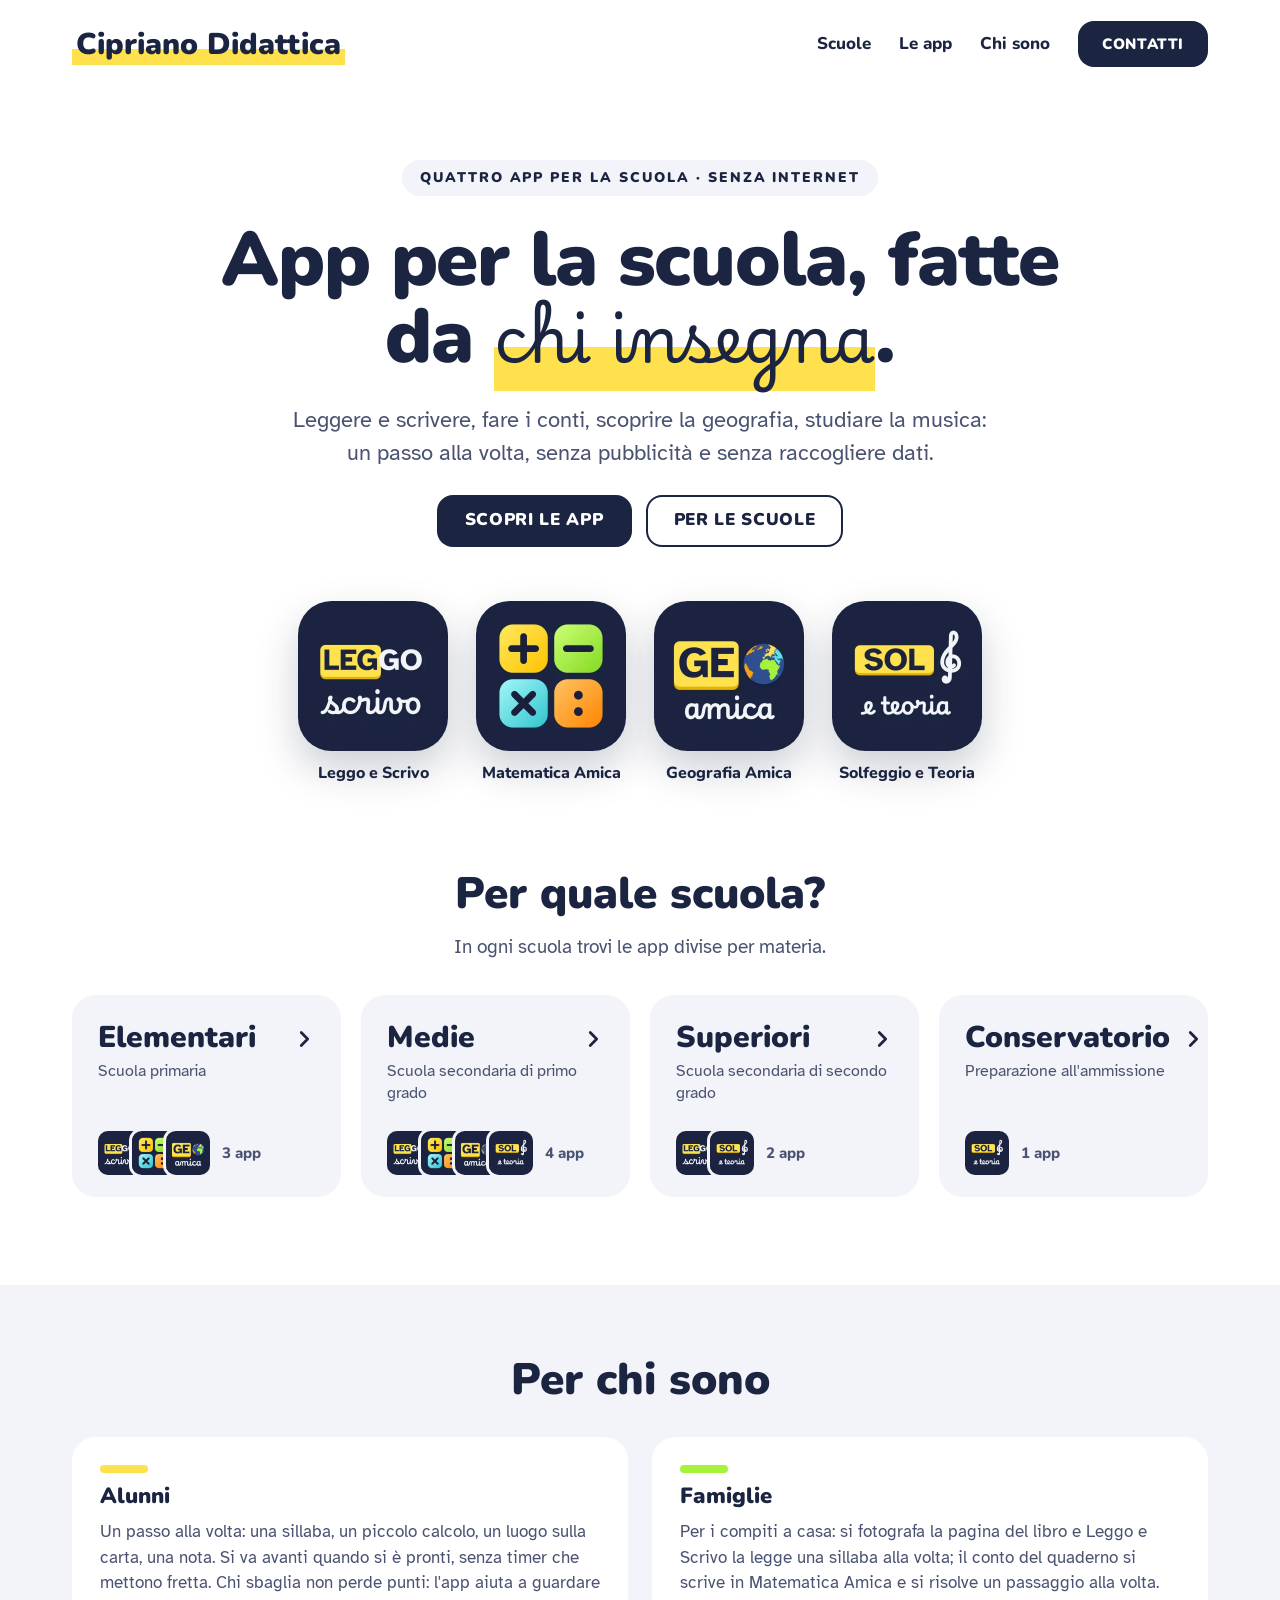
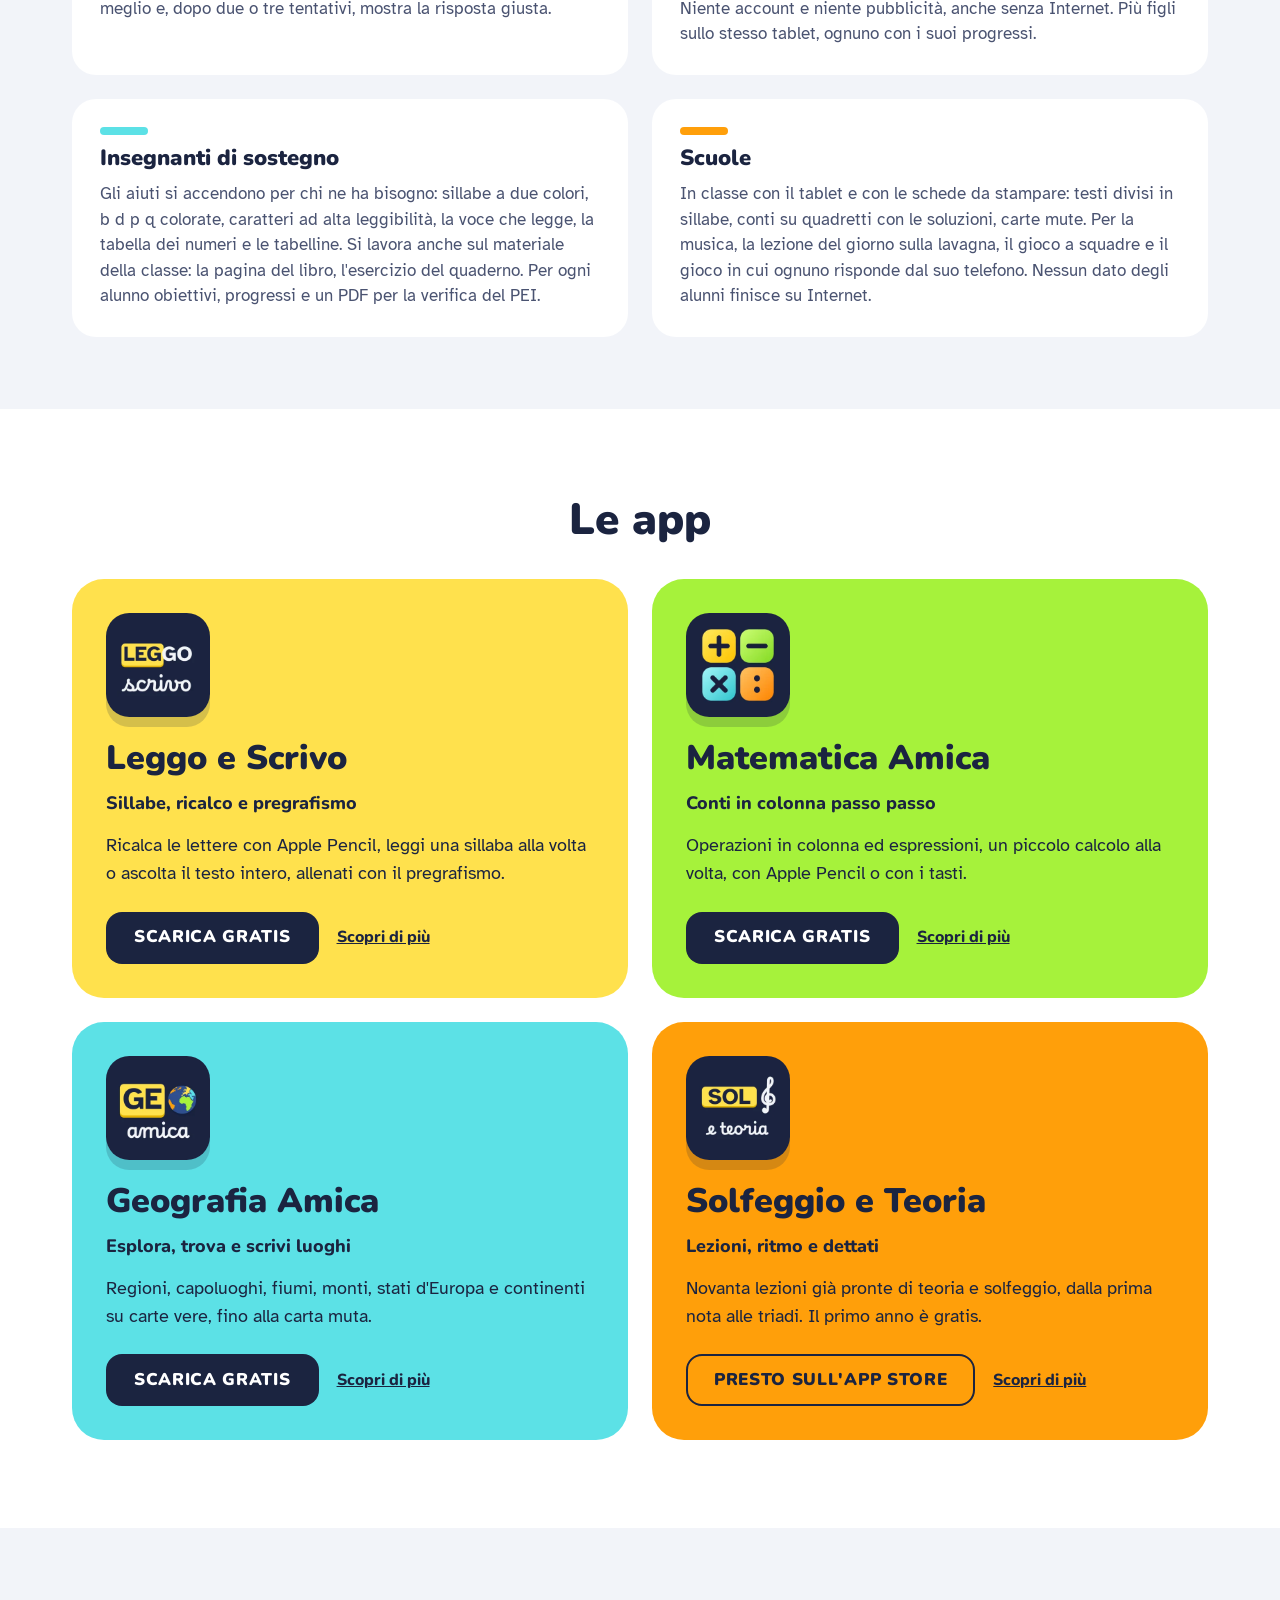
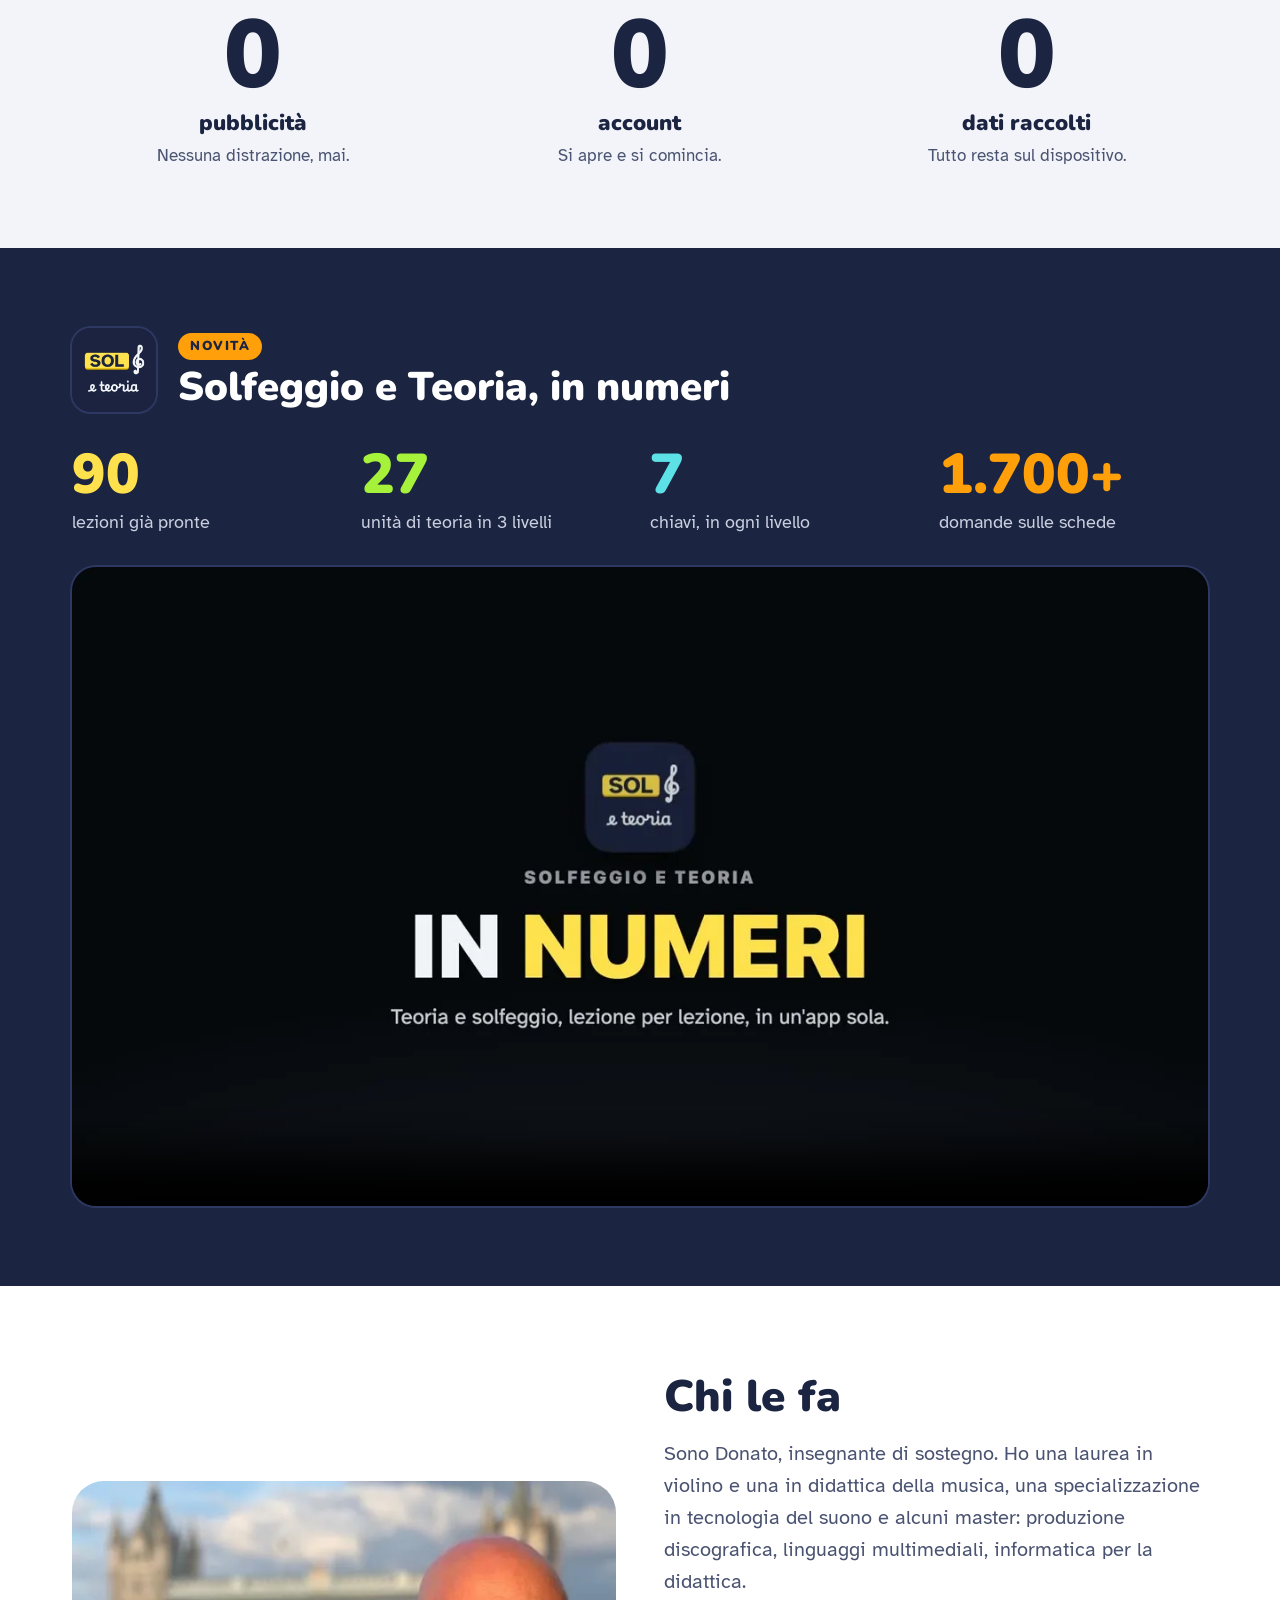
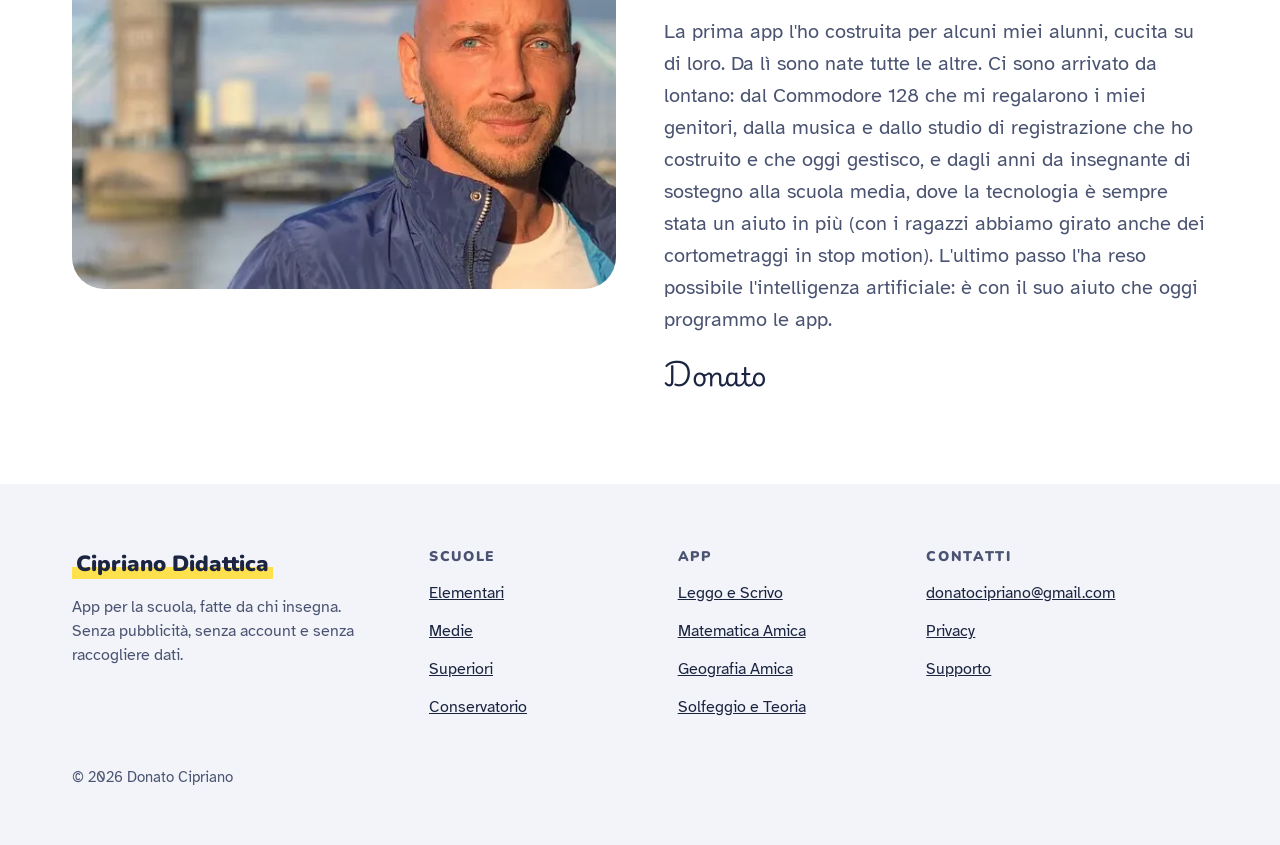
==== index.html @ fc242ab9 "Le app per scuola e per materia: una pagina per ogni scuola e per ogni app - Pagina principale: la s" ====
<!doctype html>
<!-- Copyright © 2026 Donato Cipriano. Tutti i diritti riservati. -->
<!-- I pezzi tra i segni "inizio:" e "fine:" li scrive strumenti/costruisci.mjs: si cambiano lì, poi si rifà il sito -->
<html lang="it">
<head>
<meta charset="utf-8">
<meta name="viewport" content="width=device-width, initial-scale=1">
<title>Cipriano Didattica · App per la scuola, fatte da chi insegna</title>
<meta name="description" content="Leggo e Scrivo, Matematica Amica, Geografia Amica e Solfeggio e Teoria: app per la scuola primaria, le medie, le superiori e il conservatorio, fatte da un insegnante. Senza pubblicità, senza account e senza raccogliere dati.">
<meta name="author" content="Donato Cipriano">
<meta name="theme-color" content="#FFFFFF">
<link rel="canonical" href="https://doncip82.github.io/app/">
<link rel="icon" href="immagini/favicon.svg" type="image/svg+xml">
<link rel="icon" href="immagini/favicon-32.png" sizes="32x32" type="image/png">
<link rel="apple-touch-icon" href="immagini/apple-touch-icon.png">
<!-- Condivisione sui social. Con il dominio, cambiare og:url, og:image e canonical -->
<meta property="og:type" content="website">
<meta property="og:site_name" content="Cipriano Didattica">
<meta property="og:url" content="https://doncip82.github.io/app/">
<meta property="og:locale" content="it_IT">
<meta property="og:title" content="App per la scuola, fatte da chi insegna">
<meta property="og:description" content="Leggere e scrivere, fare i conti, scoprire la geografia, studiare la musica: un passo alla volta, senza pubblicità e senza raccogliere dati.">
<meta property="og:image" content="https://doncip82.github.io/app/immagini/condivisione.png">
<meta property="og:image:width" content="1200">
<meta property="og:image:height" content="630">
<meta property="og:image:alt" content="App per la scuola, fatte da chi insegna: le icone di Leggo e Scrivo, Matematica Amica, Geografia Amica e Solfeggio e Teoria.">
<meta name="twitter:card" content="summary_large_image">
<link rel="preload" href="font/nunito-latin-900-normal.woff2" as="font" type="font/woff2" crossorigin>
<link rel="preload" href="font/atkinson-hyperlegible-latin-400-normal.woff2" as="font" type="font/woff2" crossorigin>
<link rel="stylesheet" href="style.css">
<!-- inizio:dati -->
<script type="application/ld+json">{"@context":"https://schema.org","@graph":[{"@type":"WebSite","@id":"https://doncip82.github.io/app/#sito","name":"Cipriano Didattica","url":"https://doncip82.github.io/app/","inLanguage":"it","description":"App per la scuola, fatte da chi insegna: senza pubblicità, senza account e senza raccogliere dati.","publisher":{"@id":"https://doncip82.github.io/app/#donato"}},{"@type":"Person","@id":"https://doncip82.github.io/app/#donato","name":"Donato Cipriano","jobTitle":"Insegnante di sostegno","url":"https://doncip82.github.io/app/#io"},{"@type":"ItemList","name":"Le app","itemListElement":[{"@type":"ListItem","position":1,"url":"https://doncip82.github.io/app/leggo-e-scrivo/","name":"Leggo e Scrivo"},{"@type":"ListItem","position":2,"url":"https://doncip82.github.io/app/matematica-amica/","name":"Matematica Amica"},{"@type":"ListItem","position":3,"url":"https://doncip82.github.io/app/geografia-amica/","name":"Geografia Amica"},{"@type":"ListItem","position":4,"url":"https://doncip82.github.io/app/solfeggio-e-teoria/","name":"Solfeggio e Teoria"}]}]}</script>
<!-- fine:dati -->
</head>
<body>
<a class="salta" href="#contenuto">Salta al contenuto</a>

<!-- 1. Testata -->
<!-- inizio:testata -->
<header class="testata">
  <div class="wrap testata-riga">
    <a class="marchio" href="./"><span>Cipriano Didattica</span></a>
    <nav class="menu" aria-label="Menu principale">
      <a class="menu-voce" href="#scuole">Scuole</a>
      <a class="menu-voce" href="#app">Le app</a>
      <a class="menu-voce" href="#io">Chi sono</a>
      <a class="btn btn-pieno" href="#contatti">CONTATTI</a>
    </nav>
  </div>
</header>
<!-- fine:testata -->

<main id="contenuto">

  <!-- 2. Apertura -->
  <section class="apertura">
    <div class="wrap">
      <p class="etichetta">QUATTRO APP PER LA SCUOLA · SENZA INTERNET</p>
      <h1>App per la scuola, fatte <span class="unito">da <em class="corsivo">chi insegna</em>.</span></h1>
      <p class="sottotitolo">Leggere e scrivere, fare i conti, scoprire la geografia, studiare la musica: un passo alla volta, senza pubblicità e senza raccogliere dati.</p>
      <div class="pulsanti">
        <a class="btn btn-pieno" href="#app">SCOPRI LE APP</a>
        <a class="btn btn-bordo" href="#contatti">PER LE SCUOLE</a>
      </div>
      <ul class="icone-grandi">
        <li><img src="immagini/app/leggo-e-scrivo-300.webp" srcset="immagini/app/leggo-e-scrivo-300.webp 300w, immagini/app/leggo-e-scrivo-450.webp 450w" sizes="(max-width: 640px) 120px, 150px" width="150" height="150" alt="" fetchpriority="high"> Leggo e Scrivo</li>
        <li><img src="immagini/app/matematica-amica-300.webp" srcset="immagini/app/matematica-amica-300.webp 300w, immagini/app/matematica-amica-450.webp 450w" sizes="(max-width: 640px) 120px, 150px" width="150" height="150" alt="" fetchpriority="high"> Matematica Amica</li>
        <li><img src="immagini/app/geografia-amica-300.webp" srcset="immagini/app/geografia-amica-300.webp 300w, immagini/app/geografia-amica-450.webp 450w" sizes="(max-width: 640px) 120px, 150px" width="150" height="150" alt="" fetchpriority="high"> Geografia Amica</li>
        <li><img src="immagini/app/solfeggio-e-teoria-300.webp" srcset="immagini/app/solfeggio-e-teoria-300.webp 300w, immagini/app/solfeggio-e-teoria-450.webp 450w" sizes="(max-width: 640px) 120px, 150px" width="150" height="150" alt="" fetchpriority="high"> Solfeggio e Teoria</li>
      </ul>
    </div>
  </section>

  <!-- 3. Le scuole: una pagina per scuola, con le app divise per materia -->
  <section id="scuole" class="scuole" aria-labelledby="titolo-scuole">
    <div class="wrap">
      <h2 id="titolo-scuole" class="titolo-sezione">Per quale scuola?</h2>
      <p class="sottotitolo-sezione">In ogni scuola trovi le app divise per materia.</p>
      <!-- inizio:porte -->
      <ul class="porte">
        <li>
          <a class="porta" href="elementari/">
            <span class="porta-nome">Elementari<svg class="freccia" aria-hidden="true" focusable="false" width="22" height="22" viewBox="0 0 24 24" fill="none" stroke="currentColor" stroke-width="3" stroke-linecap="round" stroke-linejoin="round"><path d="M9 5l7 7-7 7"/></svg></span>
            <span class="porta-ufficiale">Scuola primaria</span>
            <span class="porta-icone"><img src="immagini/app/leggo-e-scrivo-300.webp" srcset="immagini/app/leggo-e-scrivo-300.webp 300w, immagini/app/leggo-e-scrivo-450.webp 450w, immagini/app/leggo-e-scrivo-600.webp 600w" sizes="44px" width="44" height="44" alt="" decoding="async"><img src="immagini/app/matematica-amica-300.webp" srcset="immagini/app/matematica-amica-300.webp 300w, immagini/app/matematica-amica-450.webp 450w, immagini/app/matematica-amica-600.webp 600w" sizes="44px" width="44" height="44" alt="" decoding="async"><img src="immagini/app/geografia-amica-300.webp" srcset="immagini/app/geografia-amica-300.webp 300w, immagini/app/geografia-amica-450.webp 450w, immagini/app/geografia-amica-600.webp 600w" sizes="44px" width="44" height="44" alt="" decoding="async"><span class="porta-conta">3 app<span class="solo-lettori">: Leggo e Scrivo, Matematica Amica, Geografia Amica</span></span></span>
          </a>
        </li>
        <li>
          <a class="porta" href="medie/">
            <span class="porta-nome">Medie<svg class="freccia" aria-hidden="true" focusable="false" width="22" height="22" viewBox="0 0 24 24" fill="none" stroke="currentColor" stroke-width="3" stroke-linecap="round" stroke-linejoin="round"><path d="M9 5l7 7-7 7"/></svg></span>
            <span class="porta-ufficiale">Scuola secondaria di primo grado</span>
            <span class="porta-icone"><img src="immagini/app/leggo-e-scrivo-300.webp" srcset="immagini/app/leggo-e-scrivo-300.webp 300w, immagini/app/leggo-e-scrivo-450.webp 450w, immagini/app/leggo-e-scrivo-600.webp 600w" sizes="44px" width="44" height="44" alt="" decoding="async"><img src="immagini/app/matematica-amica-300.webp" srcset="immagini/app/matematica-amica-300.webp 300w, immagini/app/matematica-amica-450.webp 450w, immagini/app/matematica-amica-600.webp 600w" sizes="44px" width="44" height="44" alt="" decoding="async"><img src="immagini/app/geografia-amica-300.webp" srcset="immagini/app/geografia-amica-300.webp 300w, immagini/app/geografia-amica-450.webp 450w, immagini/app/geografia-amica-600.webp 600w" sizes="44px" width="44" height="44" alt="" decoding="async"><img src="immagini/app/solfeggio-e-teoria-300.webp" srcset="immagini/app/solfeggio-e-teoria-300.webp 300w, immagini/app/solfeggio-e-teoria-450.webp 450w, immagini/app/solfeggio-e-teoria-600.webp 600w" sizes="44px" width="44" height="44" alt="" decoding="async"><span class="porta-conta">4 app<span class="solo-lettori">: Leggo e Scrivo, Matematica Amica, Geografia Amica, Solfeggio e Teoria</span></span></span>
          </a>
        </li>
        <li>
          <a class="porta" href="superiori/">
            <span class="porta-nome">Superiori<svg class="freccia" aria-hidden="true" focusable="false" width="22" height="22" viewBox="0 0 24 24" fill="none" stroke="currentColor" stroke-width="3" stroke-linecap="round" stroke-linejoin="round"><path d="M9 5l7 7-7 7"/></svg></span>
            <span class="porta-ufficiale">Scuola secondaria di secondo grado</span>
            <span class="porta-icone"><img src="immagini/app/leggo-e-scrivo-300.webp" srcset="immagini/app/leggo-e-scrivo-300.webp 300w, immagini/app/leggo-e-scrivo-450.webp 450w, immagini/app/leggo-e-scrivo-600.webp 600w" sizes="44px" width="44" height="44" alt="" decoding="async"><img src="immagini/app/solfeggio-e-teoria-300.webp" srcset="immagini/app/solfeggio-e-teoria-300.webp 300w, immagini/app/solfeggio-e-teoria-450.webp 450w, immagini/app/solfeggio-e-teoria-600.webp 600w" sizes="44px" width="44" height="44" alt="" decoding="async"><span class="porta-conta">2 app<span class="solo-lettori">: Leggo e Scrivo, Solfeggio e Teoria</span></span></span>
          </a>
        </li>
        <li>
          <a class="porta" href="conservatorio/">
            <span class="porta-nome">Conservatorio<svg class="freccia" aria-hidden="true" focusable="false" width="22" height="22" viewBox="0 0 24 24" fill="none" stroke="currentColor" stroke-width="3" stroke-linecap="round" stroke-linejoin="round"><path d="M9 5l7 7-7 7"/></svg></span>
            <span class="porta-ufficiale">Preparazione all'ammissione</span>
            <span class="porta-icone"><img src="immagini/app/solfeggio-e-teoria-300.webp" srcset="immagini/app/solfeggio-e-teoria-300.webp 300w, immagini/app/solfeggio-e-teoria-450.webp 450w, immagini/app/solfeggio-e-teoria-600.webp 600w" sizes="44px" width="44" height="44" alt="" decoding="async"><span class="porta-conta">1 app<span class="solo-lettori">: Solfeggio e Teoria</span></span></span>
          </a>
        </li>
      </ul>
      <!-- fine:porte -->
    </div>
  </section>

  <!-- 4. Per chi sono -->
  <section id="chi" class="per-chi">
    <div class="wrap">
      <h2 class="titolo-sezione">Per chi sono</h2>
      <ul class="griglia-4">
        <li class="riquadro">
          <span class="barretta sfondo-giallo"></span>
          <h3>Alunni</h3>
          <p>Un passo alla volta: una sillaba, un piccolo calcolo, un luogo sulla carta, una nota. Si va avanti quando si è pronti, senza timer che mettono fretta. Chi sbaglia non perde punti: l'app aiuta a guardare meglio e, dopo due o tre tentativi, mostra la risposta giusta.</p>
        </li>
        <li class="riquadro">
          <span class="barretta sfondo-verde"></span>
          <h3>Famiglie</h3>
          <p>Per i compiti a casa: si fotografa la pagina del libro e Leggo e Scrivo la legge una sillaba alla volta; il conto del quaderno si scrive in Matematica Amica e si risolve un passaggio alla volta. Niente account e niente pubblicità, anche senza Internet. Più figli sullo stesso tablet, ognuno con i suoi progressi.</p>
        </li>
        <li class="riquadro">
          <span class="barretta sfondo-azzurro"></span>
          <h3>Insegnanti di sostegno</h3>
          <p>Gli aiuti si accendono per chi ne ha bisogno: sillabe a due colori, <span class="unito">b d p q</span> colorate, caratteri ad alta leggibilità, la voce che legge, la tabella dei numeri e le tabelline. Si lavora anche sul materiale della classe: la pagina del libro, l'esercizio del quaderno. Per ogni alunno obiettivi, progressi e un PDF per la verifica del PEI.</p>
        </li>
        <li class="riquadro">
          <span class="barretta sfondo-arancione"></span>
          <h3>Scuole</h3>
          <p>In classe con il tablet e con le schede da stampare: testi divisi in sillabe, conti su quadretti con le soluzioni, carte mute. Per la musica, la lezione del giorno sulla lavagna, il gioco a squadre e il gioco in cui ognuno risponde dal suo telefono. Nessun dato degli alunni finisce su Internet.</p>
        </li>
      </ul>
    </div>
  </section>

  <!-- 5. Le app -->
  <section id="app" class="app">
    <div class="wrap">
      <h2 class="titolo-sezione">Le app</h2>
      <div class="griglia-2">
        <!-- inizio:schede -->
        <article class="scheda sfondo-giallo">
          <img src="immagini/app/leggo-e-scrivo-300.webp" srcset="immagini/app/leggo-e-scrivo-300.webp 300w, immagini/app/leggo-e-scrivo-450.webp 450w, immagini/app/leggo-e-scrivo-600.webp 600w" sizes="104px" width="104" height="104" alt="" decoding="async">
          <h3><a href="leggo-e-scrivo/">Leggo e Scrivo</a></h3>
          <p class="sottotitolo-store">Sillabe, ricalco e pregrafismo</p>
          <p class="frase">Ricalca le lettere con Apple Pencil, leggi una sillaba alla volta o ascolta il testo intero, allenati con il pregrafismo.</p>
          <div class="azioni">
            <a class="btn btn-pieno" href="https://apps.apple.com/it/app/leggo-e-scrivo/id6816164780">SCARICA GRATIS<span class="solo-lettori"> Leggo e Scrivo dall'App Store</span></a>
            <a class="scopri" href="leggo-e-scrivo/">Scopri di più<span class="solo-lettori"> su Leggo e Scrivo</span></a>
          </div>
        </article>
        <article class="scheda sfondo-verde">
          <img src="immagini/app/matematica-amica-300.webp" srcset="immagini/app/matematica-amica-300.webp 300w, immagini/app/matematica-amica-450.webp 450w, immagini/app/matematica-amica-600.webp 600w" sizes="104px" width="104" height="104" alt="" decoding="async">
          <h3><a href="matematica-amica/">Matematica Amica</a></h3>
          <p class="sottotitolo-store">Conti in colonna passo passo</p>
          <p class="frase">Operazioni in colonna ed espressioni, un piccolo calcolo alla volta, con Apple Pencil o con i tasti.</p>
          <div class="azioni">
            <a class="btn btn-pieno" href="https://apps.apple.com/it/app/matematica-amica/id6817377890">SCARICA GRATIS<span class="solo-lettori"> Matematica Amica dall'App Store</span></a>
            <a class="scopri" href="matematica-amica/">Scopri di più<span class="solo-lettori"> su Matematica Amica</span></a>
          </div>
        </article>
        <article class="scheda sfondo-azzurro">
          <img src="immagini/app/geografia-amica-300.webp" srcset="immagini/app/geografia-amica-300.webp 300w, immagini/app/geografia-amica-450.webp 450w, immagini/app/geografia-amica-600.webp 600w" sizes="104px" width="104" height="104" alt="" decoding="async">
          <h3><a href="geografia-amica/">Geografia Amica</a></h3>
          <p class="sottotitolo-store">Esplora, trova e scrivi luoghi</p>
          <p class="frase">Regioni, capoluoghi, fiumi, monti, stati d'Europa e continenti su carte vere, fino alla carta muta.</p>
          <div class="azioni">
            <a class="btn btn-pieno" href="https://apps.apple.com/it/app/geografia-amica/id6820412508">SCARICA GRATIS<span class="solo-lettori"> Geografia Amica dall'App Store</span></a>
            <a class="scopri" href="geografia-amica/">Scopri di più<span class="solo-lettori"> su Geografia Amica</span></a>
          </div>
        </article>
        <article class="scheda sfondo-arancione">
          <img src="immagini/app/solfeggio-e-teoria-300.webp" srcset="immagini/app/solfeggio-e-teoria-300.webp 300w, immagini/app/solfeggio-e-teoria-450.webp 450w, immagini/app/solfeggio-e-teoria-600.webp 600w" sizes="104px" width="104" height="104" alt="" decoding="async">
          <h3><a href="solfeggio-e-teoria/">Solfeggio e Teoria</a></h3>
          <p class="sottotitolo-store">Lezioni, ritmo e dettati</p>
          <p class="frase">Novanta lezioni già pronte di teoria e solfeggio, dalla prima nota alle triadi. Il primo anno è gratis.</p>
          <div class="azioni">
            <span class="btn btn-presto">PRESTO SULL'APP STORE</span>
            <a class="scopri" href="solfeggio-e-teoria/">Scopri di più<span class="solo-lettori"> su Solfeggio e Teoria</span></a>
          </div>
        </article>
        <!-- fine:schede -->
      </div>
    </div>
  </section>

  <!-- 6. Le promesse -->
  <section class="promesse" aria-labelledby="titolo-promesse">
    <div class="wrap">
      <h2 id="titolo-promesse" class="solo-lettori">Le promesse</h2>
      <ul class="griglia-3">
        <li class="promessa"><span class="zero">0</span> <strong>pubblicità</strong> <span>Nessuna distrazione, mai.</span></li>
        <li class="promessa"><span class="zero">0</span> <strong>account</strong> <span>Si apre e si comincia.</span></li>
        <li class="promessa"><span class="zero">0</span> <strong>dati raccolti</strong> <span>Tutto resta sul dispositivo.</span></li>
      </ul>
    </div>
  </section>

  <!-- 7. Novità -->
  <section class="novita" aria-labelledby="titolo-novita">
    <div class="wrap">
      <div class="novita-testa">
        <img src="immagini/app/solfeggio-e-teoria-300.webp" width="84" height="84" alt="" loading="lazy" decoding="async">
        <div>
          <span class="bollino">NOVITÀ</span>
          <h2 id="titolo-novita">Solfeggio e Teoria, in numeri</h2>
        </div>
      </div>
      <ul class="numeri griglia-4">
        <li><span class="numero numero-giallo">90</span> lezioni già pronte</li>
        <li><span class="numero numero-verde">27</span> unità di teoria in 3 livelli</li>
        <li><span class="numero numero-azzurro">7</span> chiavi, in ogni livello</li>
        <li><span class="numero numero-arancione">1.700+</span> domande sulle schede</li>
      </ul>
      <!-- Due video: orizzontale sugli schermi larghi, verticale sul telefono. preload="none": non si scaricano finché non si toccano -->
      <div class="video-numeri">
        <video class="video-orizzontale" controls preload="none" playsinline poster="immagini/video/in-numeri-orizzontale.webp" width="1920" height="1080" aria-label="Video: Solfeggio e Teoria in numeri, 44 secondi, con musica e senza voce">
          <source src="video/solfeggio-e-teoria-in-numeri-orizzontale.mp4" type="video/mp4">
          <a href="video/solfeggio-e-teoria-in-numeri-orizzontale.mp4">Guarda il video</a>
        </video>
        <video class="video-verticale" controls preload="none" playsinline poster="immagini/video/in-numeri-verticale.webp" width="1080" height="1920" aria-label="Video: Solfeggio e Teoria in numeri, 44 secondi, con musica e senza voce">
          <source src="video/solfeggio-e-teoria-in-numeri-verticale.mp4" type="video/mp4">
          <a href="video/solfeggio-e-teoria-in-numeri-verticale.mp4">Guarda il video</a>
        </video>
      </div>
    </div>
  </section>

  <!-- 8. Chi le fa -->
  <section id="io" class="chi-sono">
    <div class="wrap griglia-2">
      <img class="foto" src="immagini/donato-1200.webp" srcset="immagini/donato-600.webp 600w, immagini/donato-1200.webp 1200w" sizes="(max-width: 640px) 100vw, 576px" width="1200" height="900" loading="lazy" decoding="async" alt="Donato sul Tamigi, con il Tower Bridge di Londra alle spalle">
      <div class="chi-sono-testo">
        <h2>Chi le fa</h2>
        <p>Sono Donato, insegnante di sostegno. Ho una laurea in violino e una in didattica della musica, una specializzazione in tecnologia del suono e alcuni master: produzione discografica, linguaggi multimediali, informatica per la didattica.</p>
        <p>La prima app l'ho costruita per alcuni miei alunni, cucita su di loro. Da lì sono nate tutte le altre. Ci sono arrivato da lontano: dal Commodore 128 che mi regalarono i miei genitori, dalla musica e dallo studio di registrazione che ho costruito e che oggi gestisco, e dagli anni da insegnante di sostegno alla scuola media, dove la tecnologia è sempre stata un aiuto in più (con i ragazzi abbiamo girato anche dei cortometraggi in stop motion). L'ultimo passo l'ha reso possibile l'intelligenza artificiale: è con il suo aiuto che oggi programmo le&nbsp;app.</p>
        <p class="firma">Donato</p>
      </div>
    </div>
  </section>

</main>

<!-- 9. Piede -->
<!-- inizio:piede -->
<footer id="contatti" class="piede">
  <div class="wrap">
    <div class="piede-griglia">
      <div class="piede-marchio">
        <a class="marchio" href="./"><span>Cipriano Didattica</span></a>
        <p>App per la scuola, fatte da chi insegna. Senza pubblicità, senza account e senza raccogliere dati.</p>
      </div>
      <nav aria-labelledby="piede-scuole">
        <h2 id="piede-scuole">Scuole</h2>
        <ul>
          <li><a href="elementari/">Elementari</a></li>
          <li><a href="medie/">Medie</a></li>
          <li><a href="superiori/">Superiori</a></li>
          <li><a href="conservatorio/">Conservatorio</a></li>
        </ul>
      </nav>
      <nav aria-labelledby="piede-app">
        <h2 id="piede-app">App</h2>
        <ul>
          <li><a href="leggo-e-scrivo/">Leggo e Scrivo</a></li>
          <li><a href="matematica-amica/">Matematica Amica</a></li>
          <li><a href="geografia-amica/">Geografia Amica</a></li>
          <li><a href="solfeggio-e-teoria/">Solfeggio e Teoria</a></li>
        </ul>
      </nav>
      <div>
        <h2>Contatti</h2>
        <ul>
          <li><a href="mailto:donatocipriano@gmail.com">donatocipriano@gmail.com</a></li>
          <li><a href="privacy.html">Privacy</a></li>
          <li><a href="privacy.html#supporto">Supporto</a></li>
        </ul>
      </div>
    </div>
    <small>© 2026 Donato Cipriano</small>
  </div>
</footer>
<!-- fine:piede -->
</body>
</html>
---- style.css ----
/* Copyright © 2026 Donato Cipriano. Tutti i diritti riservati. */
/* Modello B "Aula luminosa", tema chiaro. Nessuna risorsa esterna: i caratteri sono in font/, con le licenze OFL. */

@font-face { font-family: "Nunito"; src: url("font/nunito-latin-800-normal.woff2") format("woff2"); font-weight: 800; font-style: normal; font-display: swap; }
@font-face { font-family: "Nunito"; src: url("font/nunito-latin-900-normal.woff2") format("woff2"); font-weight: 900; font-style: normal; font-display: swap; }
@font-face { font-family: "Atkinson Hyperlegible"; src: url("font/atkinson-hyperlegible-latin-400-normal.woff2") format("woff2"); font-weight: 400; font-style: normal; font-display: swap; }
@font-face { font-family: "Atkinson Hyperlegible"; src: url("font/atkinson-hyperlegible-latin-700-normal.woff2") format("woff2"); font-weight: 700; font-style: normal; font-display: swap; }
@font-face { font-family: "Playwrite IT Trad"; src: url("font/playwrite-it-trad-latin-400-normal.woff2") format("woff2"); font-weight: 400; font-style: normal; font-display: swap; }

:root {
  --ink: #1B2440; --ink-hover: #3A4675; --muted: #4A5371;
  --bianco: #FFFFFF; --fascia: #F2F4F9; --fascia-scura: #E6EAF3; --notte: #1B2440; --notte-muted: #C9CFDF; --notte-bordo: #2E3963;
  --giallo: #FFE14D; --verde: #A6F23B; --azzurro: #5CE1E6; --arancione: #FF9F0A;
  --titoli: "Nunito", system-ui, sans-serif;
  --testo: "Atkinson Hyperlegible", system-ui, sans-serif;
  --corsivo: "Playwrite IT Trad", cursive;
  color-scheme: light;
}

*, *::before, *::after { box-sizing: border-box; }
html { -webkit-text-size-adjust: 100%; }
@media (prefers-reduced-motion: no-preference) { html { scroll-behavior: smooth; } }
body { margin: 0; background: var(--bianco); color: var(--ink); font: 400 18px/1.5 var(--testo); }
img { display: block; max-width: 100%; height: auto; }
a { color: var(--ink); }
a:hover { color: var(--ink-hover); }
:focus-visible { outline: 3px solid var(--ink); outline-offset: 3px; border-radius: 6px; }
h1, h2, h3 { margin: 0; font-family: var(--titoli); font-weight: 900; }
p, ul { margin: 0; }

.solo-lettori {
  position: absolute; width: 1px; height: 1px; padding: 0; margin: -1px;
  overflow: hidden; clip: rect(0 0 0 0); white-space: nowrap; border: 0;
}
.salta {
  position: absolute; left: 16px; top: -100px; z-index: 10; padding: 12px 18px; border-radius: 16px;
  background: var(--ink); color: var(--bianco); font: 900 16px/1.2 var(--titoli); text-decoration: none;
}
.salta:focus { top: 16px; color: var(--bianco); }

.wrap { width: 100%; max-width: 1200px; margin: 0 auto; padding: 0 32px; }
.titolo-sezione { font-size: 44px; line-height: 1.05; text-align: center; }

/* Pulsanti: il bordo c'è sempre (trasparente sui pieni), così si vede anche con i colori forzati del sistema */
.btn {
  display: inline-flex; align-items: center; justify-content: center; gap: 10px;
  min-height: 52px; padding: 12px 26px; border: 2px solid transparent; border-radius: 16px;
  font: 900 17px/1.2 var(--titoli); letter-spacing: .04em; text-align: center; text-decoration: none;
}
.btn-pieno { background: var(--ink); color: var(--bianco); }
.btn-pieno:hover { background: var(--notte-bordo); color: var(--bianco); }
.btn-bordo { background: var(--bianco); color: var(--ink); border-color: var(--ink); }
.btn-bordo:hover { background: var(--fascia); color: var(--ink); }

/* Marchio con la sottolineatura gialla: sullo span, così sul telefono, su due righe, è sotto tutte e due */
.marchio { color: var(--ink); text-decoration: none; font-family: var(--titoli); font-weight: 900; }
.marchio:hover { color: var(--ink); }
.marchio span {
  padding: 0 4px; background: linear-gradient(transparent 60%, var(--giallo) 60%);
  -webkit-box-decoration-break: clone; box-decoration-break: clone;
}

/* 1. Testata */
.testata-riga { display: flex; align-items: center; justify-content: space-between; gap: 24px; min-height: 88px; }
.testata .marchio { font-size: 30px; }
.menu { display: flex; align-items: center; gap: 28px; font: 800 17px/1.2 var(--titoli); }
.menu-voce { padding: 8px 0; text-decoration: none; }
.menu-voce:hover { text-decoration: underline; text-decoration-thickness: 2px; text-underline-offset: 5px; }
.menu .btn { min-height: 46px; padding: 8px 22px; font-size: 15px; }

/* 2. Apertura */
.apertura { padding: 72px 0 64px; text-align: center; }
.apertura .wrap { display: flex; flex-direction: column; align-items: center; gap: 26px; }
.etichetta {
  padding: 8px 18px; border-radius: 999px; background: var(--fascia);
  font: 900 14px/1.4 var(--titoli); letter-spacing: .14em;
}
.apertura h1 { max-width: 980px; font-size: 76px; line-height: 1.02; letter-spacing: -.015em; }
.corsivo {
  font-family: var(--corsivo); font-weight: 400; font-style: normal; font-size: .84em; letter-spacing: 0;
  background: linear-gradient(transparent 62%, var(--giallo) 62%);
  -webkit-box-decoration-break: clone; box-decoration-break: clone;
}
.unito { white-space: nowrap; }
.sottotitolo { max-width: 700px; font-size: 22px; line-height: 1.5; color: var(--muted); }
.pulsanti { display: flex; flex-wrap: wrap; justify-content: center; gap: 14px; }
.icone-grandi {
  display: flex; flex-wrap: wrap; justify-content: center; gap: 28px; margin-top: 28px; padding: 0; list-style: none;
}
.icone-grandi li { display: flex; flex-direction: column; align-items: center; gap: 12px; font: 800 16px/1.25 var(--titoli); }
.icone-grandi img { width: 150px; height: 150px; border-radius: 22.4%; box-shadow: 0 18px 40px rgba(27, 36, 64, .22); }

/* 3. Per chi sono */
.per-chi { padding: 72px 0; background: var(--fascia); }
.per-chi .wrap { display: flex; flex-direction: column; gap: 34px; }
.griglia-4 { display: grid; grid-template-columns: repeat(4, minmax(0, 1fr)); gap: 20px; padding: 0; list-style: none; }
/* Testi lunghi: due riquadri per riga, perché in quattro colonne le righe sarebbero troppo strette */
.per-chi .griglia-4 { grid-template-columns: repeat(2, minmax(0, 1fr)); gap: 24px; }
.riquadro { display: flex; flex-direction: column; gap: 10px; padding: 28px; border-radius: 24px; background: var(--bianco); }
.barretta { width: 48px; height: 8px; border-radius: 4px; }
.riquadro h3 { font-size: 22px; line-height: 1.2; }
.riquadro p { font-size: 17px; line-height: 1.5; color: var(--muted); }

/* 4. Le app */
.app { padding: 88px 0; }
.app .wrap { display: flex; flex-direction: column; gap: 36px; }
.griglia-2 { display: grid; grid-template-columns: repeat(auto-fit, minmax(min(100%, 500px), 1fr)); gap: 24px; }
.scheda { display: flex; flex-direction: column; gap: 16px; padding: 34px; border-radius: 32px; }
.scheda img { width: 104px; height: 104px; border-radius: 22.4%; box-shadow: 0 10px 0 rgba(27, 36, 64, .18); }
.scheda h3 { margin-top: 8px; font-size: 34px; line-height: 1.05; }
.scheda .sottotitolo-store { font: 800 18px/1.3 var(--titoli); }
.scheda .frase { font-size: 18px; line-height: 1.55; }
.azioni { display: flex; flex-wrap: wrap; align-items: center; gap: 18px; }
.scheda .azioni { margin-top: auto; padding-top: 8px; }
.scopri { padding: 8px 0; font: 800 16px/1.2 var(--titoli); }
.scopri:hover { color: var(--ink); text-decoration-thickness: 2px; }
.btn-presto { background: transparent; border-color: var(--ink); color: var(--ink); cursor: default; }
.scheda h3 a { color: inherit; text-decoration: none; }
.scheda h3 a:hover { color: inherit; text-decoration: underline; text-decoration-thickness: 3px; text-underline-offset: 5px; }
.sfondo-giallo { background: var(--giallo); }
.sfondo-verde { background: var(--verde); }
.sfondo-azzurro { background: var(--azzurro); }
.sfondo-arancione { background: var(--arancione); }

/* 5. Le promesse */
.promesse { padding: 80px 0; background: var(--fascia); }
.griglia-3 { display: grid; grid-template-columns: repeat(auto-fit, minmax(min(100%, 220px), 1fr)); gap: 24px; padding: 0; list-style: none; text-align: center; }
.promessa { display: flex; flex-direction: column; align-items: center; gap: 6px; }
.promessa .zero { font: 900 96px/1 var(--titoli); }
.promessa strong { font: 900 22px/1.2 var(--titoli); }
.promessa span:last-child { font-size: 17px; color: var(--muted); }

/* 6. Novità */
.novita { padding: 80px 0; background: var(--notte); color: var(--bianco); }
.novita .wrap { display: flex; flex-direction: column; gap: 32px; }
.novita-testa { display: flex; flex-wrap: wrap; align-items: center; gap: 22px; }
.novita-testa img { width: 84px; height: 84px; border-radius: 22.4%; box-shadow: 0 0 0 2px var(--notte-bordo); }
.novita-testa div { display: flex; flex-direction: column; align-items: flex-start; gap: 6px; }
.bollino {
  padding: 5px 12px; border-radius: 999px; background: var(--arancione); color: var(--ink);
  font: 900 13px/1.3 var(--titoli); letter-spacing: .12em;
}
.novita h2 { font-size: 40px; line-height: 1.05; }
.numeri li { display: flex; flex-direction: column; gap: 4px; font-size: 18px; line-height: 1.4; color: var(--notte-muted); }
.numeri .numero { font: 900 56px/1.1 var(--titoli); }
.video-numeri video { display: block; width: 100%; height: auto; border-radius: 24px; background: var(--notte); box-shadow: 0 0 0 2px var(--notte-bordo); }
.video-orizzontale { aspect-ratio: 16 / 9; }
.video-numeri .video-verticale { display: none; aspect-ratio: 9 / 16; }
.numero-giallo { color: var(--giallo); }
.numero-verde { color: var(--verde); }
.numero-azzurro { color: var(--azzurro); }
.numero-arancione { color: var(--arancione); }

/* 7. Chi le fa */
.chi-sono { padding: 88px 0; }
.chi-sono .wrap { grid-template-columns: repeat(auto-fit, minmax(min(100%, 320px), 1fr)); align-items: center; gap: 48px; }
.foto { display: block; width: 100%; height: auto; aspect-ratio: 4 / 3; object-fit: cover; border-radius: 32px; background: var(--fascia); }
.chi-sono-testo { display: flex; flex-direction: column; gap: 18px; }
.chi-sono-testo h2 { font-size: 44px; line-height: 1.05; }
.chi-sono-testo p { font-size: 20px; line-height: 1.6; color: var(--muted); }
.chi-sono-testo .firma { font: 400 26px/1.6 var(--corsivo); color: var(--ink); }

/* 8. Piede */
.piede { padding: 64px 0 56px; background: var(--fascia); }
.piede .wrap { display: flex; flex-direction: column; gap: 40px; }
.piede-griglia { display: grid; grid-template-columns: minmax(0, 1.5fr) repeat(2, minmax(0, 1fr)) minmax(0, 1.3fr); gap: 32px; }
.piede-marchio { display: flex; flex-direction: column; align-items: flex-start; gap: 14px; }
.piede-marchio p { max-width: 300px; font-size: 16px; line-height: 1.5; color: var(--muted); }
.piede .marchio { font-size: 22px; }
.piede h2 { margin-bottom: 8px; font-size: 14px; line-height: 1.3; letter-spacing: .12em; text-transform: uppercase; color: var(--muted); }
.piede ul { padding: 0; list-style: none; font-size: 16px; }
.piede li a { display: inline-block; padding: 7px 0; overflow-wrap: anywhere; }
.piede small { font-size: 15px; color: var(--muted); }

/* Sezioni delle pagine nuove */
.sezione { padding: 80px 0; }
.sezione > .wrap { display: flex; flex-direction: column; gap: 34px; }
.sottotitolo-sezione { margin-top: -18px; text-align: center; font-size: 19px; line-height: 1.5; color: var(--muted); }
.freccia { flex: none; }

/* Le scuole: una porta per scuola */
.scuole { padding: 24px 0 88px; }
.scuole .wrap { display: flex; flex-direction: column; gap: 34px; }
.porte { display: grid; grid-template-columns: repeat(auto-fit, minmax(min(100%, 240px), 1fr)); gap: 20px; padding: 0; list-style: none; }
.porta, .luogo, .app-piccola { height: 100%; border-radius: 24px; background: var(--fascia); color: var(--ink); text-decoration: none; }
.porta:hover, .luogo:hover, .app-piccola:hover { background: var(--fascia-scura); color: var(--ink); }
.porta { display: flex; flex-direction: column; gap: 4px; padding: 26px 26px 22px; }
.porta-nome, .luogo-nome { display: flex; align-items: center; justify-content: space-between; gap: 12px; font: 900 30px/1.15 var(--titoli); }
.porta-ufficiale, .luogo-ufficiale { font-size: 16px; line-height: 1.4; color: var(--muted); }
/* Le icone si sovrappongono un poco, come una pila: così anche quattro stanno su una riga */
.porta-icone { display: flex; align-items: center; margin-top: auto; padding-top: 22px; }
.porta-icone img { width: 44px; height: 44px; border-radius: 22.4%; box-shadow: 0 0 0 3px var(--fascia); }
.porta-icone img + img { margin-left: -10px; }
.porta:hover .porta-icone img { box-shadow: 0 0 0 3px var(--fascia-scura); }
.porta-conta { margin-left: 12px; font: 800 15px/1.2 var(--titoli); color: var(--muted); }
@media (prefers-reduced-motion: no-preference) {
  .porta, .luogo, .app-piccola { transition: transform .15s ease, background-color .15s ease; }
  .porta:hover, .luogo:hover, .app-piccola:hover { transform: translateY(-3px); }
}

/* Il percorso in cima alle pagine (Cipriano Didattica › Scuole › Medie) */
.percorso ol { display: flex; flex-wrap: wrap; align-items: center; gap: 0 10px; margin: 0; padding: 4px 0 0; list-style: none; font: 800 15px/1.3 var(--titoli); color: var(--muted); }
.percorso li { display: flex; align-items: center; gap: 10px; }
.percorso li + li::before { content: "›"; content: "›" / ""; font-size: 20px; }
.percorso a { display: inline-block; padding: 10px 0; color: var(--muted); }
.percorso a:hover { color: var(--ink); }
.percorso [aria-current] { color: var(--ink); }

/* Pagina di una scuola */
.testa-pagina { padding: 32px 0 72px; }
.testa-pagina .wrap { display: grid; grid-template-columns: minmax(0, 1fr) auto; align-items: center; gap: 56px; }
.testa-testo { display: flex; flex-direction: column; align-items: flex-start; gap: 20px; }
.testa-pagina h1 { font-size: 64px; line-height: 1.02; letter-spacing: -.015em; }
.intro { max-width: 680px; font-size: 21px; line-height: 1.55; color: var(--muted); }
.materie-link { display: flex; flex-wrap: wrap; gap: 10px; padding: 0; list-style: none; }
.materie-link a { display: inline-flex; align-items: center; min-height: 46px; padding: 0 20px; border: 2px solid var(--ink); border-radius: 999px; font: 800 16px/1.2 var(--titoli); text-decoration: none; }
.materie-link a:hover { background: var(--fascia); color: var(--ink); }
.mosaico { display: grid; grid-template-columns: repeat(2, 120px); gap: 22px; padding-right: 8px; }
.mosaico img { width: 120px; height: 120px; border-radius: 22.4%; box-shadow: 0 14px 32px rgba(27, 36, 64, .2); }
.mosaico img:nth-child(odd) { transform: rotate(-4deg); }
.mosaico img:nth-child(even) { transform: rotate(4deg) translateY(18px); }
.mosaico-1 { grid-template-columns: 160px; }
.mosaico-1 img { width: 160px; height: 160px; transform: rotate(-4deg); }
.mosaico-3 img:nth-child(3) { grid-column: 1 / -1; justify-self: center; }
.materie { padding: 0 0 88px; }
.materie .wrap { display: grid; grid-template-columns: repeat(auto-fit, minmax(min(100%, 480px), 1fr)); gap: 48px 24px; }
.materia { display: flex; flex-direction: column; gap: 16px; scroll-margin-top: 24px; }
.materia > h2 { font-size: 32px; line-height: 1.1; }
.materia .scheda { flex: 1 1 auto; }
.materia .frase { max-width: 760px; }
/* Quando una materia avrà più app, prende tutta la riga */
.materia:has(.scheda + .scheda) { grid-column: 1 / -1; }
.scheda-testa { display: flex; align-items: center; gap: 18px; }
.scheda .scheda-testa img { width: 88px; height: 88px; flex: none; }
.scheda-testa h3 { margin-top: 0; font-size: 30px; }
.scheda-testa .sottotitolo-store { margin-top: 4px; }
.approfondimento { padding-top: 0; }
.spunte { display: grid; grid-template-columns: repeat(auto-fit, minmax(min(100%, 440px), 1fr)); gap: 16px 24px; padding: 0; list-style: none; }
.spunte li { position: relative; padding: 20px 24px 20px 66px; border-radius: 20px; background: var(--fascia); font-size: 18px; line-height: 1.5; }
.spunte li::before {
  content: ""; position: absolute; left: 24px; top: 22px; width: 26px; height: 26px; border-radius: 50%;
  background: var(--ink) url("data:image/svg+xml,%3Csvg xmlns='http://www.w3.org/2000/svg' viewBox='0 0 24 24' fill='none' stroke='%23fff' stroke-width='3.5' stroke-linecap='round' stroke-linejoin='round'%3E%3Cpath d='M5 12.5l4.5 4.5L19 7.5'/%3E%3C/svg%3E") center / 16px no-repeat;
}
.altre-scuole { padding-top: 0; }

/* Pagina di un'app */
.eroe { padding: 16px 0 24px; }
.eroe-scheda { display: grid; grid-template-columns: minmax(0, 1fr) auto; align-items: center; gap: 56px; padding: 56px; border-radius: 32px; }
.eroe-testo { display: flex; flex-direction: column; align-items: flex-start; gap: 16px; }
.eroe h1 { font-size: 64px; line-height: 1.02; letter-spacing: -.015em; }
.eroe .sottotitolo-store { font: 800 22px/1.3 var(--titoli); }
.eroe-frase { max-width: 660px; font-size: 20px; line-height: 1.6; }
.eroe .azioni { padding-top: 8px; }
.eroe-icona { width: 240px; height: 240px; border-radius: 22.4%; box-shadow: 0 16px 0 rgba(27, 36, 64, .18); }
.domande { display: grid; grid-template-columns: repeat(2, minmax(0, 1fr)); gap: 20px; }
.domanda { display: flex; flex-direction: column; gap: 8px; padding: 26px 28px; border-radius: 24px; background: var(--fascia); }
.domanda h3 { font-size: 22px; line-height: 1.2; }
.domanda p { font-size: 18px; line-height: 1.55; color: var(--muted); }
.in-breve, .dove { padding-bottom: 0; }
.luoghi { display: grid; grid-template-columns: repeat(auto-fit, minmax(min(100%, 300px), 1fr)); gap: 20px; padding: 0; list-style: none; }
.luogo { display: flex; flex-direction: column; gap: 4px; padding: 24px 26px 26px; }
.luogo-frase { margin-top: 10px; font-size: 17px; line-height: 1.5; }
.nota-dove { text-align: center; font-size: 18px; color: var(--muted); }
.funzioni { margin-top: 80px; background: var(--fascia); }
.griglia-funzioni { display: grid; grid-template-columns: repeat(3, minmax(0, 1fr)); gap: 24px; }
.riquadro ul { display: grid; gap: 8px; padding-left: 20px; font-size: 17px; line-height: 1.5; color: var(--muted); }
.app-piccole { display: grid; grid-template-columns: repeat(auto-fit, minmax(min(100%, 300px), 1fr)); gap: 20px; padding: 0; list-style: none; }
.app-piccola { display: flex; align-items: center; gap: 16px; padding: 18px 20px; }
.app-piccola img { width: 64px; height: 64px; flex: none; border-radius: 22.4%; }
.app-piccola strong { display: block; font: 900 21px/1.15 var(--titoli); }
.app-piccola strong + span { display: block; margin-top: 2px; font: 800 15px/1.3 var(--titoli); color: var(--muted); }

/* Pagina di testo (privacy) */
.pagina { padding: 40px 0 80px; }
.pagina .wrap { max-width: 800px; }
.pagina .torna { display: inline-block; padding: 8px 0; font: 800 16px/1.2 var(--titoli); }
.pagina h1 { margin: 20px 0 8px; font-size: 48px; line-height: 1.05; }
.pagina .data { margin-bottom: 28px; font-size: 16px; color: var(--muted); }
.pagina h2 { margin: 40px 0 12px; font-size: 28px; line-height: 1.15; }
.pagina p, .pagina li { font-size: 18px; line-height: 1.6; }
.pagina p + p { margin-top: 14px; }
.pagina ul { padding-left: 24px; }
.pagina li + li { margin-top: 6px; }
.pagina .in-breve { padding: 18px 22px; border-radius: 16px; background: var(--fascia); border-left: 8px solid var(--giallo); }
.elenco-app { padding: 0 !important; list-style: none; display: grid; gap: 12px; }
.elenco-app li { display: flex; flex-wrap: wrap; align-items: center; gap: 8px 20px; margin: 0 !important; padding: 14px 18px; border-radius: 16px; background: var(--fascia); }
.elenco-app img { width: 48px; height: 48px; border-radius: 22.4%; }
.elenco-app strong { flex: 1 1 180px; font: 900 19px/1.2 var(--titoli); }
.elenco-app a { padding: 6px 0; font: 800 16px/1.2 var(--titoli); }

/* Tablet */
@media (max-width: 999px) {
  .griglia-4 { grid-template-columns: repeat(2, minmax(0, 1fr)); }
  .piede-griglia { grid-template-columns: repeat(2, minmax(0, 1fr)); }
  .griglia-funzioni { grid-template-columns: repeat(2, minmax(0, 1fr)); }
  .testa-pagina h1, .eroe h1 { font-size: 52px; }
  .eroe-scheda { gap: 36px; padding: 44px; }
  .eroe-icona { width: 180px; height: 180px; }
  .mosaico { grid-template-columns: repeat(2, 96px); gap: 18px; }
  .mosaico img { width: 96px; height: 96px; }
  .mosaico-1 { grid-template-columns: 128px; }
  .mosaico-1 img { width: 128px; height: 128px; }
}

/* Telefono */
@media (max-width: 640px) {
  .wrap { padding: 0 16px; }
  .menu-voce { display: none; }
  .testata-riga { min-height: 76px; }
  .testata .marchio { font-size: 26px; line-height: 1.2; }
  .apertura { padding: 40px 0 56px; }
  .apertura .wrap { gap: 22px; }
  .etichetta { padding: 8px 14px; border-radius: 16px; font-size: 12px; letter-spacing: .1em; }
  .apertura h1 { font-size: 46px; }
  .sottotitolo { font-size: 19px; }
  .icone-grandi { display: grid; grid-template-columns: repeat(2, minmax(0, 1fr)); gap: 24px 16px; margin-top: 12px; }
  .icone-grandi img { width: 120px; height: 120px; }
  .titolo-sezione, .chi-sono-testo h2 { font-size: 36px; }
  .per-chi, .promesse, .novita { padding: 56px 0; }
  .app, .chi-sono { padding: 64px 0; }
  .griglia-4, .per-chi .griglia-4 { grid-template-columns: minmax(0, 1fr); gap: 16px; }
  .riquadro { padding: 24px; }
  .scheda { padding: 26px 22px; border-radius: 28px; }
  .scheda h3 { font-size: 30px; }
  .promessa .zero { font-size: 80px; }
  .novita h2 { font-size: 32px; }
  .numeri.griglia-4 { grid-template-columns: repeat(2, minmax(0, 1fr)); gap: 24px 14px; }
  .numeri li { font-size: 17px; }
  .numeri .numero { font-size: 40px; }
  .video-numeri .video-orizzontale { display: none; }
  .video-numeri .video-verticale { display: block; }
  .chi-sono .wrap { gap: 32px; }
  .chi-sono-testo p { font-size: 19px; }
  .pagina h1 { font-size: 38px; }
  .pagina h2 { font-size: 24px; }
  .sezione { padding: 56px 0; }
  .sezione > .wrap, .scuole .wrap { gap: 26px; }
  .sottotitolo-sezione { margin-top: -12px; font-size: 17px; }
  .scuole { padding: 8px 0 64px; }
  .porta { padding: 22px 22px 20px; }
  .porta-nome, .luogo-nome { font-size: 26px; }
  .piede { padding: 48px 0 44px; }
  .piede .wrap { gap: 32px; }
  .piede-griglia { gap: 28px 20px; }
  .piede-marchio, .piede-griglia > div:last-child { grid-column: 1 / -1; }
  .testa-pagina { padding: 16px 0 48px; }
  .testa-pagina .wrap { grid-template-columns: minmax(0, 1fr); gap: 24px; }
  .testa-pagina h1, .eroe h1 { font-size: 40px; line-height: 1.05; }
  .testa-testo { gap: 16px; }
  .intro { font-size: 18px; }
  .mosaico, .mosaico-1 { display: flex; flex-wrap: wrap; gap: 12px; order: -1; padding: 0; }
  .mosaico img, .mosaico-1 img { width: 64px; height: 64px; transform: none; box-shadow: 0 8px 20px rgba(27, 36, 64, .18); }
  .mosaico img:nth-child(even) { transform: none; }
  .materie { padding-bottom: 56px; }
  .materie .wrap { gap: 36px; }
  .materia > h2 { font-size: 28px; }
  .scheda-testa { gap: 14px; }
  .scheda .scheda-testa img { width: 64px; height: 64px; }
  .scheda-testa h3 { font-size: 24px; }
  .scheda-testa .sottotitolo-store { font-size: 15px; }
  .spunte li { padding: 18px 18px 18px 58px; font-size: 17px; }
  .spunte li::before { left: 18px; top: 20px; }
  .eroe { padding: 8px 0 8px; }
  .eroe-scheda { grid-template-columns: minmax(0, 1fr); gap: 18px; padding: 26px 22px; border-radius: 28px; }
  .eroe-icona { order: -1; width: 96px; height: 96px; box-shadow: 0 10px 0 rgba(27, 36, 64, .18); }
  .eroe .sottotitolo-store { font-size: 18px; }
  .eroe-frase { font-size: 17px; line-height: 1.55; }
  .domande, .griglia-funzioni { grid-template-columns: minmax(0, 1fr); gap: 16px; }
  .domanda { padding: 22px 22px; }
  .domanda h3 { font-size: 20px; }
  .domanda p { font-size: 17px; }
  .funzioni { margin-top: 56px; }
  .luogo { padding: 22px 22px; }
}
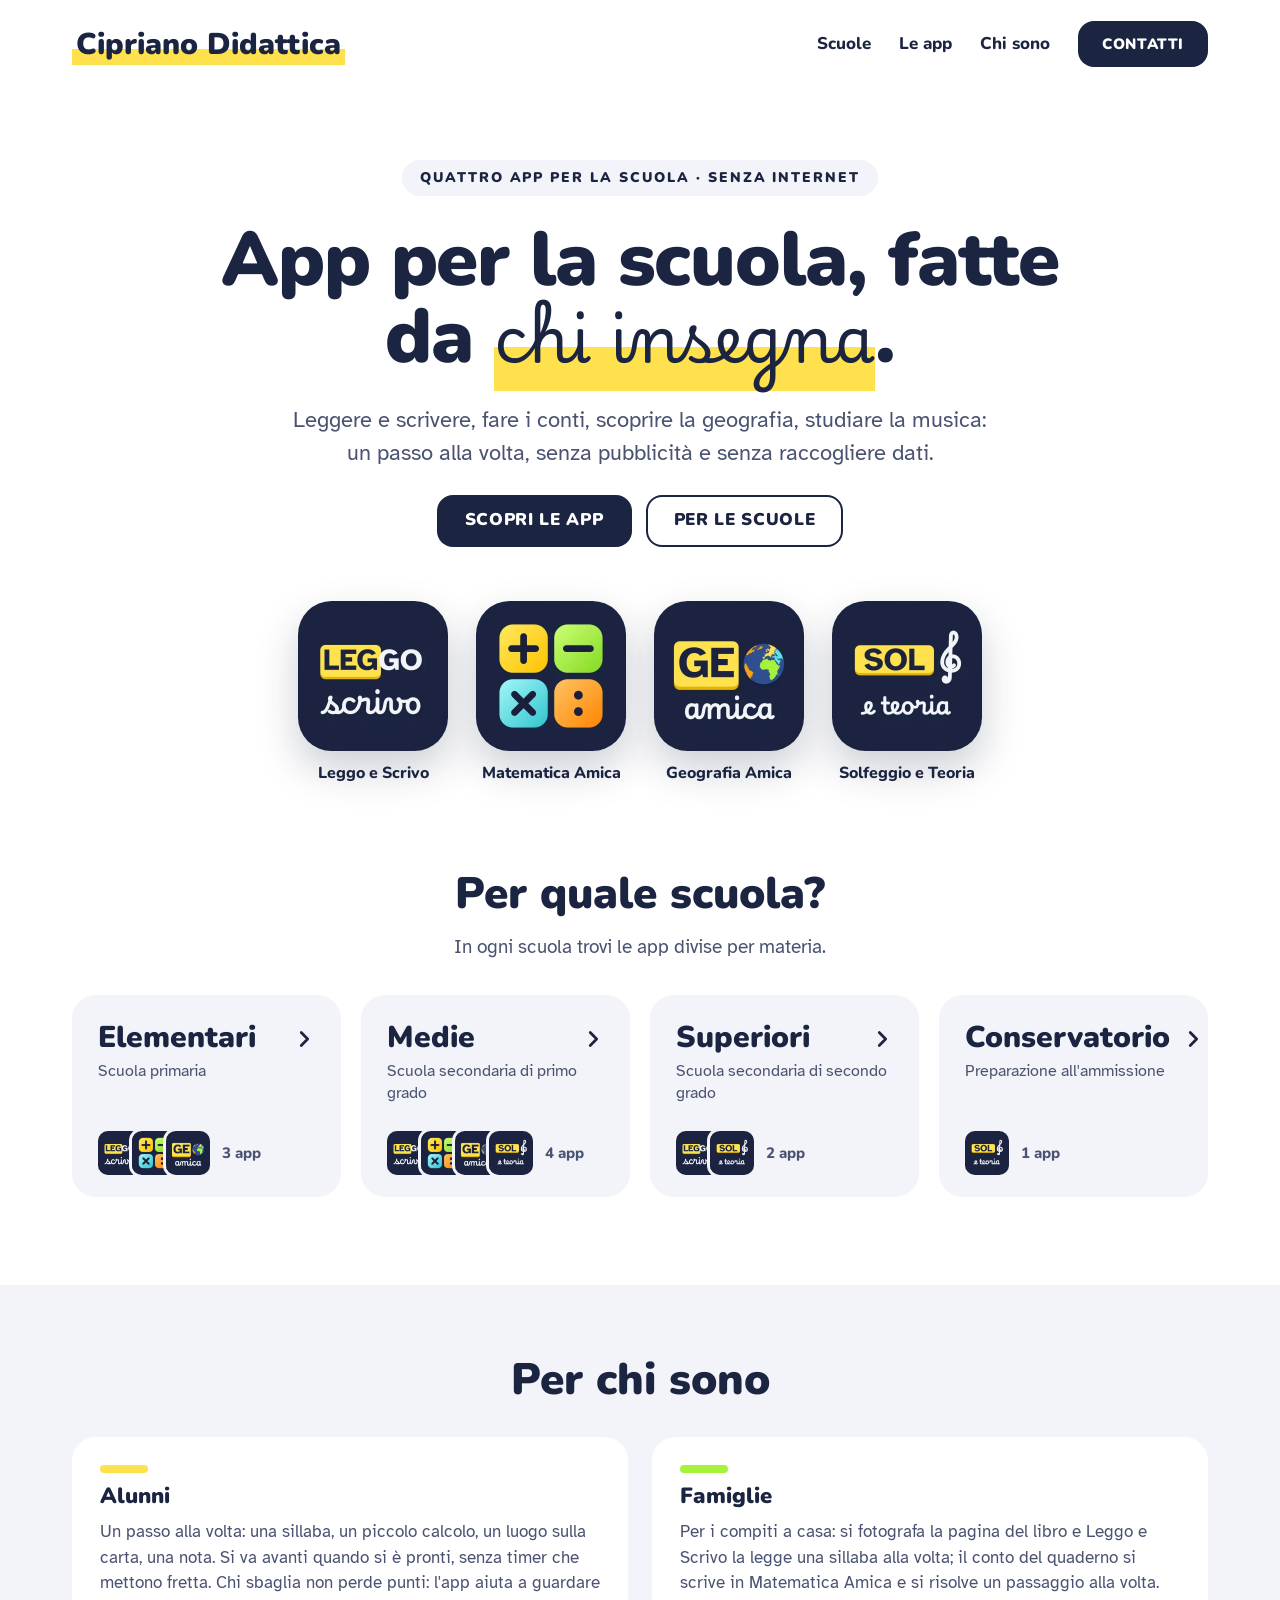
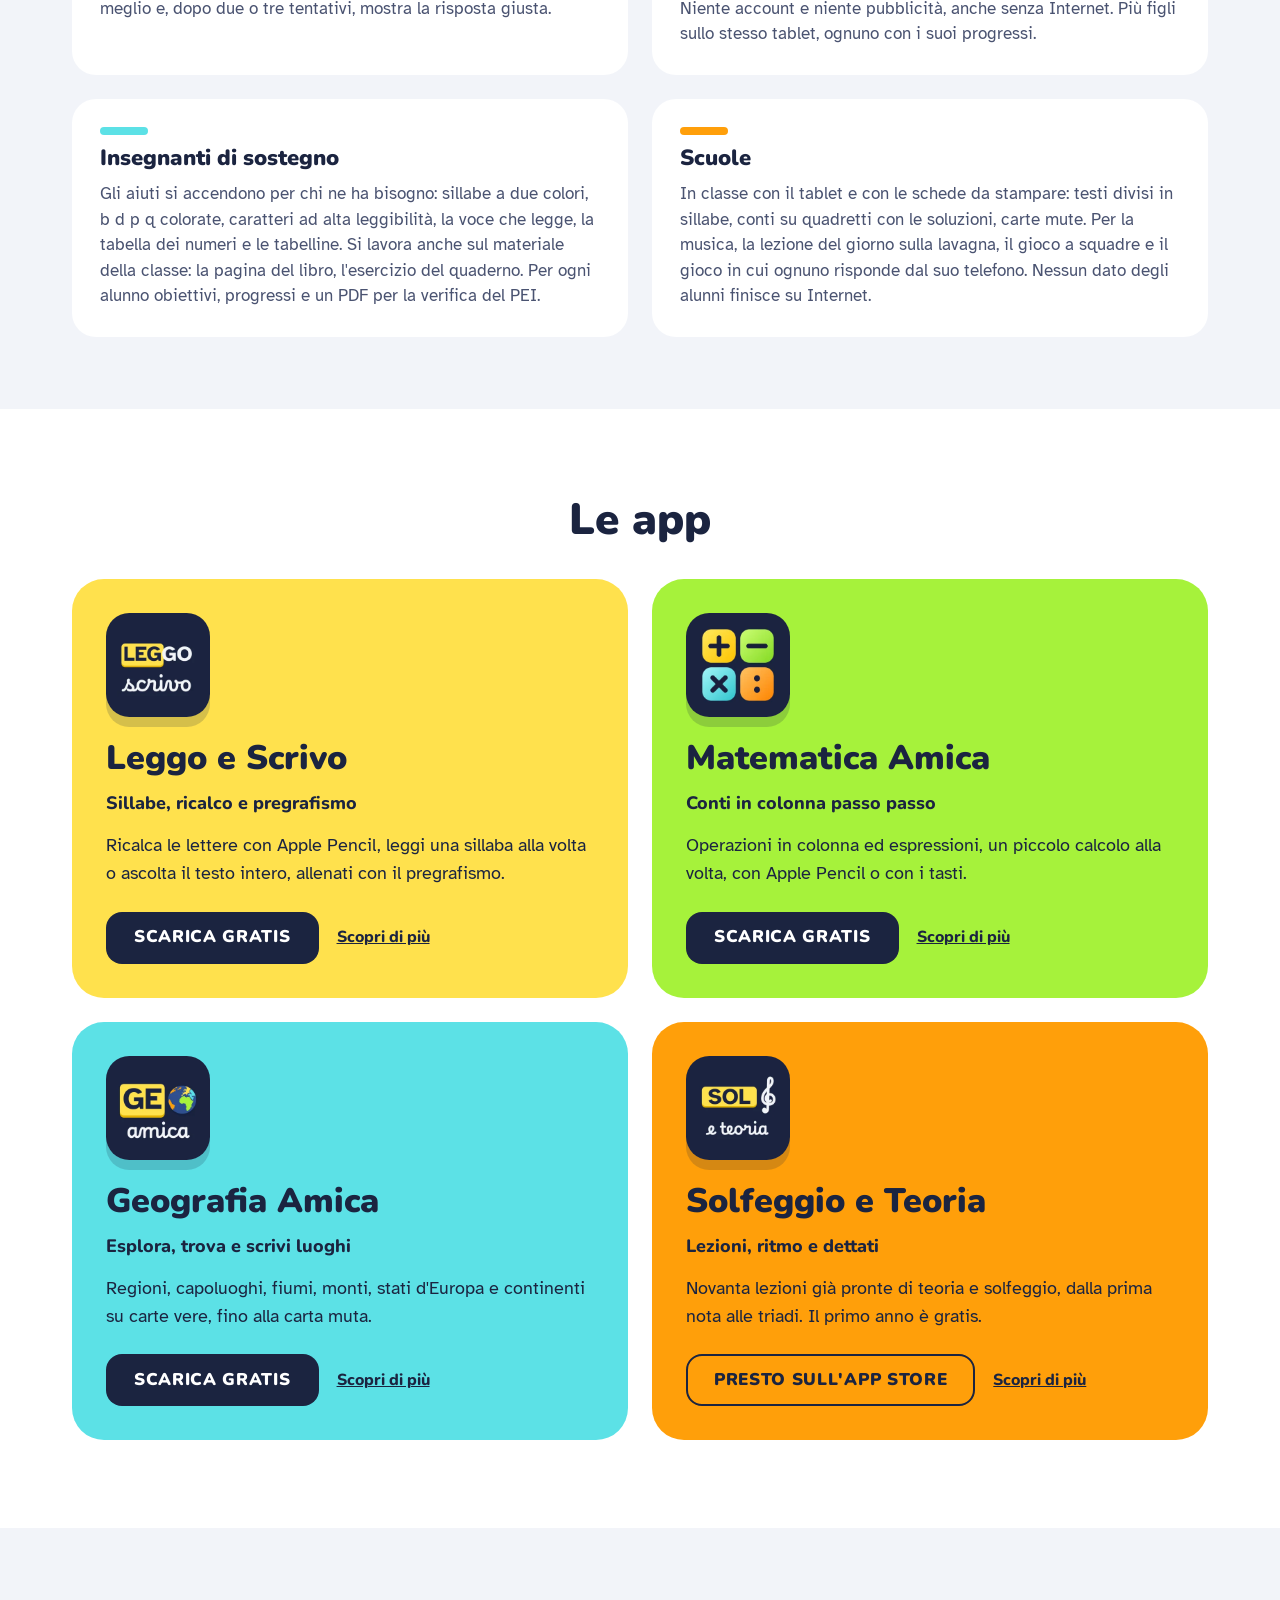
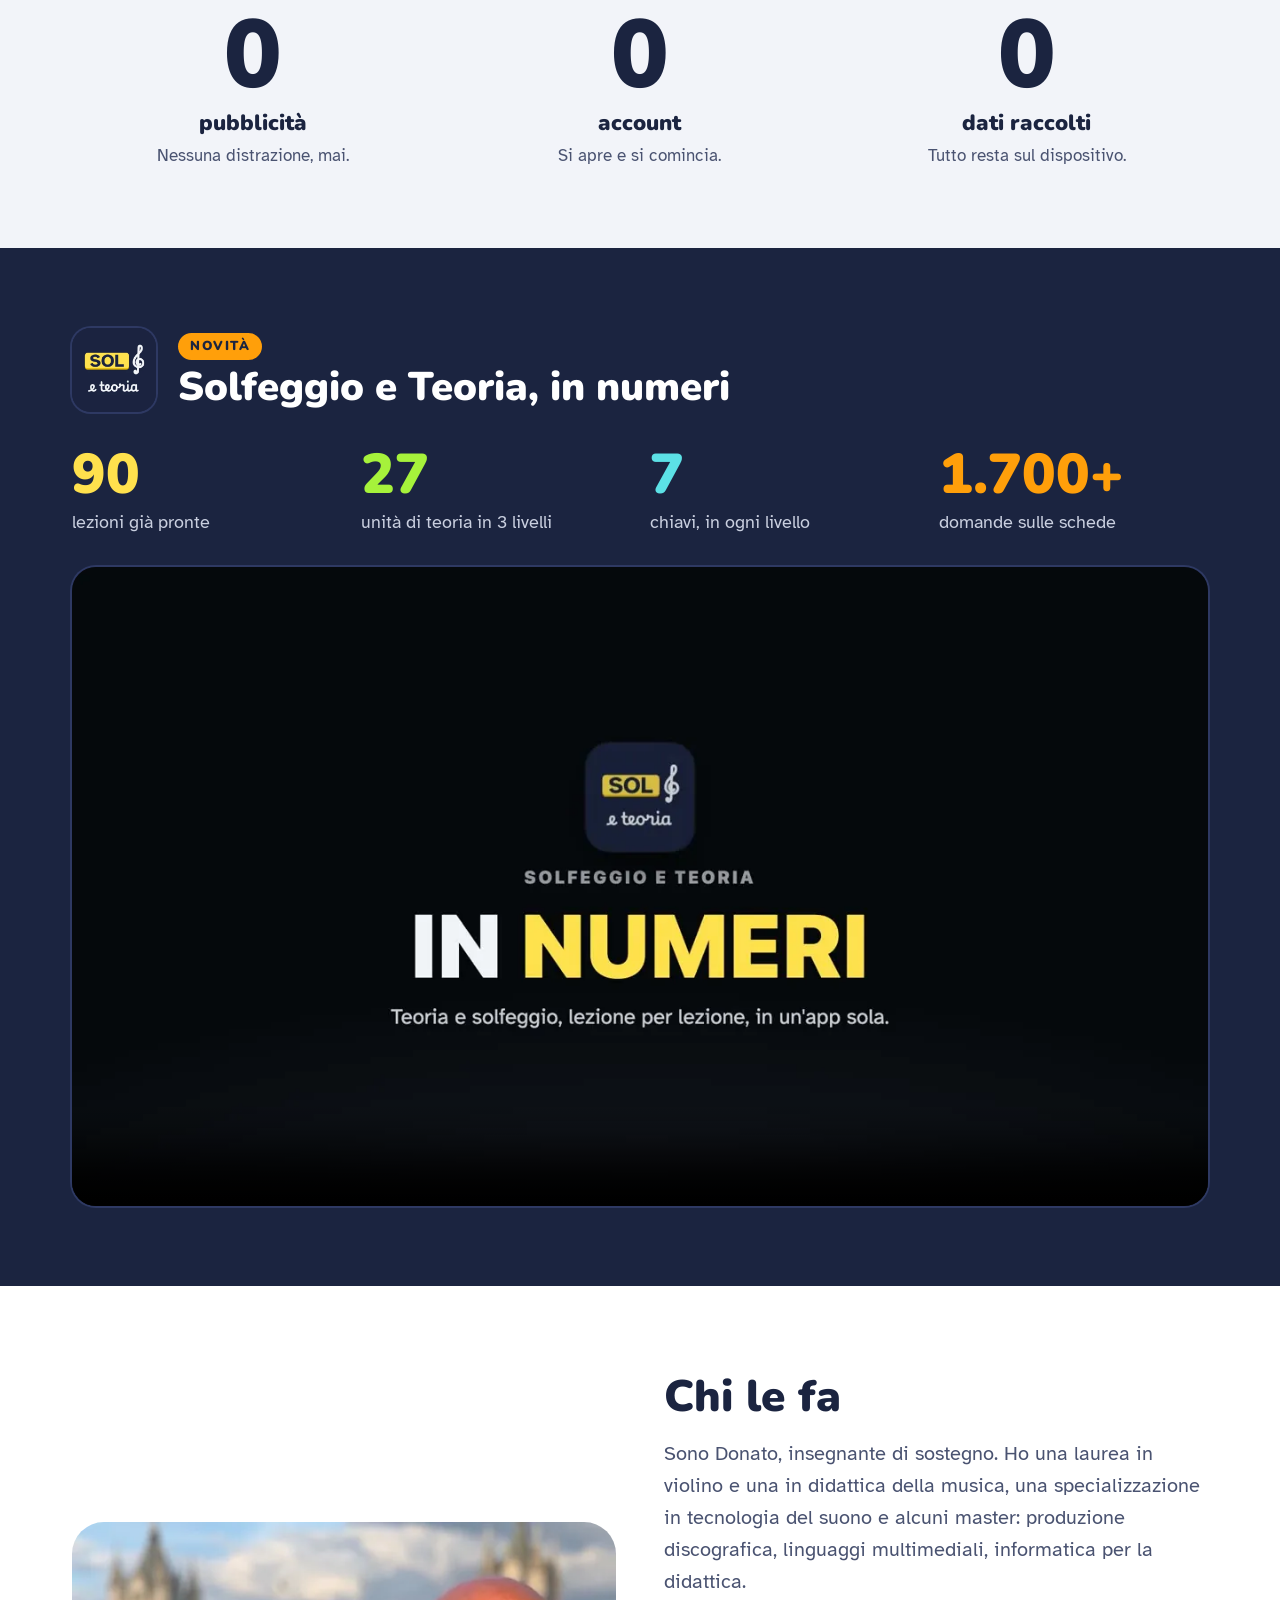
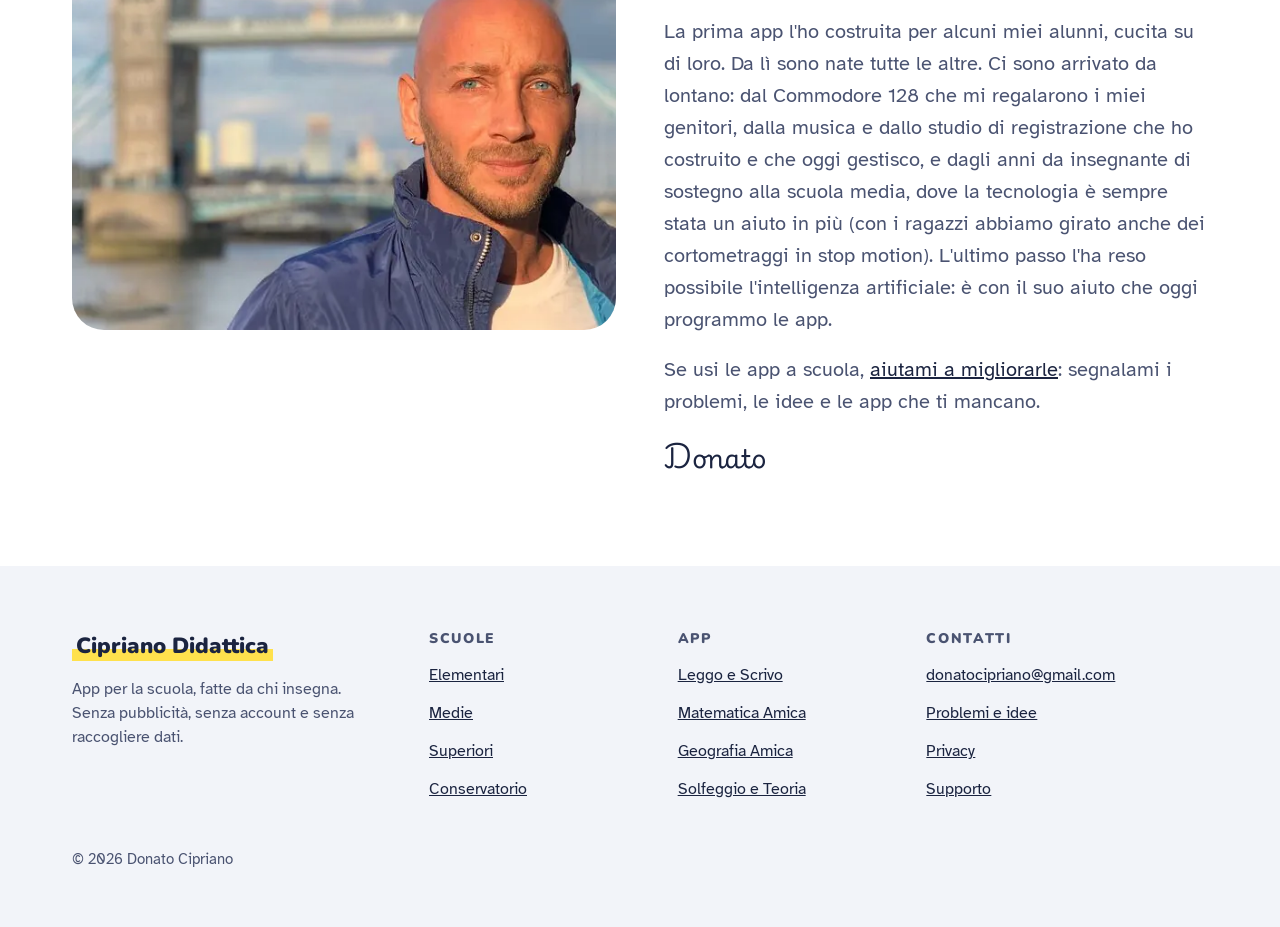
==== commit 08ca6349: "Problemi e idee: la pagina per le segnalazioni degli insegnanti Tre riquadri (un problema, un'idea, " ====
--- a/index.html
+++ b/index.html
@@ -241,6 +241,7 @@
         <h2>Chi le fa</h2>
         <p>Sono Donato, insegnante di sostegno. Ho una laurea in violino e una in didattica della musica, una specializzazione in tecnologia del suono e alcuni master: produzione discografica, linguaggi multimediali, informatica per la didattica.</p>
         <p>La prima app l'ho costruita per alcuni miei alunni, cucita su di loro. Da lì sono nate tutte le altre. Ci sono arrivato da lontano: dal Commodore 128 che mi regalarono i miei genitori, dalla musica e dallo studio di registrazione che ho costruito e che oggi gestisco, e dagli anni da insegnante di sostegno alla scuola media, dove la tecnologia è sempre stata un aiuto in più (con i ragazzi abbiamo girato anche dei cortometraggi in stop motion). L'ultimo passo l'ha reso possibile l'intelligenza artificiale: è con il suo aiuto che oggi programmo le&nbsp;app.</p>
+        <p>Se usi le app a scuola, <a href="scrivimi/">aiutami a migliorarle</a>: segnalami i problemi, le idee e le app che ti mancano.</p>
         <p class="firma">Donato</p>
       </div>
     </div>
@@ -279,6 +280,7 @@
         <h2>Contatti</h2>
         <ul>
           <li><a href="mailto:donatocipriano@gmail.com">donatocipriano@gmail.com</a></li>
+          <li><a href="scrivimi/">Problemi e idee</a></li>
           <li><a href="privacy.html">Privacy</a></li>
           <li><a href="privacy.html#supporto">Supporto</a></li>
         </ul>
--- a/style.css
+++ b/style.css
@@ -182,8 +182,8 @@
 .scuole { padding: 24px 0 88px; }
 .scuole .wrap { display: flex; flex-direction: column; gap: 34px; }
 .porte { display: grid; grid-template-columns: repeat(auto-fit, minmax(min(100%, 240px), 1fr)); gap: 20px; padding: 0; list-style: none; }
-.porta, .luogo, .app-piccola { height: 100%; border-radius: 24px; background: var(--fascia); color: var(--ink); text-decoration: none; }
-.porta:hover, .luogo:hover, .app-piccola:hover { background: var(--fascia-scura); color: var(--ink); }
+.porta, .luogo, .app-piccola, .lavoro { height: 100%; border-radius: 24px; background: var(--fascia); color: var(--ink); text-decoration: none; }
+.porta:hover, .luogo:hover, .app-piccola:hover, .lavoro:hover { background: var(--fascia-scura); color: var(--ink); }
 .porta { display: flex; flex-direction: column; gap: 4px; padding: 26px 26px 22px; }
 .porta-nome, .luogo-nome { display: flex; align-items: center; justify-content: space-between; gap: 12px; font: 900 30px/1.15 var(--titoli); }
 .porta-ufficiale, .luogo-ufficiale { font-size: 16px; line-height: 1.4; color: var(--muted); }
@@ -194,8 +194,8 @@
 .porta:hover .porta-icone img { box-shadow: 0 0 0 3px var(--fascia-scura); }
 .porta-conta { margin-left: 12px; font: 800 15px/1.2 var(--titoli); color: var(--muted); }
 @media (prefers-reduced-motion: no-preference) {
-  .porta, .luogo, .app-piccola { transition: transform .15s ease, background-color .15s ease; }
-  .porta:hover, .luogo:hover, .app-piccola:hover { transform: translateY(-3px); }
+  .porta, .luogo, .app-piccola, .lavoro { transition: transform .15s ease, background-color .15s ease; }
+  .porta:hover, .luogo:hover, .app-piccola:hover, .lavoro:hover { transform: translateY(-3px); }
 }
 
 /* Il percorso in cima alle pagine (Cipriano Didattica › Scuole › Medie) */
@@ -242,6 +242,7 @@
   background: var(--ink) url("data:image/svg+xml,%3Csvg xmlns='http://www.w3.org/2000/svg' viewBox='0 0 24 24' fill='none' stroke='%23fff' stroke-width='3.5' stroke-linecap='round' stroke-linejoin='round'%3E%3Cpath d='M5 12.5l4.5 4.5L19 7.5'/%3E%3C/svg%3E") center / 16px no-repeat;
 }
 .altre-scuole { padding-top: 0; }
+.novita + .altre-scuole { padding-top: 80px; }
 
 /* Pagina di un'app */
 .eroe { padding: 16px 0 24px; }
@@ -264,11 +265,40 @@
 .funzioni { margin-top: 80px; background: var(--fascia); }
 .griglia-funzioni { display: grid; grid-template-columns: repeat(3, minmax(0, 1fr)); gap: 24px; }
 .riquadro ul { display: grid; gap: 8px; padding-left: 20px; font-size: 17px; line-height: 1.5; color: var(--muted); }
+.arrivo-frase { max-width: 760px; font-size: 20px; line-height: 1.55; color: var(--notte-muted); }
+.arrivo-voci { display: grid; grid-template-columns: repeat(3, minmax(0, 1fr)); gap: 28px 32px; padding: 0; list-style: none; }
+.arrivo-voci li { display: flex; flex-direction: column; gap: 8px; padding-top: 18px; border-top: 2px solid var(--notte-bordo); }
+.arrivo-voci h3 { font-size: 20px; line-height: 1.2; }
+.arrivo-voci p { font-size: 17px; line-height: 1.55; color: var(--notte-muted); }
 .app-piccole { display: grid; grid-template-columns: repeat(auto-fit, minmax(min(100%, 300px), 1fr)); gap: 20px; padding: 0; list-style: none; }
 .app-piccola { display: flex; align-items: center; gap: 16px; padding: 18px 20px; }
 .app-piccola img { width: 64px; height: 64px; flex: none; border-radius: 22.4%; }
 .app-piccola strong { display: block; font: 900 21px/1.15 var(--titoli); }
 .app-piccola strong + span { display: block; margin-top: 2px; font: 800 15px/1.3 var(--titoli); color: var(--muted); }
+.invito { text-align: center; font-size: 18px; color: var(--muted); }
+.invito a { font-weight: 700; color: var(--ink); }
+
+/* Pagina "Aiutami a migliorare le app" (scrivimi/) */
+.avviso { max-width: 680px; padding: 16px 20px; border-left: 8px solid var(--giallo); border-radius: 16px; background: var(--fascia); font-size: 17px; line-height: 1.5; }
+.sezione.scrivi { padding-top: 0; }
+.modi { display: grid; grid-template-columns: repeat(3, minmax(0, 1fr)); gap: 24px; padding: 0; list-style: none; }
+.modo { display: flex; flex-direction: column; align-items: flex-start; gap: 14px; padding: 32px; border-radius: 32px; }
+.modo h2 { font-size: 28px; line-height: 1.1; }
+.modo .frase { font-size: 18px; line-height: 1.55; }
+.modo-chiede { margin-top: 4px; font: 800 17px/1.3 var(--titoli); }
+.modo ul { display: grid; gap: 4px; padding-left: 22px; list-style: disc; font-size: 17px; line-height: 1.45; }
+.modo p:not([class]) { font-size: 17px; line-height: 1.45; }
+/* Il pulsante in fondo al riquadro, alla stessa altezza in tutti e tre */
+.modo .btn { margin-top: auto; }
+.nota-email { text-align: center; text-wrap: balance; font-size: 18px; line-height: 1.5; color: var(--muted); }
+.nota-email a { overflow-wrap: anywhere; color: var(--ink); }
+.sezione.preparo { padding-top: 0; }
+.lavori { display: grid; grid-template-columns: repeat(auto-fit, minmax(min(100%, 320px), 1fr)); gap: 20px; padding: 0; list-style: none; }
+.lavoro { display: flex; align-items: flex-start; gap: 16px; padding: 22px; }
+.lavoro img { width: 64px; height: 64px; flex: none; border-radius: 22.4%; }
+.lavoro > span { display: flex; flex-direction: column; align-items: flex-start; gap: 6px; }
+.lavoro strong { font: 900 21px/1.15 var(--titoli); }
+.lavoro-testo { font-size: 17px; line-height: 1.5; color: var(--muted); }
 
 /* Pagina di testo (privacy) */
 .pagina { padding: 40px 0 80px; }
@@ -292,7 +322,8 @@
 @media (max-width: 999px) {
   .griglia-4 { grid-template-columns: repeat(2, minmax(0, 1fr)); }
   .piede-griglia { grid-template-columns: repeat(2, minmax(0, 1fr)); }
-  .griglia-funzioni { grid-template-columns: repeat(2, minmax(0, 1fr)); }
+  .griglia-funzioni, .arrivo-voci { grid-template-columns: repeat(2, minmax(0, 1fr)); }
+  .modi { grid-template-columns: minmax(0, 1fr); }
   .testa-pagina h1, .eroe h1 { font-size: 52px; }
   .eroe-scheda { gap: 36px; padding: 44px; }
   .eroe-icona { width: 180px; height: 180px; }
@@ -334,6 +365,7 @@
   .pagina h1 { font-size: 38px; }
   .pagina h2 { font-size: 24px; }
   .sezione { padding: 56px 0; }
+  .novita + .altre-scuole { padding-top: 56px; }
   .sezione > .wrap, .scuole .wrap { gap: 26px; }
   .sottotitolo-sezione { margin-top: -12px; font-size: 17px; }
   .scuole { padding: 8px 0 64px; }
@@ -348,7 +380,8 @@
   .testa-pagina h1, .eroe h1 { font-size: 40px; line-height: 1.05; }
   .testa-testo { gap: 16px; }
   .intro { font-size: 18px; }
-  .mosaico, .mosaico-1 { display: flex; flex-wrap: wrap; gap: 12px; order: -1; padding: 0; }
+  /* gap 10: quattro icone da 64 stanno in una riga anche a 320 punti */
+  .mosaico, .mosaico-1 { display: flex; flex-wrap: wrap; gap: 10px; order: -1; padding: 0; }
   .mosaico img, .mosaico-1 img { width: 64px; height: 64px; transform: none; box-shadow: 0 8px 20px rgba(27, 36, 64, .18); }
   .mosaico img:nth-child(even) { transform: none; }
   .materie { padding-bottom: 56px; }
@@ -366,9 +399,18 @@
   .eroe .sottotitolo-store { font-size: 18px; }
   .eroe-frase { font-size: 17px; line-height: 1.55; }
   .domande, .griglia-funzioni { grid-template-columns: minmax(0, 1fr); gap: 16px; }
+  .arrivo-voci { grid-template-columns: minmax(0, 1fr); gap: 20px; }
+  .arrivo-frase { font-size: 18px; }
   .domanda { padding: 22px 22px; }
   .domanda h3 { font-size: 20px; }
   .domanda p { font-size: 17px; }
   .funzioni { margin-top: 56px; }
   .luogo { padding: 22px 22px; }
-}
+  .modi { gap: 16px; }
+  .modo { padding: 26px 22px; border-radius: 28px; }
+  .modo h2 { font-size: 24px; }
+  .modo .btn { align-self: stretch; }
+  .avviso, .nota-email, .invito { font-size: 17px; }
+  .lavoro { padding: 20px 18px; }
+  .lavoro img { width: 52px; height: 52px; }
+}
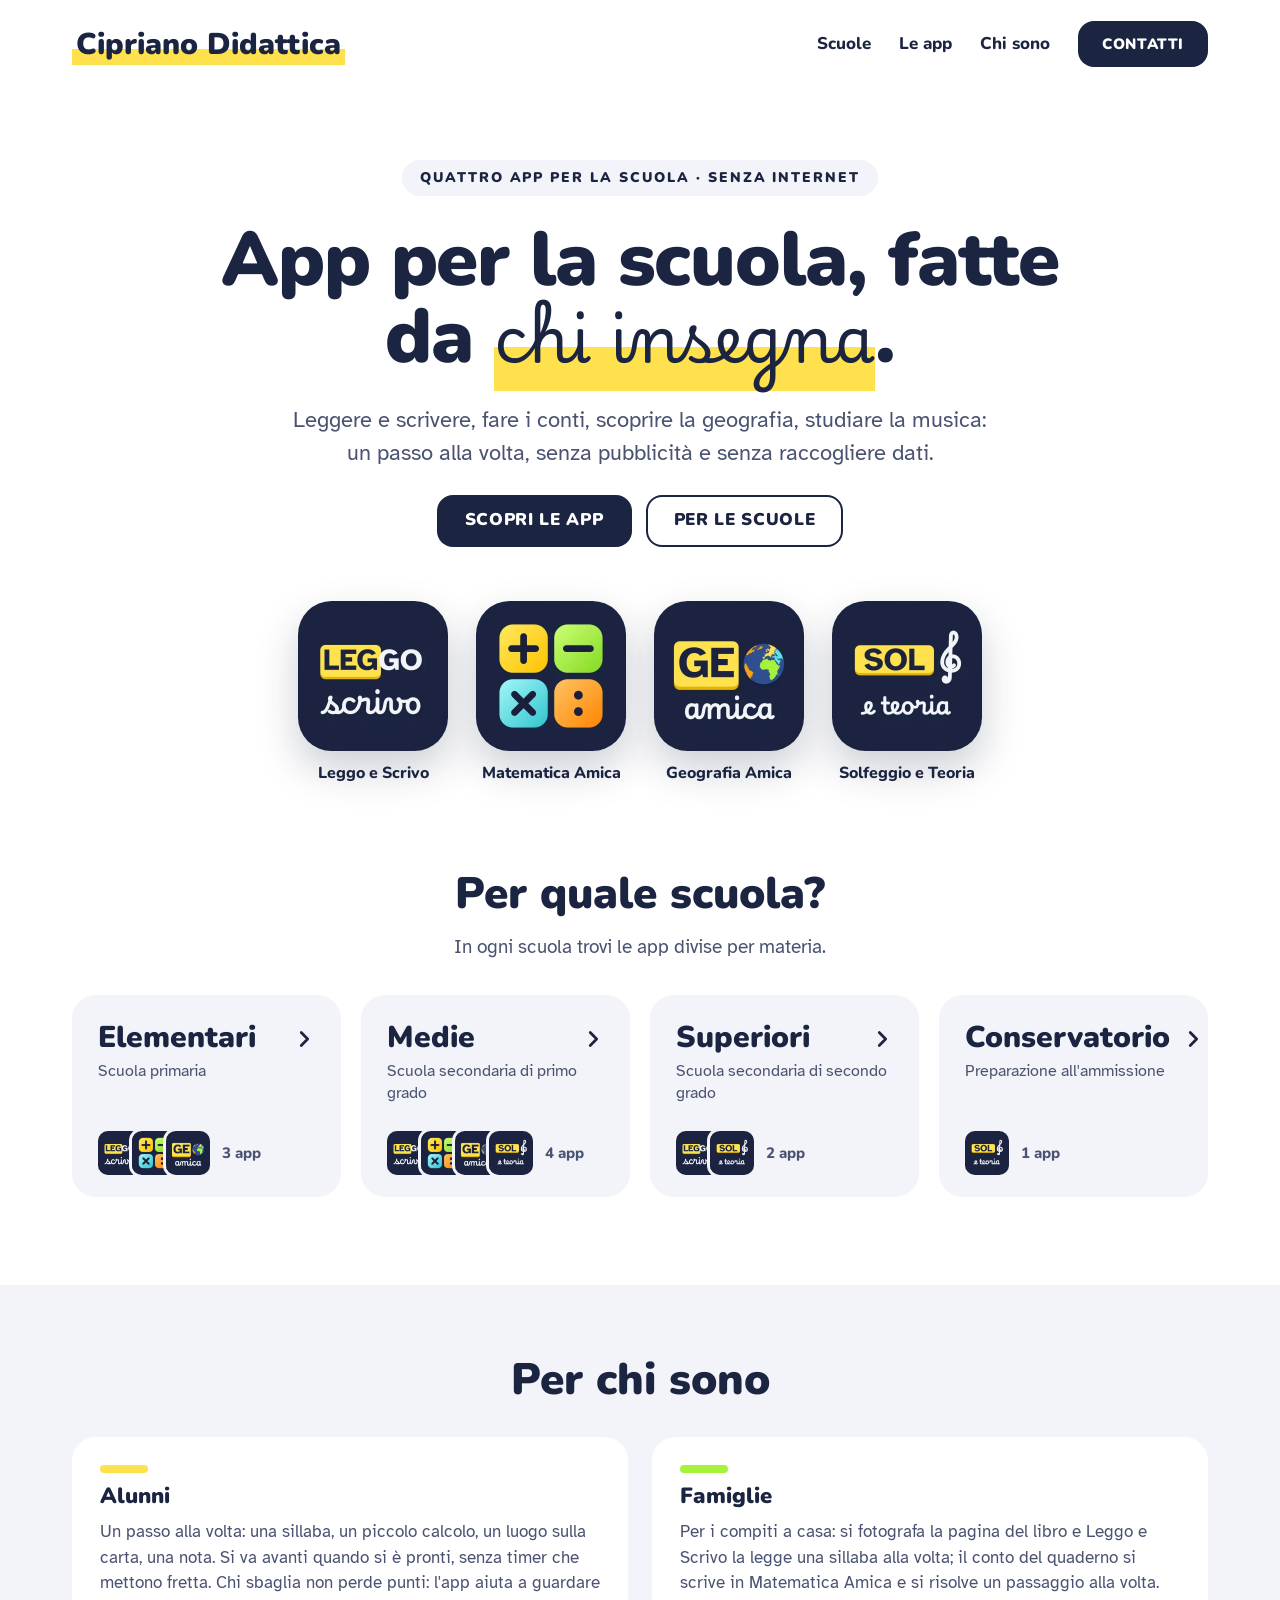
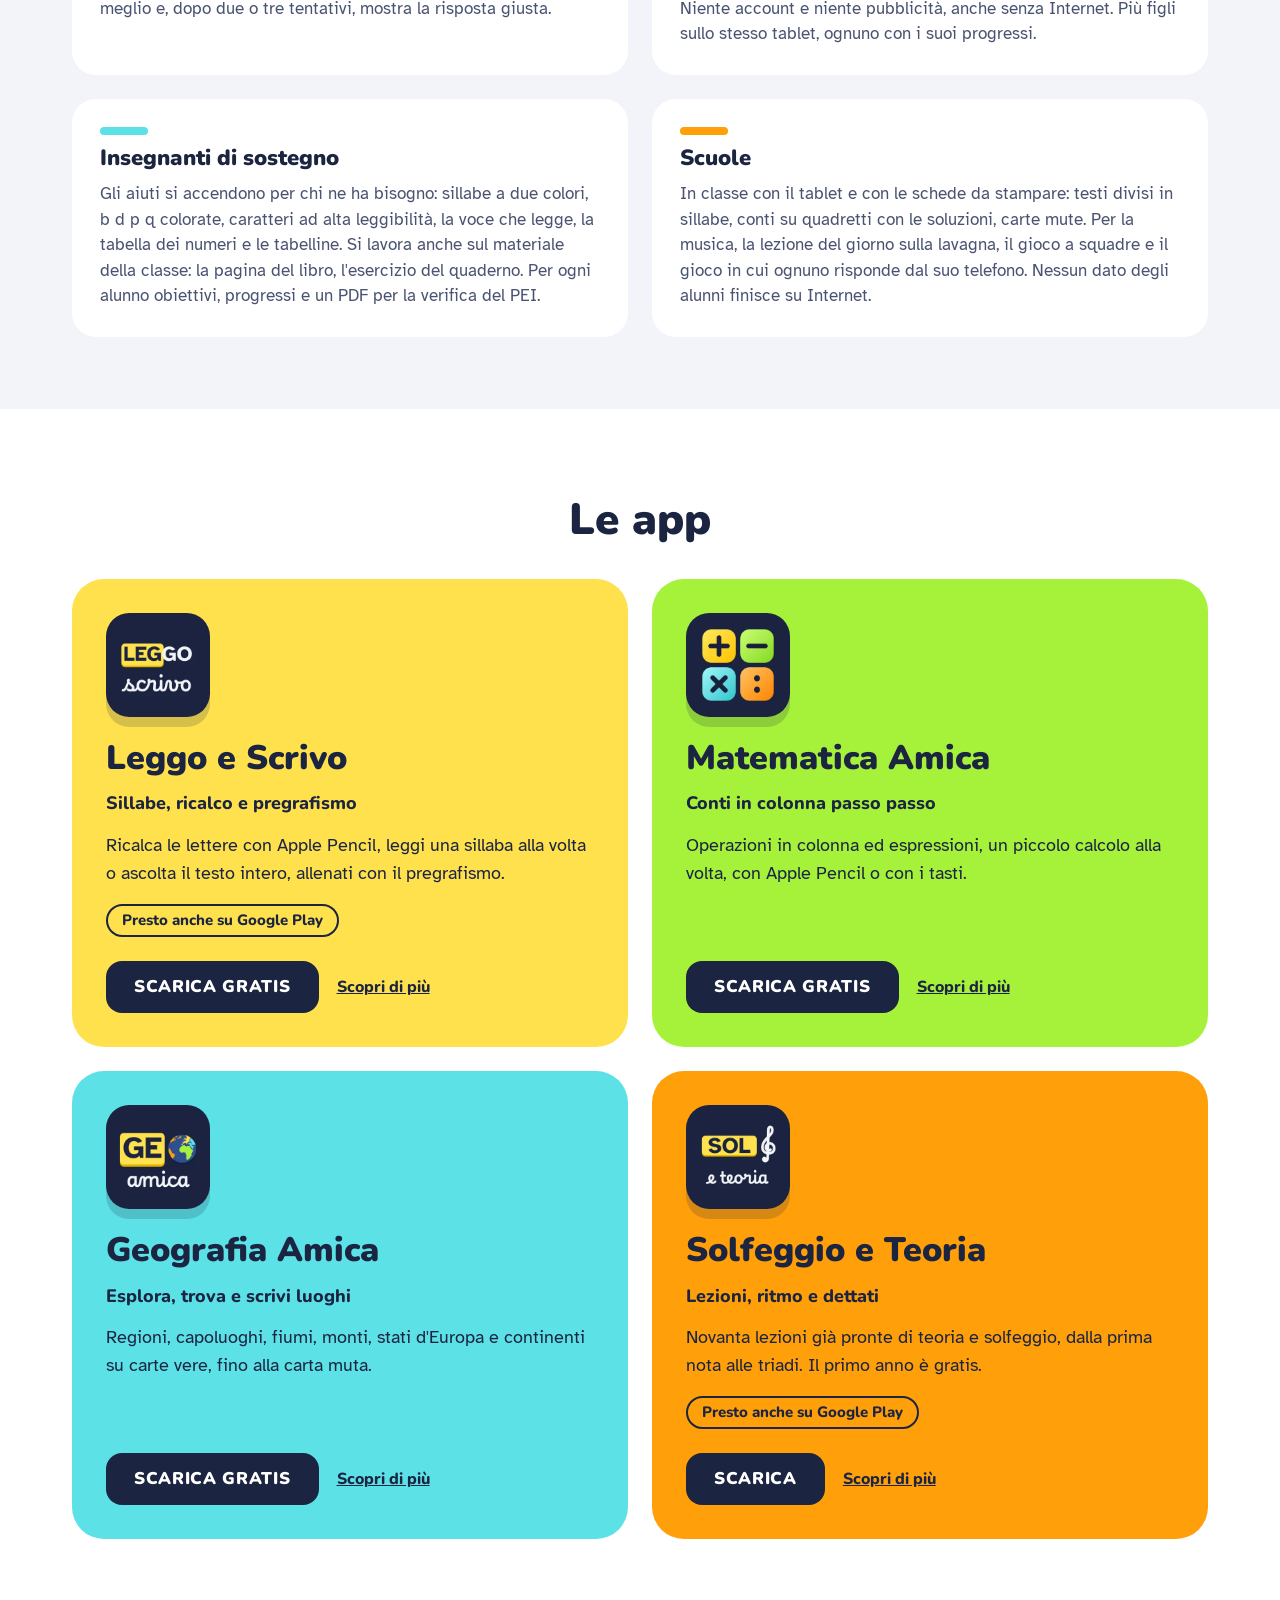
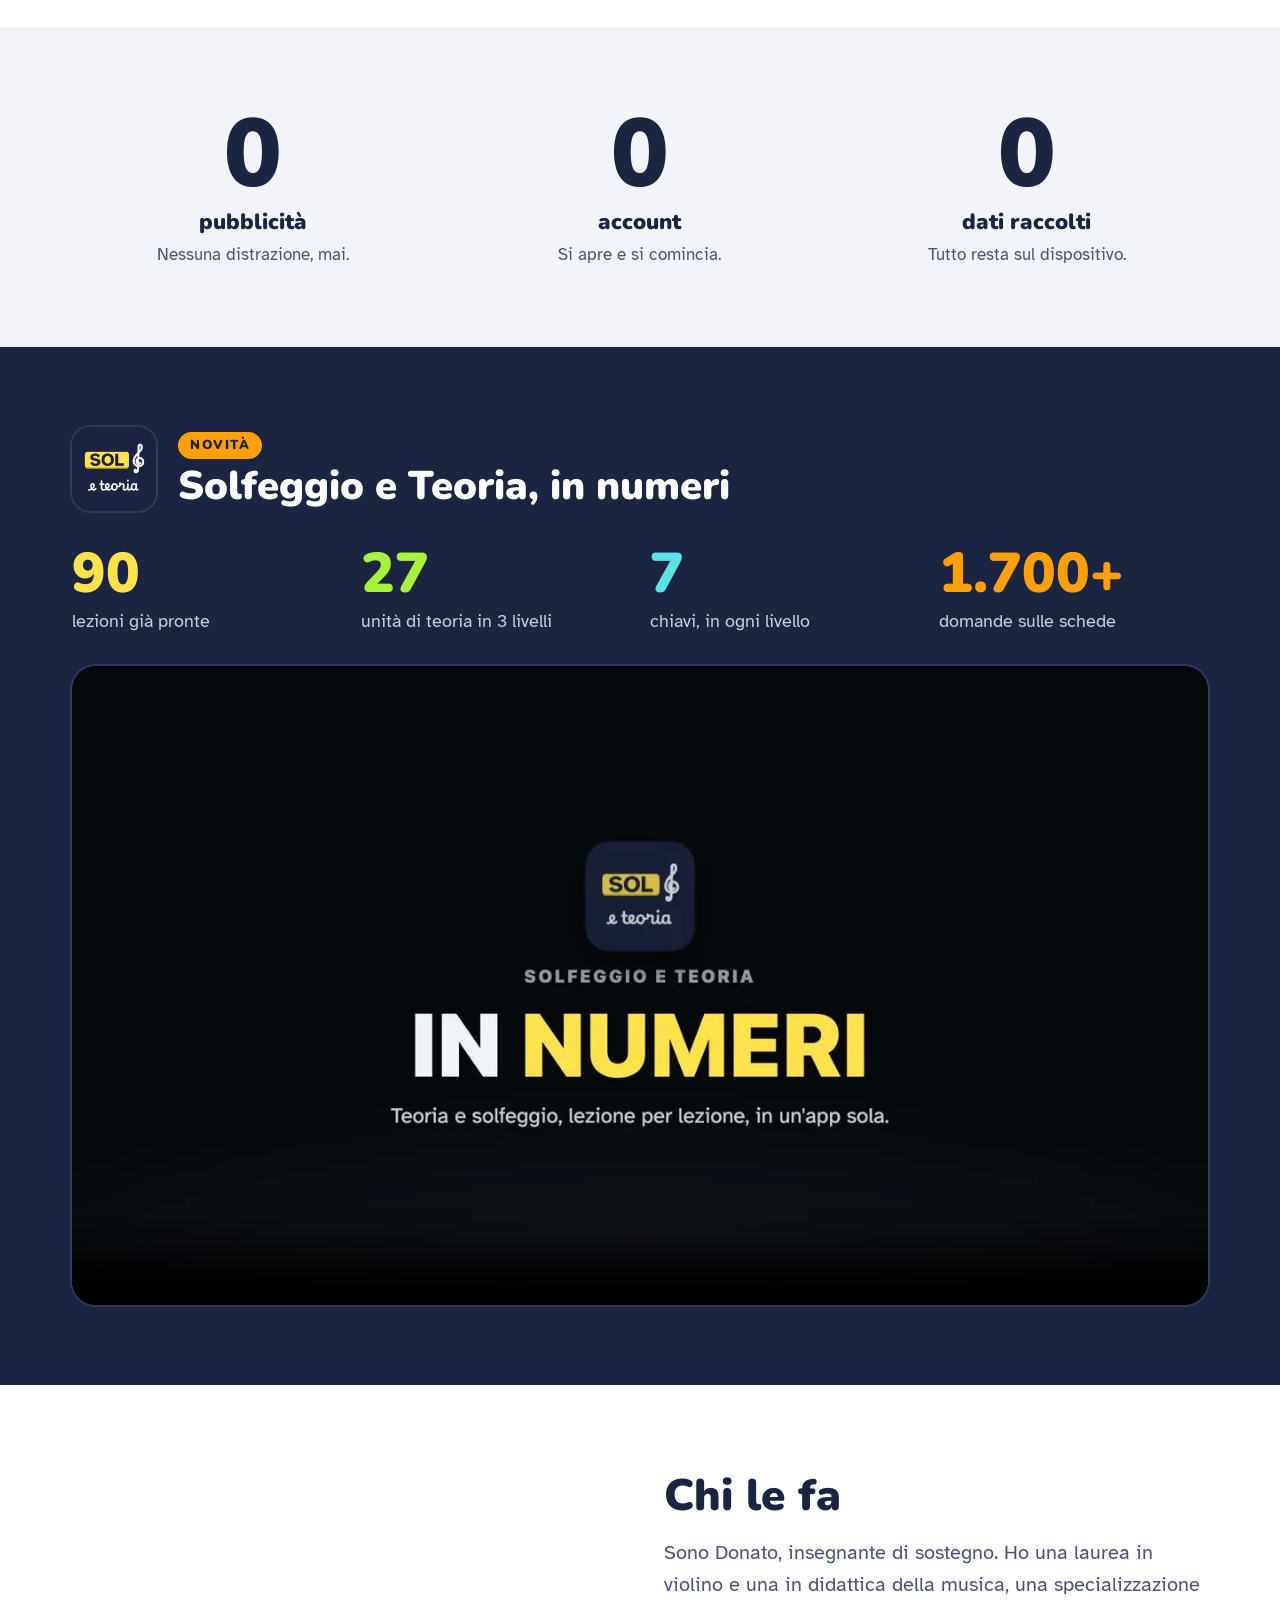
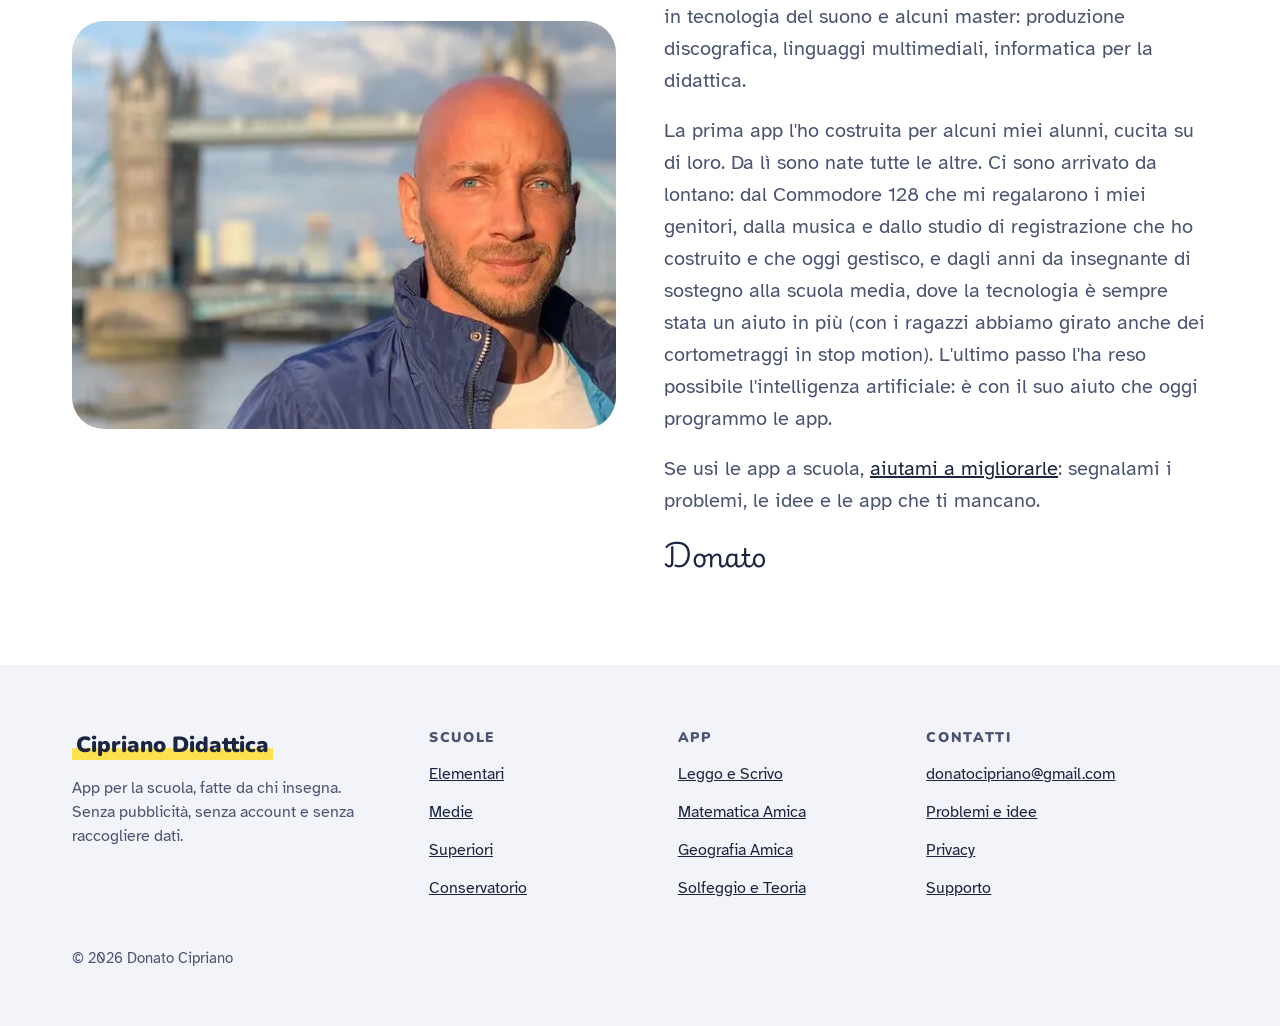
==== commit 3f4df574: "Solfeggio e Teoria è sull'App Store: SCARICA con il link; presto anche su Google Play Il pulsante po" ====
--- a/index.html
+++ b/index.html
@@ -151,6 +151,7 @@
           <h3><a href="leggo-e-scrivo/">Leggo e Scrivo</a></h3>
           <p class="sottotitolo-store">Sillabe, ricalco e pregrafismo</p>
           <p class="frase">Ricalca le lettere con Apple Pencil, leggi una sillaba alla volta o ascolta il testo intero, allenati con il pregrafismo.</p>
+          <p class="presto-android">Presto anche su Google Play</p>
           <div class="azioni">
             <a class="btn btn-pieno" href="https://apps.apple.com/it/app/leggo-e-scrivo/id6816164780">SCARICA GRATIS<span class="solo-lettori"> Leggo e Scrivo dall'App Store</span></a>
             <a class="scopri" href="leggo-e-scrivo/">Scopri di più<span class="solo-lettori"> su Leggo e Scrivo</span></a>
@@ -181,8 +182,9 @@
           <h3><a href="solfeggio-e-teoria/">Solfeggio e Teoria</a></h3>
           <p class="sottotitolo-store">Lezioni, ritmo e dettati</p>
           <p class="frase">Novanta lezioni già pronte di teoria e solfeggio, dalla prima nota alle triadi. Il primo anno è gratis.</p>
-          <div class="azioni">
-            <span class="btn btn-presto">PRESTO SULL'APP STORE</span>
+          <p class="presto-android">Presto anche su Google Play</p>
+          <div class="azioni">
+            <a class="btn btn-pieno" href="https://apps.apple.com/it/app/solfeggio-e-teoria/id6824515375">SCARICA<span class="solo-lettori"> Solfeggio e Teoria dall'App Store</span></a>
             <a class="scopri" href="solfeggio-e-teoria/">Scopri di più<span class="solo-lettori"> su Solfeggio e Teoria</span></a>
           </div>
         </article>
--- a/style.css
+++ b/style.css
@@ -115,6 +115,11 @@
 .scopri { padding: 8px 0; font: 800 16px/1.2 var(--titoli); }
 .scopri:hover { color: var(--ink); text-decoration-thickness: 2px; }
 .btn-presto { background: transparent; border-color: var(--ink); color: var(--ink); cursor: default; }
+/* "Presto anche su Google Play": un'etichetta con il bordo, sotto la descrizione dell'app (i pulsanti restano allineati) */
+.presto-android {
+  align-self: flex-start; padding: 5px 14px; border: 2px solid var(--ink); border-radius: 999px;
+  font: 800 15px/1.3 var(--titoli);
+}
 .scheda h3 a { color: inherit; text-decoration: none; }
 .scheda h3 a:hover { color: inherit; text-decoration: underline; text-decoration-thickness: 3px; text-underline-offset: 5px; }
 .sfondo-giallo { background: var(--giallo); }
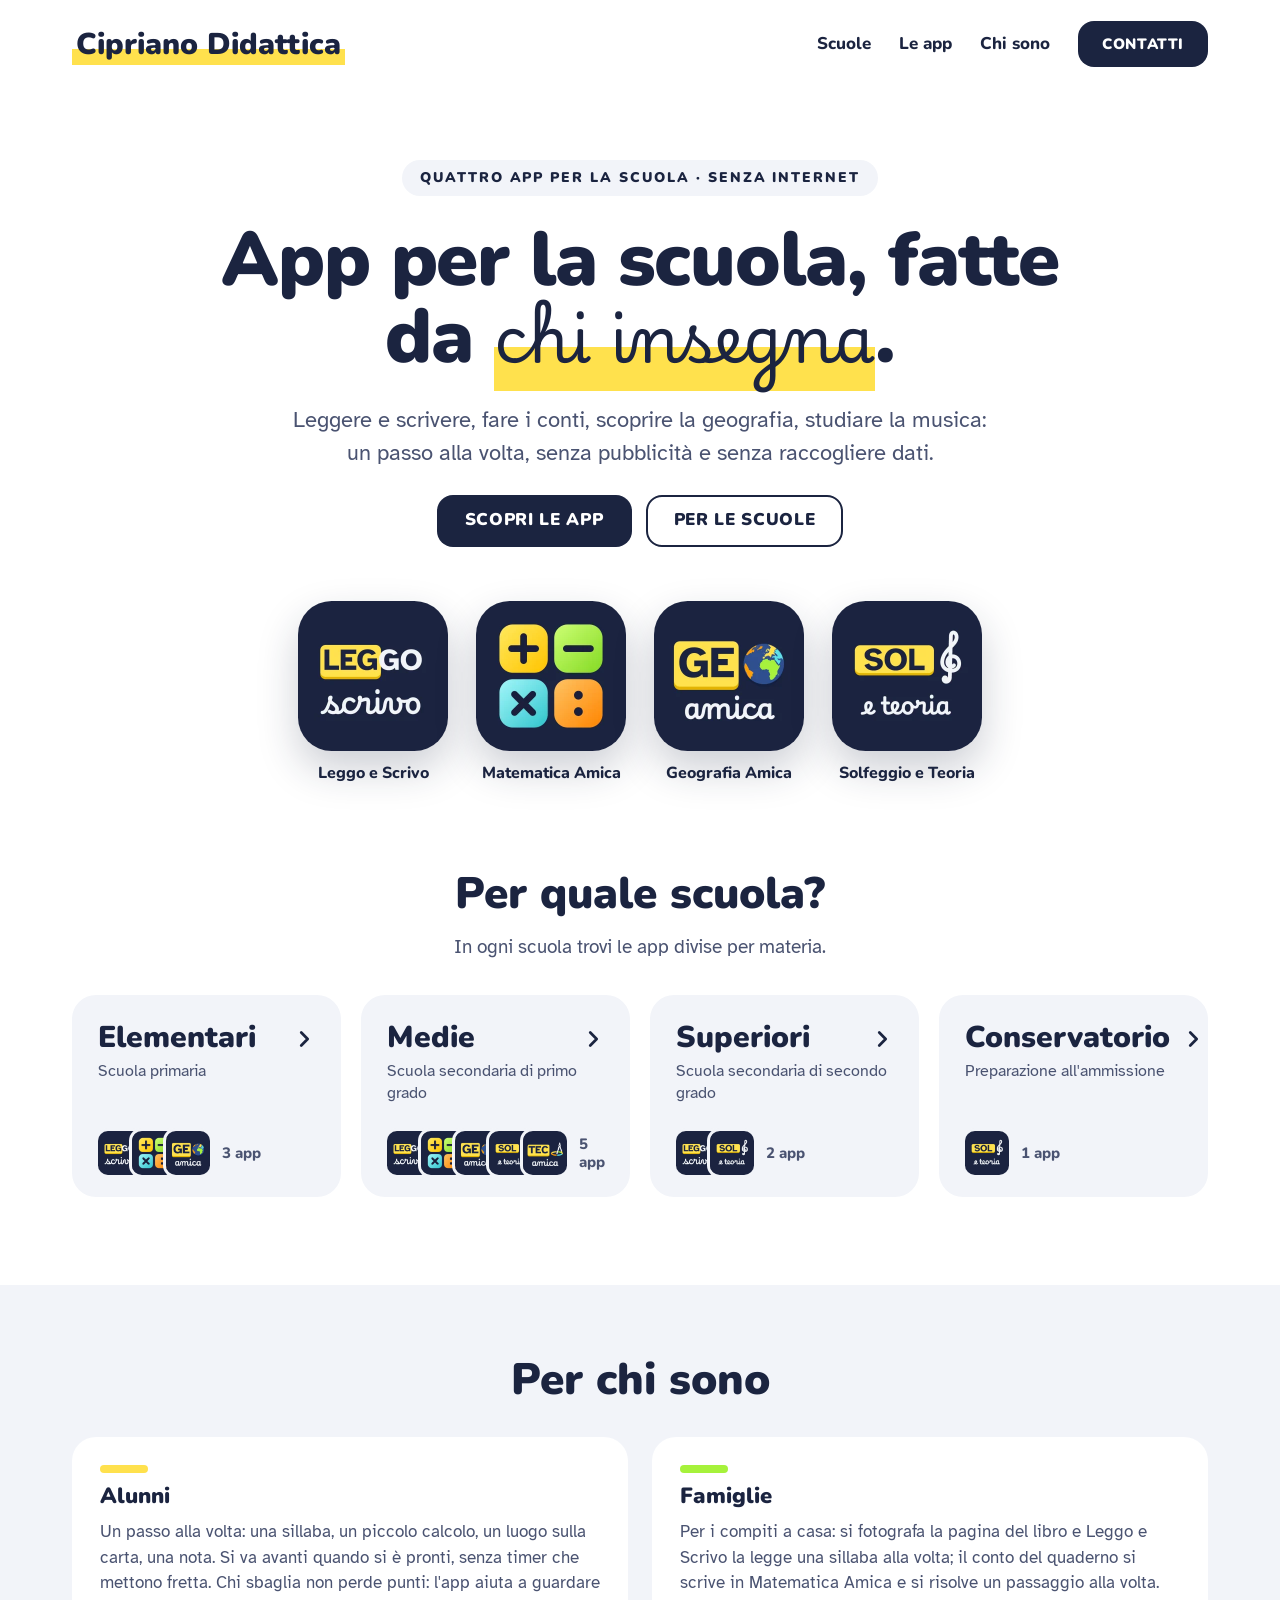
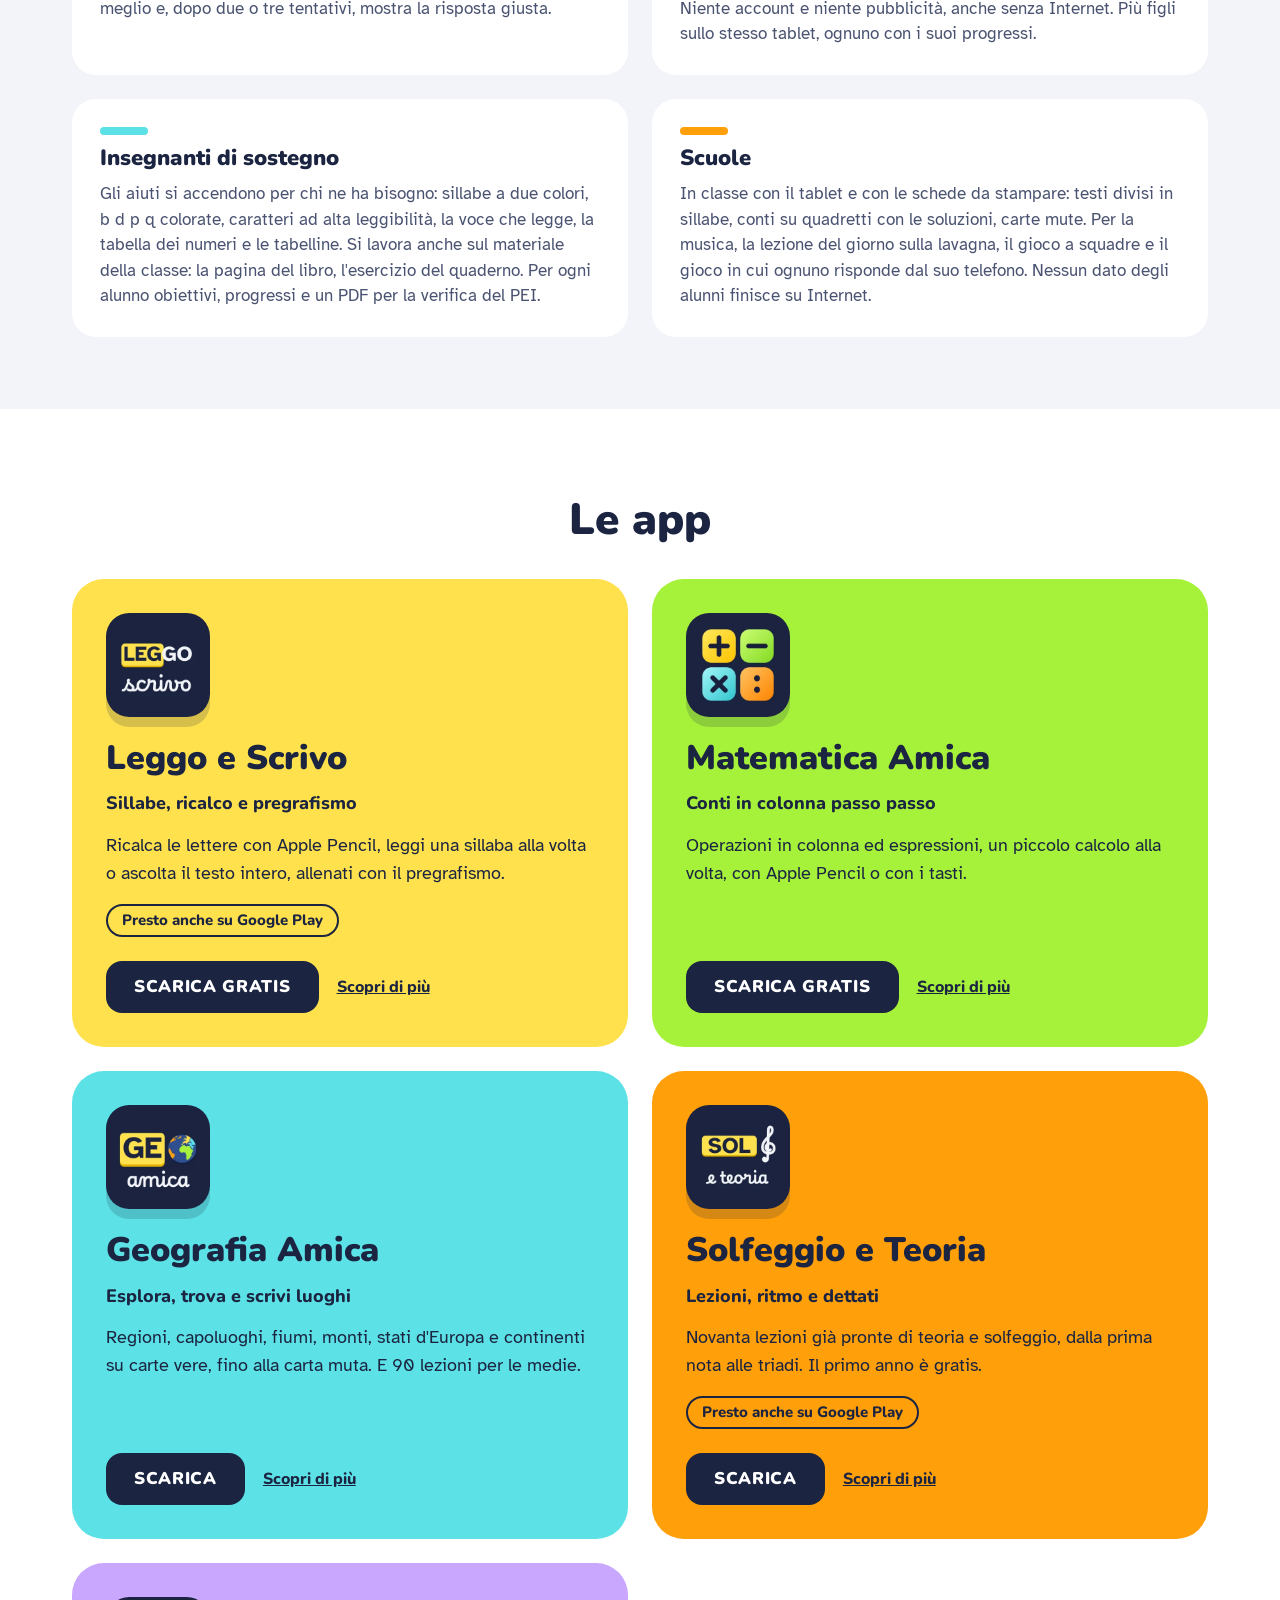
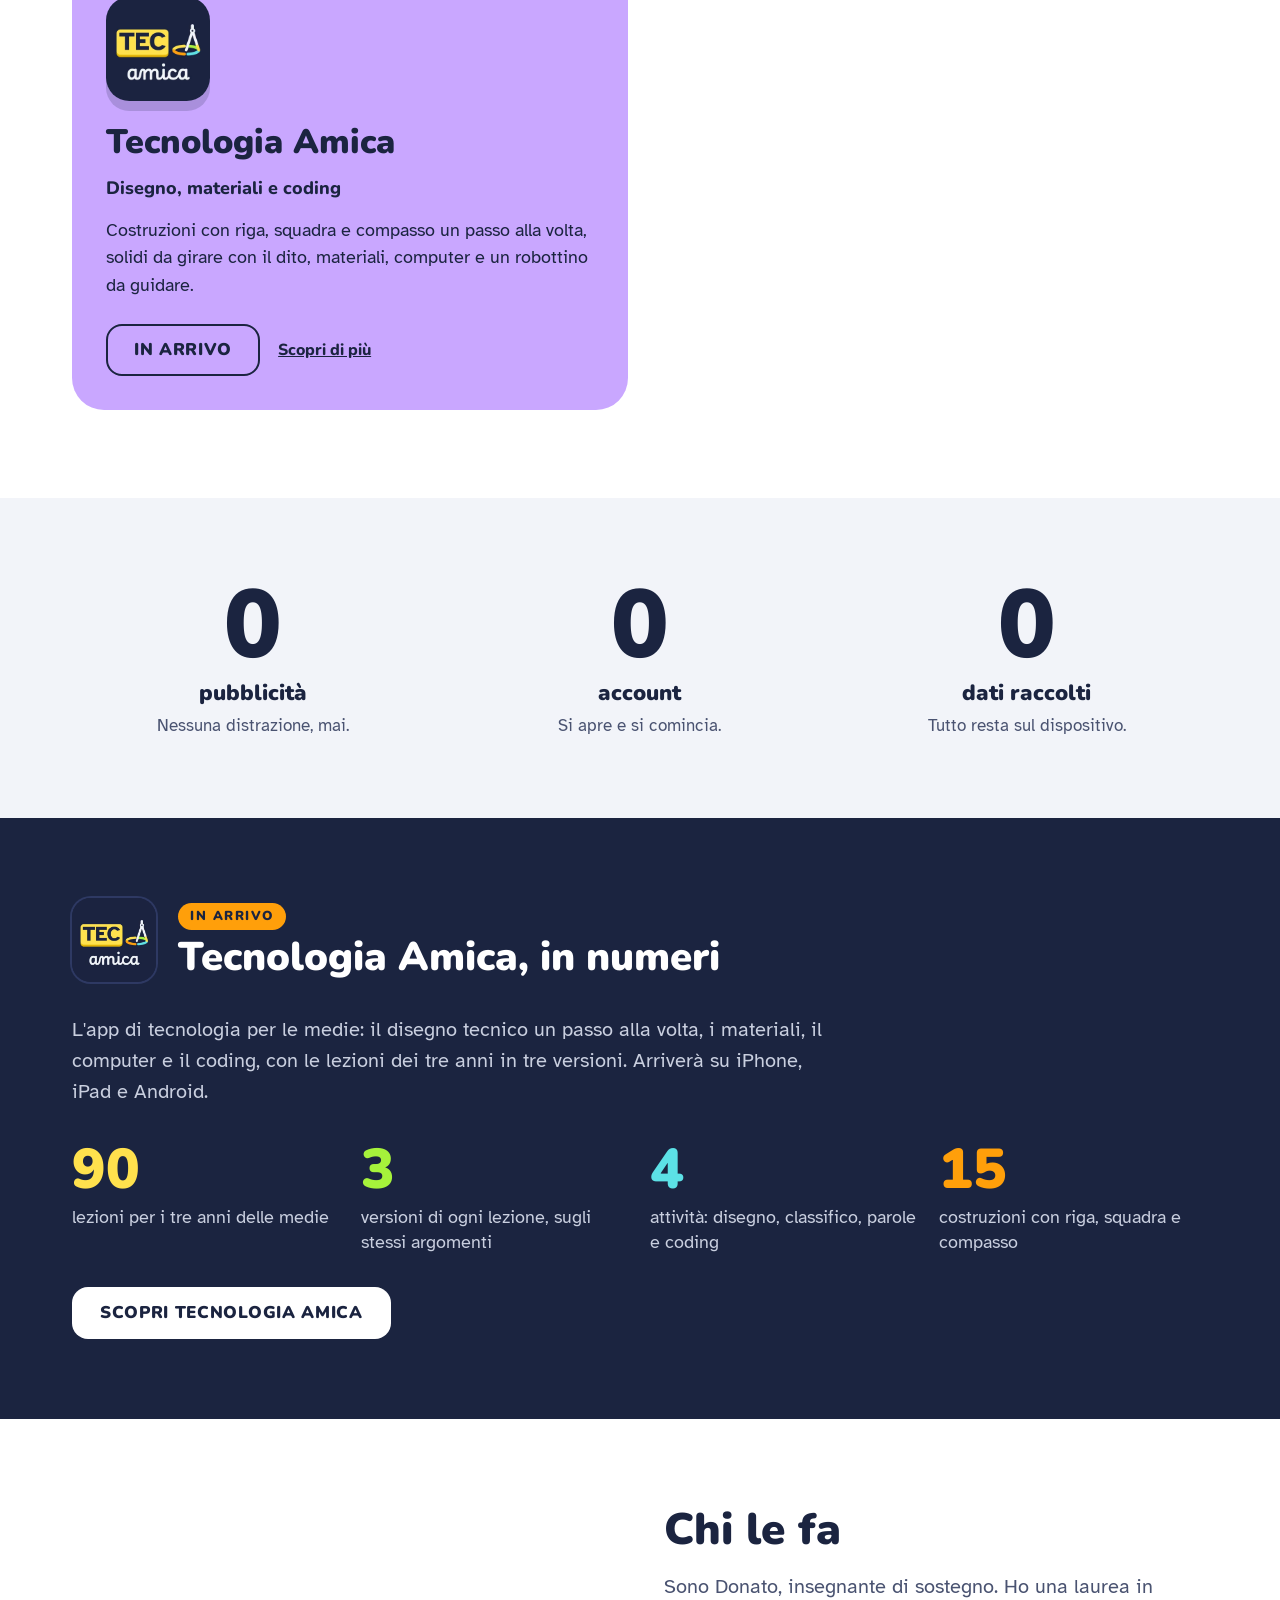
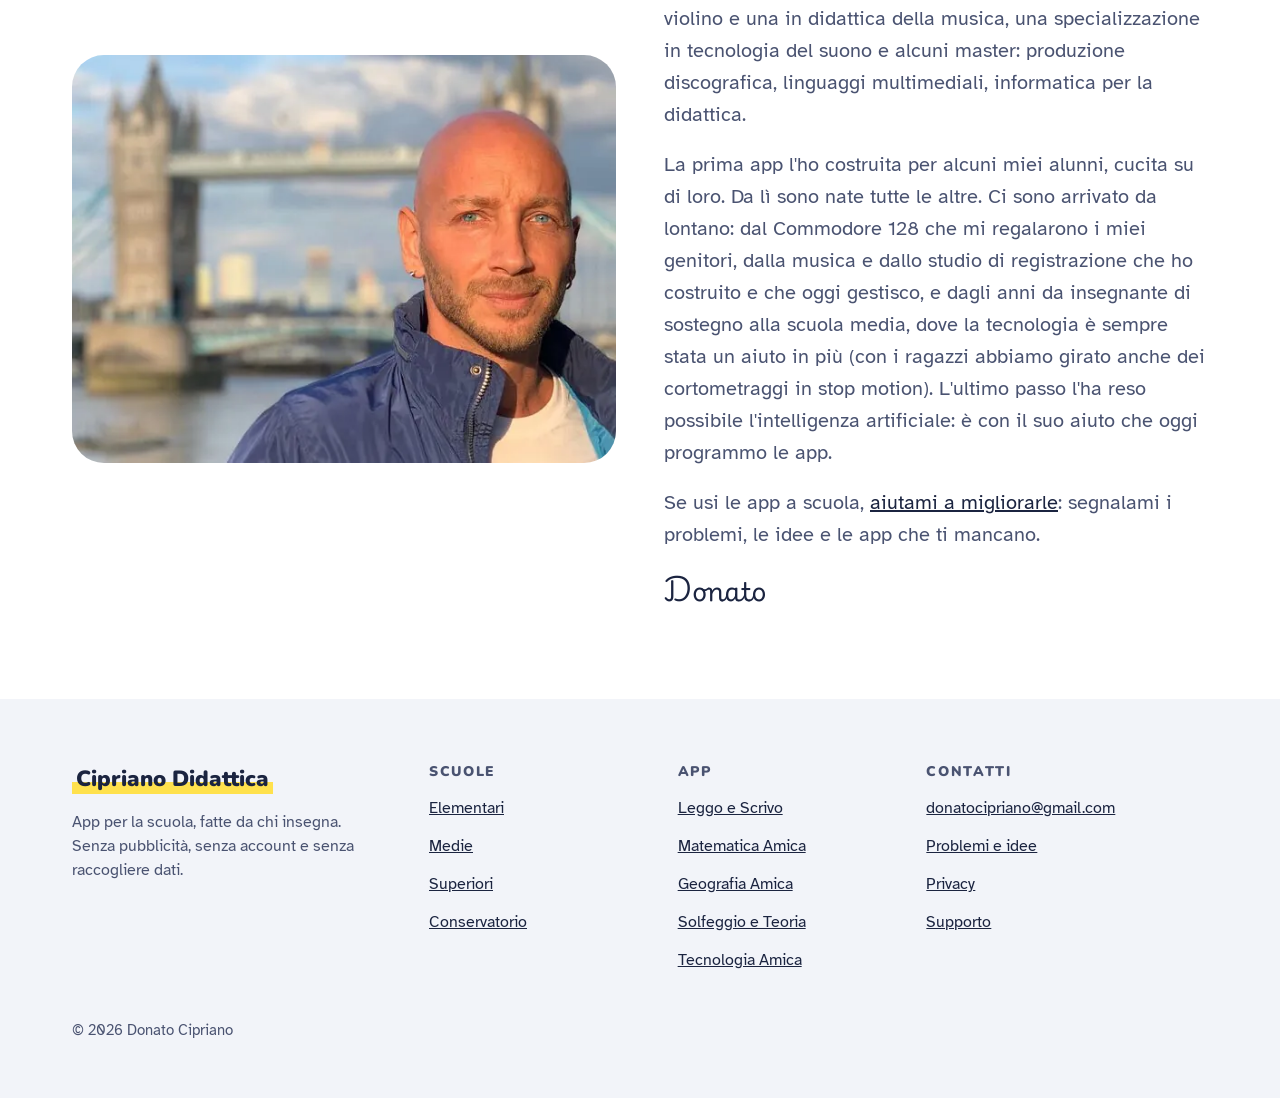
==== commit 0e225ae3: "Tecnologia Amica in arrivo: scheda lilla, pagina sua e fascia Novità; Geografia Amica con le lezioni" ====
--- a/index.html
+++ b/index.html
@@ -29,7 +29,7 @@
 <link rel="preload" href="font/atkinson-hyperlegible-latin-400-normal.woff2" as="font" type="font/woff2" crossorigin>
 <link rel="stylesheet" href="style.css">
 <!-- inizio:dati -->
-<script type="application/ld+json">{"@context":"https://schema.org","@graph":[{"@type":"WebSite","@id":"https://doncip82.github.io/app/#sito","name":"Cipriano Didattica","url":"https://doncip82.github.io/app/","inLanguage":"it","description":"App per la scuola, fatte da chi insegna: senza pubblicità, senza account e senza raccogliere dati.","publisher":{"@id":"https://doncip82.github.io/app/#donato"}},{"@type":"Person","@id":"https://doncip82.github.io/app/#donato","name":"Donato Cipriano","jobTitle":"Insegnante di sostegno","url":"https://doncip82.github.io/app/#io"},{"@type":"ItemList","name":"Le app","itemListElement":[{"@type":"ListItem","position":1,"url":"https://doncip82.github.io/app/leggo-e-scrivo/","name":"Leggo e Scrivo"},{"@type":"ListItem","position":2,"url":"https://doncip82.github.io/app/matematica-amica/","name":"Matematica Amica"},{"@type":"ListItem","position":3,"url":"https://doncip82.github.io/app/geografia-amica/","name":"Geografia Amica"},{"@type":"ListItem","position":4,"url":"https://doncip82.github.io/app/solfeggio-e-teoria/","name":"Solfeggio e Teoria"}]}]}</script>
+<script type="application/ld+json">{"@context":"https://schema.org","@graph":[{"@type":"WebSite","@id":"https://doncip82.github.io/app/#sito","name":"Cipriano Didattica","url":"https://doncip82.github.io/app/","inLanguage":"it","description":"App per la scuola, fatte da chi insegna: senza pubblicità, senza account e senza raccogliere dati.","publisher":{"@id":"https://doncip82.github.io/app/#donato"}},{"@type":"Person","@id":"https://doncip82.github.io/app/#donato","name":"Donato Cipriano","jobTitle":"Insegnante di sostegno","url":"https://doncip82.github.io/app/#io"},{"@type":"ItemList","name":"Le app","itemListElement":[{"@type":"ListItem","position":1,"url":"https://doncip82.github.io/app/leggo-e-scrivo/","name":"Leggo e Scrivo"},{"@type":"ListItem","position":2,"url":"https://doncip82.github.io/app/matematica-amica/","name":"Matematica Amica"},{"@type":"ListItem","position":3,"url":"https://doncip82.github.io/app/geografia-amica/","name":"Geografia Amica"},{"@type":"ListItem","position":4,"url":"https://doncip82.github.io/app/solfeggio-e-teoria/","name":"Solfeggio e Teoria"},{"@type":"ListItem","position":5,"url":"https://doncip82.github.io/app/tecnologia-amica/","name":"Tecnologia Amica"}]}]}</script>
 <!-- fine:dati -->
 </head>
 <body>
@@ -89,7 +89,7 @@
           <a class="porta" href="medie/">
             <span class="porta-nome">Medie<svg class="freccia" aria-hidden="true" focusable="false" width="22" height="22" viewBox="0 0 24 24" fill="none" stroke="currentColor" stroke-width="3" stroke-linecap="round" stroke-linejoin="round"><path d="M9 5l7 7-7 7"/></svg></span>
             <span class="porta-ufficiale">Scuola secondaria di primo grado</span>
-            <span class="porta-icone"><img src="immagini/app/leggo-e-scrivo-300.webp" srcset="immagini/app/leggo-e-scrivo-300.webp 300w, immagini/app/leggo-e-scrivo-450.webp 450w, immagini/app/leggo-e-scrivo-600.webp 600w" sizes="44px" width="44" height="44" alt="" decoding="async"><img src="immagini/app/matematica-amica-300.webp" srcset="immagini/app/matematica-amica-300.webp 300w, immagini/app/matematica-amica-450.webp 450w, immagini/app/matematica-amica-600.webp 600w" sizes="44px" width="44" height="44" alt="" decoding="async"><img src="immagini/app/geografia-amica-300.webp" srcset="immagini/app/geografia-amica-300.webp 300w, immagini/app/geografia-amica-450.webp 450w, immagini/app/geografia-amica-600.webp 600w" sizes="44px" width="44" height="44" alt="" decoding="async"><img src="immagini/app/solfeggio-e-teoria-300.webp" srcset="immagini/app/solfeggio-e-teoria-300.webp 300w, immagini/app/solfeggio-e-teoria-450.webp 450w, immagini/app/solfeggio-e-teoria-600.webp 600w" sizes="44px" width="44" height="44" alt="" decoding="async"><span class="porta-conta">4 app<span class="solo-lettori">: Leggo e Scrivo, Matematica Amica, Geografia Amica, Solfeggio e Teoria</span></span></span>
+            <span class="porta-icone"><img src="immagini/app/leggo-e-scrivo-300.webp" srcset="immagini/app/leggo-e-scrivo-300.webp 300w, immagini/app/leggo-e-scrivo-450.webp 450w, immagini/app/leggo-e-scrivo-600.webp 600w" sizes="44px" width="44" height="44" alt="" decoding="async"><img src="immagini/app/matematica-amica-300.webp" srcset="immagini/app/matematica-amica-300.webp 300w, immagini/app/matematica-amica-450.webp 450w, immagini/app/matematica-amica-600.webp 600w" sizes="44px" width="44" height="44" alt="" decoding="async"><img src="immagini/app/geografia-amica-300.webp" srcset="immagini/app/geografia-amica-300.webp 300w, immagini/app/geografia-amica-450.webp 450w, immagini/app/geografia-amica-600.webp 600w" sizes="44px" width="44" height="44" alt="" decoding="async"><img src="immagini/app/solfeggio-e-teoria-300.webp" srcset="immagini/app/solfeggio-e-teoria-300.webp 300w, immagini/app/solfeggio-e-teoria-450.webp 450w, immagini/app/solfeggio-e-teoria-600.webp 600w" sizes="44px" width="44" height="44" alt="" decoding="async"><img src="immagini/app/tecnologia-amica-300.webp" srcset="immagini/app/tecnologia-amica-300.webp 300w, immagini/app/tecnologia-amica-450.webp 450w, immagini/app/tecnologia-amica-600.webp 600w" sizes="44px" width="44" height="44" alt="" decoding="async"><span class="porta-conta">5 app<span class="solo-lettori">: Leggo e Scrivo, Matematica Amica, Geografia Amica, Solfeggio e Teoria, Tecnologia Amica</span></span></span>
           </a>
         </li>
         <li>
@@ -171,9 +171,9 @@
           <img src="immagini/app/geografia-amica-300.webp" srcset="immagini/app/geografia-amica-300.webp 300w, immagini/app/geografia-amica-450.webp 450w, immagini/app/geografia-amica-600.webp 600w" sizes="104px" width="104" height="104" alt="" decoding="async">
           <h3><a href="geografia-amica/">Geografia Amica</a></h3>
           <p class="sottotitolo-store">Esplora, trova e scrivi luoghi</p>
-          <p class="frase">Regioni, capoluoghi, fiumi, monti, stati d'Europa e continenti su carte vere, fino alla carta muta.</p>
-          <div class="azioni">
-            <a class="btn btn-pieno" href="https://apps.apple.com/it/app/geografia-amica/id6820412508">SCARICA GRATIS<span class="solo-lettori"> Geografia Amica dall'App Store</span></a>
+          <p class="frase">Regioni, capoluoghi, fiumi, monti, stati d'Europa e continenti su carte vere, fino alla carta muta. E 90 lezioni per le medie.</p>
+          <div class="azioni">
+            <a class="btn btn-pieno" href="https://apps.apple.com/it/app/geografia-amica/id6820412508">SCARICA<span class="solo-lettori"> Geografia Amica dall'App Store</span></a>
             <a class="scopri" href="geografia-amica/">Scopri di più<span class="solo-lettori"> su Geografia Amica</span></a>
           </div>
         </article>
@@ -188,6 +188,16 @@
             <a class="scopri" href="solfeggio-e-teoria/">Scopri di più<span class="solo-lettori"> su Solfeggio e Teoria</span></a>
           </div>
         </article>
+        <article class="scheda sfondo-lilla">
+          <img src="immagini/app/tecnologia-amica-300.webp" srcset="immagini/app/tecnologia-amica-300.webp 300w, immagini/app/tecnologia-amica-450.webp 450w, immagini/app/tecnologia-amica-600.webp 600w" sizes="104px" width="104" height="104" alt="" decoding="async">
+          <h3><a href="tecnologia-amica/">Tecnologia Amica</a></h3>
+          <p class="sottotitolo-store">Disegno, materiali e coding</p>
+          <p class="frase">Costruzioni con riga, squadra e compasso un passo alla volta, solidi da girare con il dito, materiali, computer e un robottino da guidare.</p>
+          <div class="azioni">
+            <span class="btn btn-presto">IN ARRIVO</span>
+            <a class="scopri" href="tecnologia-amica/">Scopri di più<span class="solo-lettori"> su Tecnologia Amica</span></a>
+          </div>
+        </article>
         <!-- fine:schede -->
       </div>
     </div>
@@ -206,34 +216,28 @@
   </section>
 
   <!-- 7. Novità -->
-  <section class="novita" aria-labelledby="titolo-novita">
+  <!-- inizio:novita -->
+  <!-- La fascia NOVITÀ: l'ultima app arrivata o in arrivo (campo novita in strumenti/costruisci.mjs) -->
+  <section class="novita" aria-labelledby="titolo-numeri">
     <div class="wrap">
       <div class="novita-testa">
-        <img src="immagini/app/solfeggio-e-teoria-300.webp" width="84" height="84" alt="" loading="lazy" decoding="async">
+        <img src="immagini/app/tecnologia-amica-300.webp" srcset="immagini/app/tecnologia-amica-300.webp 300w, immagini/app/tecnologia-amica-450.webp 450w, immagini/app/tecnologia-amica-600.webp 600w" sizes="84px" width="84" height="84" alt="" loading="lazy" decoding="async">
         <div>
-          <span class="bollino">NOVITÀ</span>
-          <h2 id="titolo-novita">Solfeggio e Teoria, in numeri</h2>
+          <span class="bollino">IN ARRIVO</span>
+          <h2 id="titolo-numeri">Tecnologia Amica, in numeri</h2>
         </div>
       </div>
+      <p class="arrivo-frase">L'app di tecnologia per le medie: il disegno tecnico un passo alla volta, i materiali, il computer e il coding, con le lezioni dei tre anni in tre versioni. Arriverà su iPhone, iPad e Android.</p>
       <ul class="numeri griglia-4">
-        <li><span class="numero numero-giallo">90</span> lezioni già pronte</li>
-        <li><span class="numero numero-verde">27</span> unità di teoria in 3 livelli</li>
-        <li><span class="numero numero-azzurro">7</span> chiavi, in ogni livello</li>
-        <li><span class="numero numero-arancione">1.700+</span> domande sulle schede</li>
-      </ul>
-      <!-- Due video: orizzontale sugli schermi larghi, verticale sul telefono. preload="none": non si scaricano finché non si toccano -->
-      <div class="video-numeri">
-        <video class="video-orizzontale" controls preload="none" playsinline poster="immagini/video/in-numeri-orizzontale.webp" width="1920" height="1080" aria-label="Video: Solfeggio e Teoria in numeri, 44 secondi, con musica e senza voce">
-          <source src="video/solfeggio-e-teoria-in-numeri-orizzontale.mp4" type="video/mp4">
-          <a href="video/solfeggio-e-teoria-in-numeri-orizzontale.mp4">Guarda il video</a>
-        </video>
-        <video class="video-verticale" controls preload="none" playsinline poster="immagini/video/in-numeri-verticale.webp" width="1080" height="1920" aria-label="Video: Solfeggio e Teoria in numeri, 44 secondi, con musica e senza voce">
-          <source src="video/solfeggio-e-teoria-in-numeri-verticale.mp4" type="video/mp4">
-          <a href="video/solfeggio-e-teoria-in-numeri-verticale.mp4">Guarda il video</a>
-        </video>
-      </div>
-    </div>
-  </section>
+        <li><span class="numero numero-giallo">90</span> lezioni per i tre anni delle medie</li>
+        <li><span class="numero numero-verde">3</span> versioni di ogni lezione, sugli stessi argomenti</li>
+        <li><span class="numero numero-azzurro">4</span> attività: disegno, classifico, parole e coding</li>
+        <li><span class="numero numero-arancione">15</span> costruzioni con riga, squadra e compasso</li>
+      </ul>
+      <p><a class="btn btn-chiaro" href="tecnologia-amica/">SCOPRI TECNOLOGIA AMICA</a></p>
+    </div>
+  </section>
+  <!-- fine:novita -->
 
   <!-- 8. Chi le fa -->
   <section id="io" class="chi-sono">
@@ -276,6 +280,7 @@
           <li><a href="matematica-amica/">Matematica Amica</a></li>
           <li><a href="geografia-amica/">Geografia Amica</a></li>
           <li><a href="solfeggio-e-teoria/">Solfeggio e Teoria</a></li>
+          <li><a href="tecnologia-amica/">Tecnologia Amica</a></li>
         </ul>
       </nav>
       <div>
--- a/style.css
+++ b/style.css
@@ -11,6 +11,8 @@
   --ink: #1B2440; --ink-hover: #3A4675; --muted: #4A5371;
   --bianco: #FFFFFF; --fascia: #F2F4F9; --fascia-scura: #E6EAF3; --notte: #1B2440; --notte-muted: #C9CFDF; --notte-bordo: #2E3963;
   --giallo: #FFE14D; --verde: #A6F23B; --azzurro: #5CE1E6; --arancione: #FF9F0A;
+  /* Il quinto colore, per Tecnologia Amica (scelta dell'utente, 2026-11-16): con il testo blu notte il contrasto è 7,6 a 1 */
+  --lilla: #C9A7FF;
   --titoli: "Nunito", system-ui, sans-serif;
   --testo: "Atkinson Hyperlegible", system-ui, sans-serif;
   --corsivo: "Playwrite IT Trad", cursive;
@@ -51,6 +53,10 @@
 .btn-pieno:hover { background: var(--notte-bordo); color: var(--bianco); }
 .btn-bordo { background: var(--bianco); color: var(--ink); border-color: var(--ink); }
 .btn-bordo:hover { background: var(--fascia); color: var(--ink); }
+/* Sulla fascia blu notte: il pulsante bianco, e il contorno della tastiera bianco */
+.btn-chiaro { background: var(--bianco); color: var(--ink); }
+.btn-chiaro:hover { background: var(--giallo); color: var(--ink); }
+.novita :focus-visible { outline-color: var(--bianco); }
 
 /* Marchio con la sottolineatura gialla: sullo span, così sul telefono, su due righe, è sotto tutte e due */
 .marchio { color: var(--ink); text-decoration: none; font-family: var(--titoli); font-weight: 900; }
@@ -126,6 +132,7 @@
 .sfondo-verde { background: var(--verde); }
 .sfondo-azzurro { background: var(--azzurro); }
 .sfondo-arancione { background: var(--arancione); }
+.sfondo-lilla { background: var(--lilla); }
 
 /* 5. Le promesse */
 .promesse { padding: 80px 0; background: var(--fascia); }
@@ -226,7 +233,7 @@
 .mosaico img:nth-child(even) { transform: rotate(4deg) translateY(18px); }
 .mosaico-1 { grid-template-columns: 160px; }
 .mosaico-1 img { width: 160px; height: 160px; transform: rotate(-4deg); }
-.mosaico-3 img:nth-child(3) { grid-column: 1 / -1; justify-self: center; }
+.mosaico-3 img:nth-child(3), .mosaico-5 img:nth-child(5) { grid-column: 1 / -1; justify-self: center; }
 .materie { padding: 0 0 88px; }
 .materie .wrap { display: grid; grid-template-columns: repeat(auto-fit, minmax(min(100%, 480px), 1fr)); gap: 48px 24px; }
 .materia { display: flex; flex-direction: column; gap: 16px; scroll-margin-top: 24px; }
@@ -248,6 +255,9 @@
 }
 .altre-scuole { padding-top: 0; }
 .novita + .altre-scuole { padding-top: 80px; }
+/* Due fasce blu una sotto l'altra (i numeri e il secondo video): una fascia sola, divisa da una riga larga quanto il contenuto */
+.novita + .novita { padding-top: 0; }
+.novita + .novita .novita-testa { padding-top: 72px; border-top: 2px solid var(--notte-bordo); }
 
 /* Pagina di un'app */
 .eroe { padding: 16px 0 24px; }
@@ -275,6 +285,20 @@
 .arrivo-voci li { display: flex; flex-direction: column; gap: 8px; padding-top: 18px; border-top: 2px solid var(--notte-bordo); }
 .arrivo-voci h3 { font-size: 20px; line-height: 1.2; }
 .arrivo-voci p { font-size: 17px; line-height: 1.55; color: var(--notte-muted); }
+.disegno .riquadro { background: var(--fascia); }
+.griglia-disegno { grid-template-columns: repeat(2, minmax(0, 1fr)); }
+.disegno .sottotitolo-sezione { max-width: 820px; margin-left: auto; margin-right: auto; }
+.obiettivi-blocco { display: flex; flex-direction: column; gap: 18px; margin-top: 18px; }
+.obiettivi-blocco h3 { font-size: 26px; line-height: 1.2; text-align: center; }
+.obiettivi { width: 100%; border-collapse: collapse; font-size: 18px; line-height: 1.45; }
+.obiettivi th, .obiettivi td { padding: 16px 18px; text-align: left; vertical-align: top; border-bottom: 2px solid var(--fascia-scura); }
+.obiettivi thead th { padding-top: 0; font: 800 15px/1.3 var(--titoli); letter-spacing: .08em; text-transform: uppercase; color: var(--muted); }
+.obiettivi tbody th { font-weight: 700; }
+.obiettivi td:last-child { color: var(--muted); }
+.giudizio { display: inline-block; padding: 4px 12px; border-radius: 999px; font: 800 15px/1.3 var(--titoli); white-space: nowrap; }
+.giudizio-si { background: var(--verde); }
+.giudizio-parte { background: var(--giallo); }
+.giudizio-no { background: var(--fascia-scura); }
 .app-piccole { display: grid; grid-template-columns: repeat(auto-fit, minmax(min(100%, 300px), 1fr)); gap: 20px; padding: 0; list-style: none; }
 .app-piccola { display: flex; align-items: center; gap: 16px; padding: 18px 20px; }
 .app-piccola img { width: 64px; height: 64px; flex: none; border-radius: 22.4%; }
@@ -371,6 +395,7 @@
   .pagina h2 { font-size: 24px; }
   .sezione { padding: 56px 0; }
   .novita + .altre-scuole { padding-top: 56px; }
+  .novita + .novita .novita-testa { padding-top: 48px; }
   .sezione > .wrap, .scuole .wrap { gap: 26px; }
   .sottotitolo-sezione { margin-top: -12px; font-size: 17px; }
   .scuole { padding: 8px 0 64px; }
@@ -389,6 +414,9 @@
   .mosaico, .mosaico-1 { display: flex; flex-wrap: wrap; gap: 10px; order: -1; padding: 0; }
   .mosaico img, .mosaico-1 img { width: 64px; height: 64px; transform: none; box-shadow: 0 8px 20px rgba(27, 36, 64, .18); }
   .mosaico img:nth-child(even) { transform: none; }
+  /* Cinque icone (le medie, con Tecnologia Amica): a 320 punti stanno su una riga solo un poco più piccole */
+  .mosaico-5 { gap: 8px; }
+  .mosaico-5 img { width: 50px; height: 50px; }
   .materie { padding-bottom: 56px; }
   .materie .wrap { gap: 36px; }
   .materia > h2 { font-size: 28px; }
@@ -404,6 +432,11 @@
   .eroe .sottotitolo-store { font-size: 18px; }
   .eroe-frase { font-size: 17px; line-height: 1.55; }
   .domande, .griglia-funzioni { grid-template-columns: minmax(0, 1fr); gap: 16px; }
+  /* La tabella degli obiettivi sul telefono: ogni riga diventa un blocco, senza la riga dei titoli */
+  .obiettivi-blocco h3 { font-size: 22px; }
+  .obiettivi thead { position: absolute; width: 1px; height: 1px; overflow: hidden; clip: rect(0 0 0 0); }
+  .obiettivi tr { display: grid; gap: 6px; padding: 14px 0; border-bottom: 2px solid var(--fascia-scura); }
+  .obiettivi th, .obiettivi td { display: block; padding: 0; border: 0; font-size: 17px; }
   .arrivo-voci { grid-template-columns: minmax(0, 1fr); gap: 20px; }
   .arrivo-frase { font-size: 18px; }
   .domanda { padding: 22px 22px; }
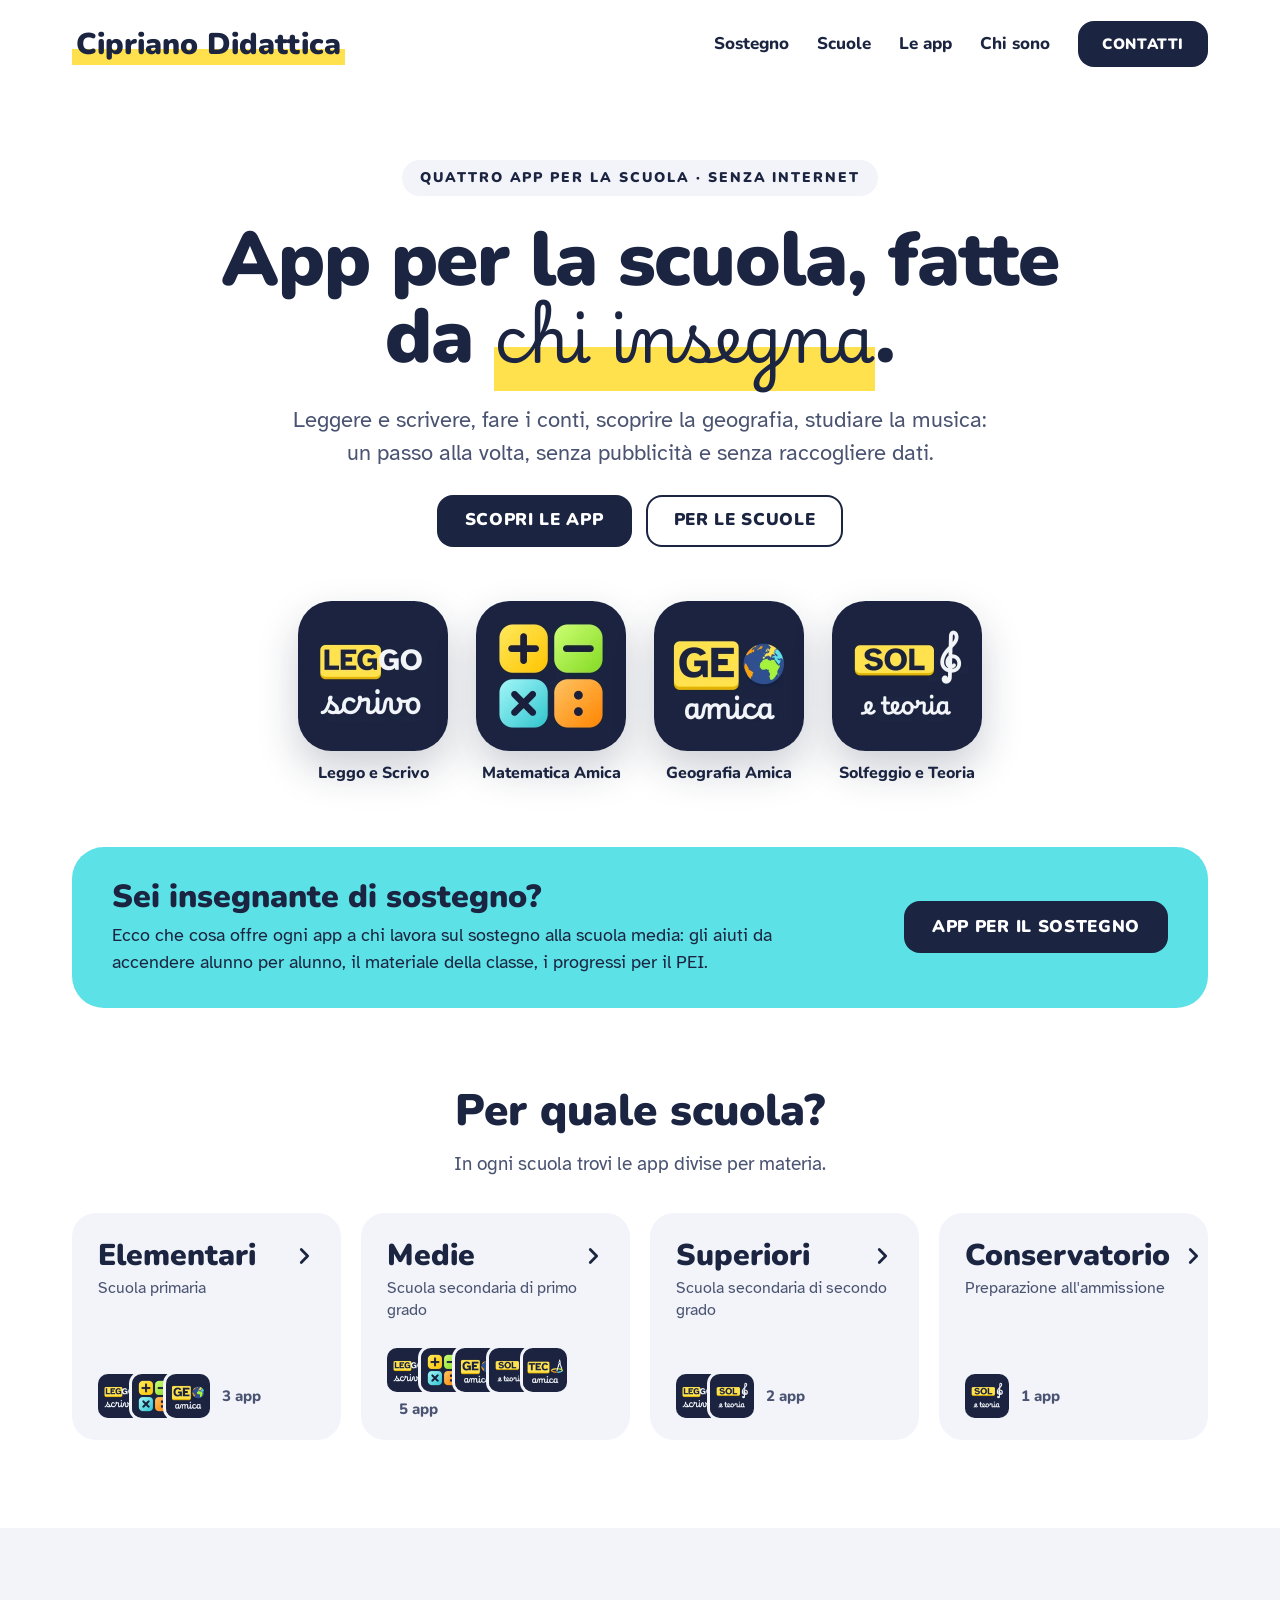
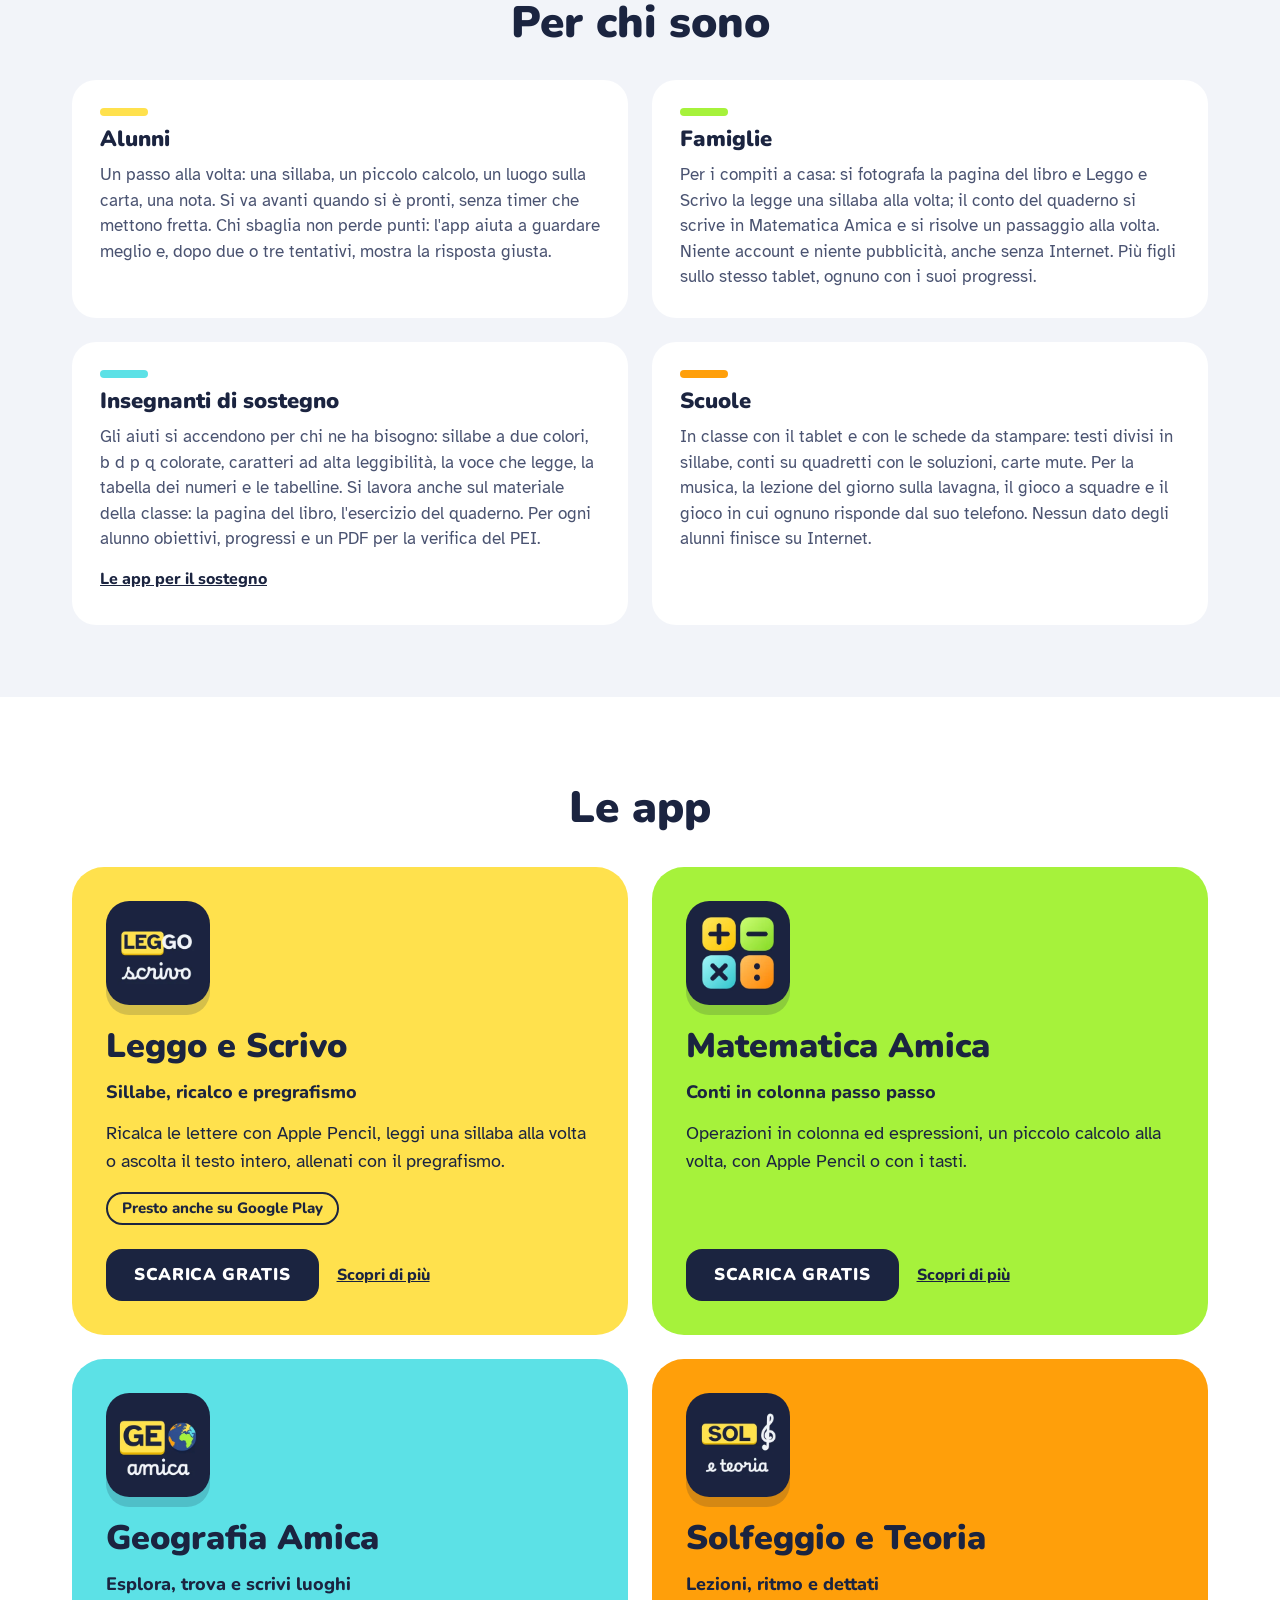
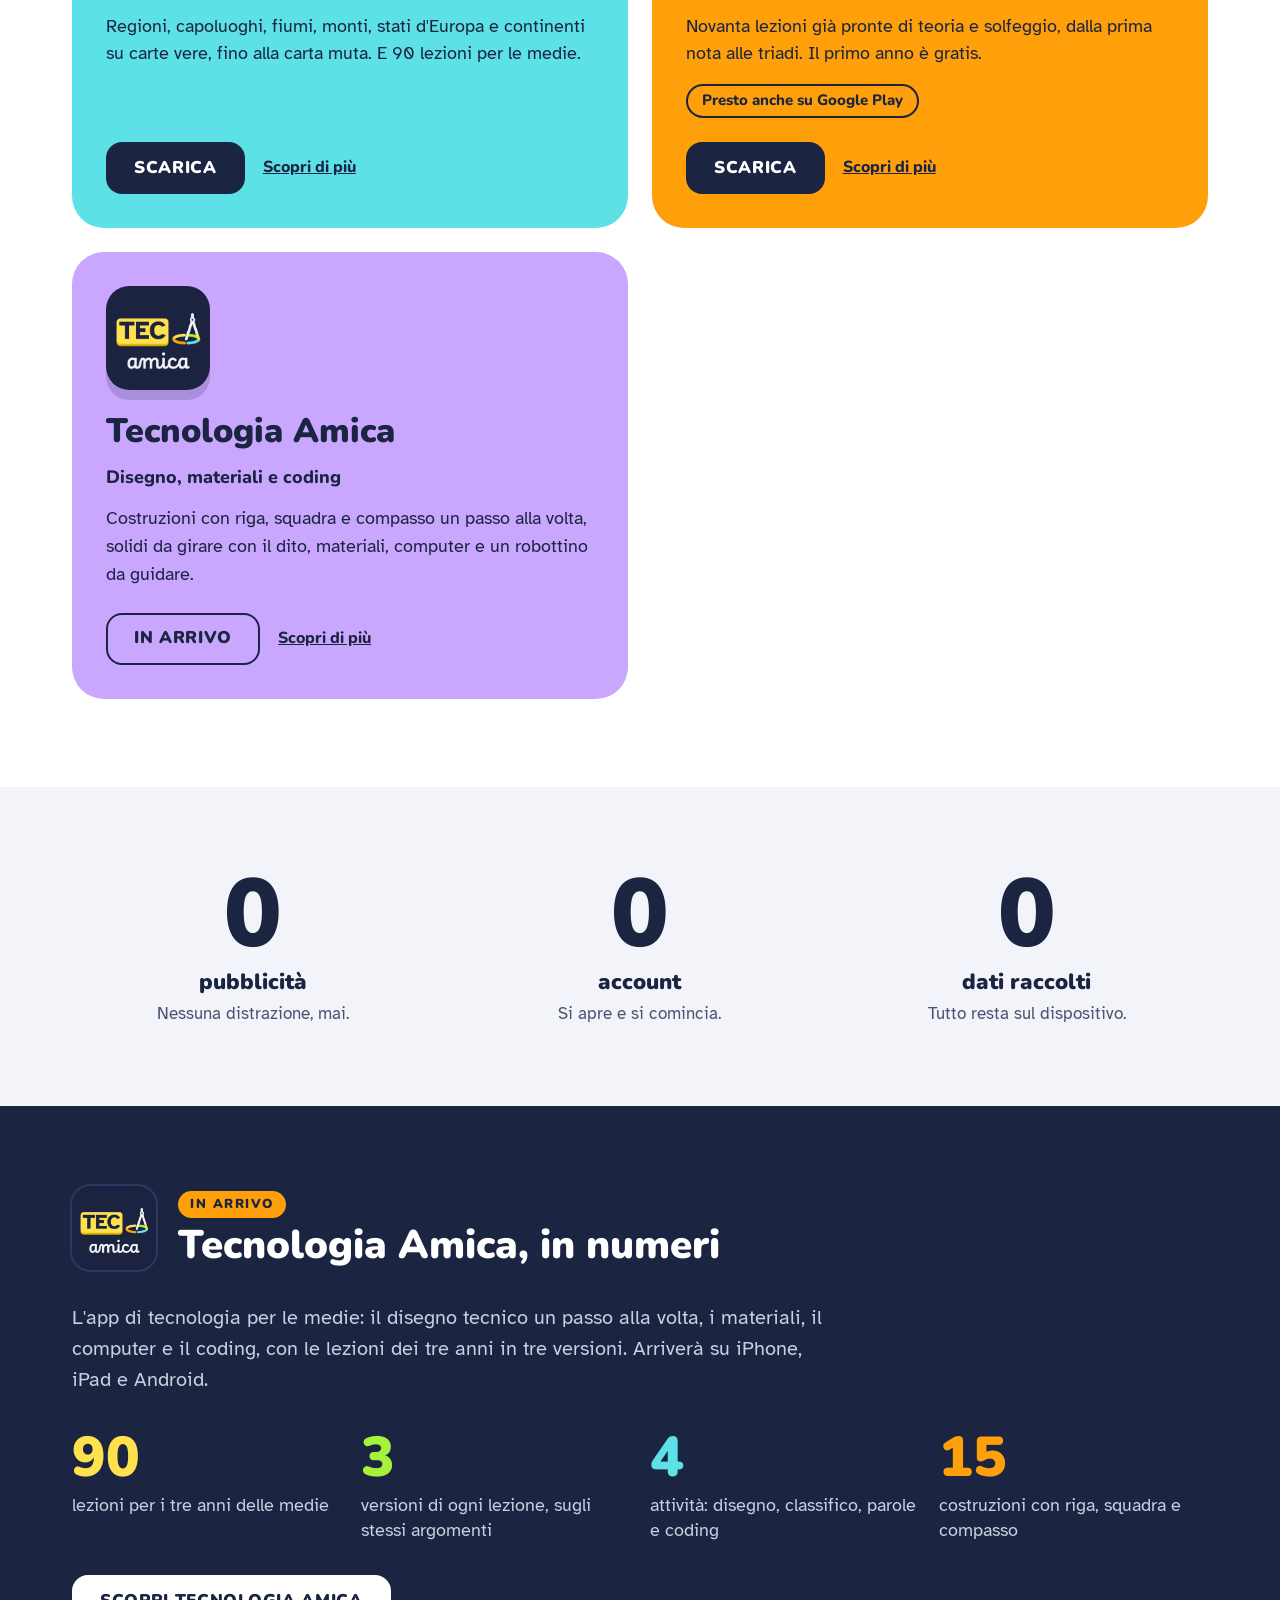
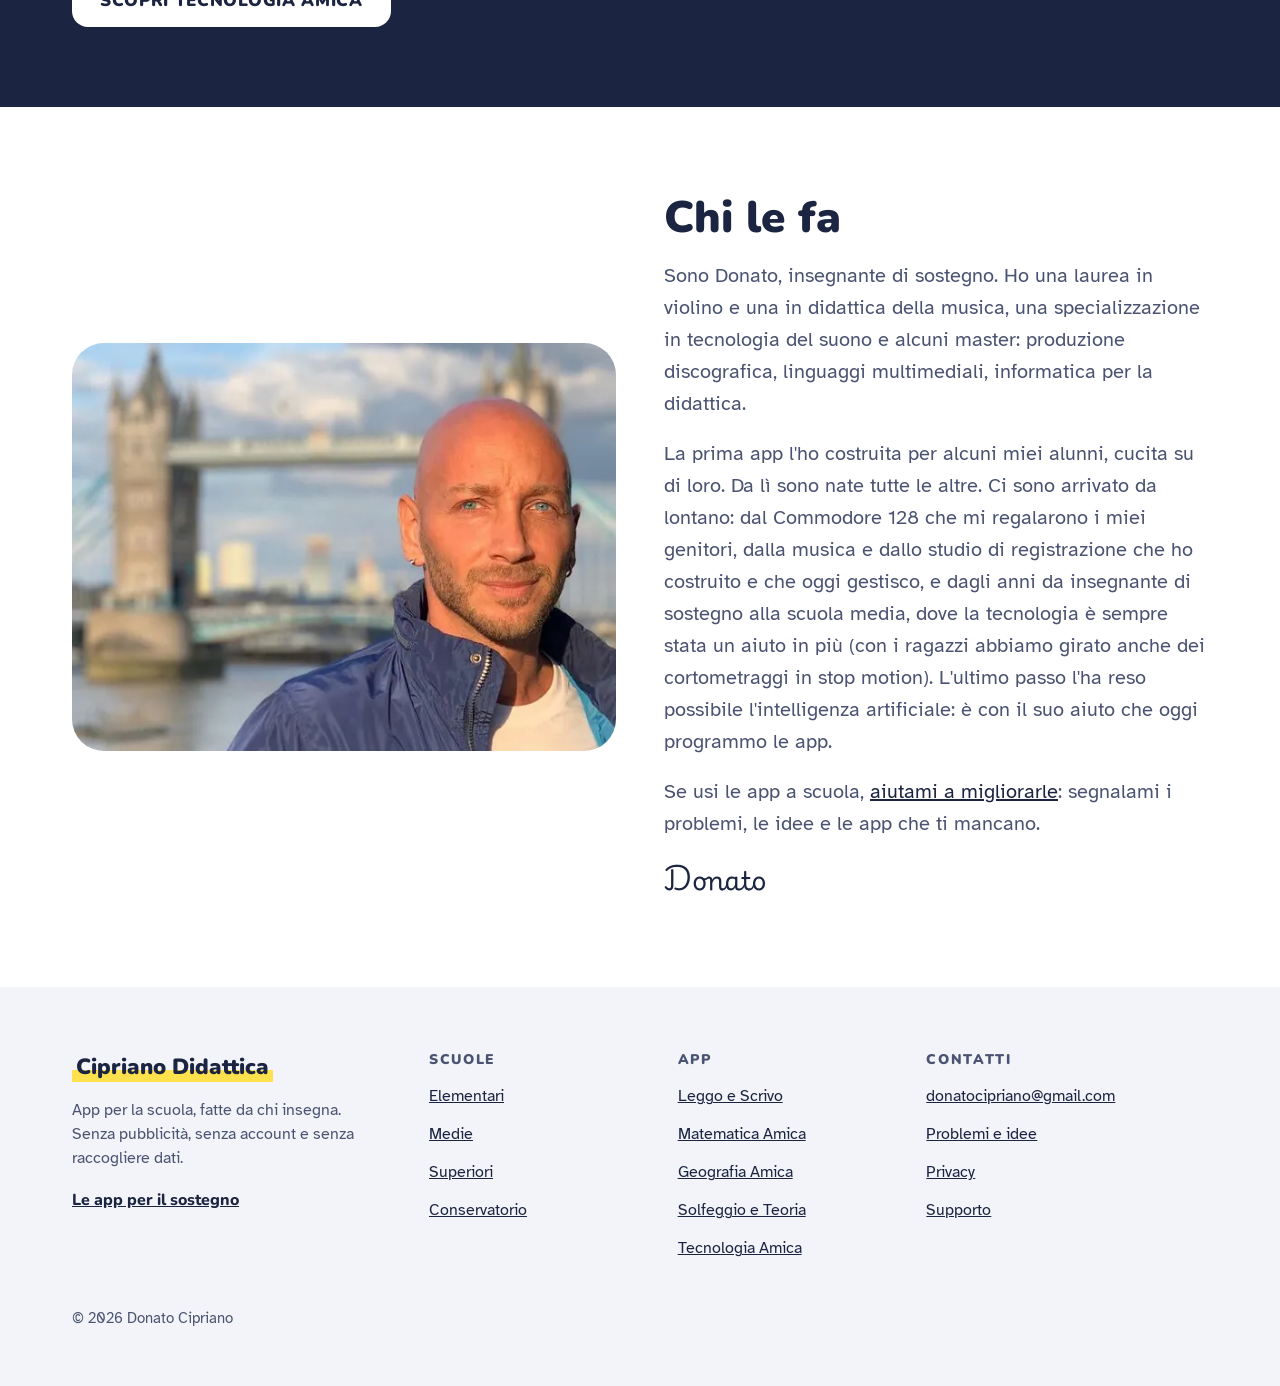
==== commit 869b39ec: "Pagina per il sostegno alla scuola media (menu, fascia nella pagina principale, domande) e i libri d" ====
--- a/index.html
+++ b/index.html
@@ -41,9 +41,10 @@
   <div class="wrap testata-riga">
     <a class="marchio" href="./"><span>Cipriano Didattica</span></a>
     <nav class="menu" aria-label="Menu principale">
+      <a class="menu-voce" href="sostegno/">Sostegno</a>
       <a class="menu-voce" href="#scuole">Scuole</a>
       <a class="menu-voce" href="#app">Le app</a>
-      <a class="menu-voce" href="#io">Chi sono</a>
+      <a class="menu-voce menu-voce-io" href="#io">Chi sono</a>
       <a class="btn btn-pieno" href="#contatti">CONTATTI</a>
     </nav>
   </div>
@@ -68,6 +69,19 @@
         <li><img src="immagini/app/geografia-amica-300.webp" srcset="immagini/app/geografia-amica-300.webp 300w, immagini/app/geografia-amica-450.webp 450w" sizes="(max-width: 640px) 120px, 150px" width="150" height="150" alt="" fetchpriority="high"> Geografia Amica</li>
         <li><img src="immagini/app/solfeggio-e-teoria-300.webp" srcset="immagini/app/solfeggio-e-teoria-300.webp 300w, immagini/app/solfeggio-e-teoria-450.webp 450w" sizes="(max-width: 640px) 120px, 150px" width="150" height="150" alt="" fetchpriority="high"> Solfeggio e Teoria</li>
       </ul>
+    </div>
+  </section>
+
+  <!-- 2b. Per il sostegno: porta alla pagina sostegno/ (scelta dell'utente, 2026-11-17: «Menu e fascia») -->
+  <section class="fascia-sostegno" aria-labelledby="titolo-fascia-sostegno">
+    <div class="wrap">
+      <div class="sostegno-invito sfondo-azzurro">
+        <div>
+          <h2 id="titolo-fascia-sostegno">Sei insegnante di sostegno?</h2>
+          <p>Ecco che cosa offre ogni app a chi lavora sul sostegno alla scuola media: gli aiuti da accendere alunno per alunno, il materiale della classe, i progressi per il PEI.</p>
+        </div>
+        <a class="btn btn-pieno" href="sostegno/">APP PER IL SOSTEGNO</a>
+      </div>
     </div>
   </section>
 
@@ -130,6 +144,7 @@
           <span class="barretta sfondo-azzurro"></span>
           <h3>Insegnanti di sostegno</h3>
           <p>Gli aiuti si accendono per chi ne ha bisogno: sillabe a due colori, <span class="unito">b d p q</span> colorate, caratteri ad alta leggibilità, la voce che legge, la tabella dei numeri e le tabelline. Si lavora anche sul materiale della classe: la pagina del libro, l'esercizio del quaderno. Per ogni alunno obiettivi, progressi e un PDF per la verifica del PEI.</p>
+          <a class="scopri" href="sostegno/">Le app per il sostegno</a>
         </li>
         <li class="riquadro">
           <span class="barretta sfondo-arancione"></span>
@@ -263,6 +278,7 @@
       <div class="piede-marchio">
         <a class="marchio" href="./"><span>Cipriano Didattica</span></a>
         <p>App per la scuola, fatte da chi insegna. Senza pubblicità, senza account e senza raccogliere dati.</p>
+        <a class="piede-sostegno" href="sostegno/">Le app per il sostegno</a>
       </div>
       <nav aria-labelledby="piede-scuole">
         <h2 id="piede-scuole">Scuole</h2>
--- a/style.css
+++ b/style.css
@@ -452,3 +452,40 @@
   .lavoro { padding: 20px 18px; }
   .lavoro img { width: 52px; height: 52px; }
 }
+
+/* La pagina del sostegno (sostegno/), la fascia nella pagina principale e il libro nelle pagine delle app (2026-11-17) */
+.fascia-sostegno { padding: 0 0 56px; }
+.sostegno-invito { display: flex; flex-wrap: wrap; align-items: center; justify-content: space-between; gap: 20px 40px; padding: 32px 40px; border-radius: 32px; }
+.sostegno-invito > div { display: flex; flex: 1 1 520px; flex-direction: column; gap: 8px; min-width: 0; }
+.sostegno-invito h2 { font-size: 32px; line-height: 1.1; }
+.sostegno-invito p { max-width: 720px; font-size: 18px; line-height: 1.5; }
+.per-chi .scopri { margin-top: auto; align-self: flex-start; }
+.sostegno-fascia { background: var(--fascia); }
+.domanda-bianca { background: var(--bianco); }
+.scheda-voci { display: grid; gap: 8px; margin: 0; padding-left: 22px; font-size: 17px; line-height: 1.5; }
+.invito-sostegno { grid-column: 1 / -1; }
+.piede-sostegno { display: inline-block; padding: 7px 0; font: 800 16px/1.2 var(--titoli); }
+.disegno + .libro { padding-top: 0; }
+.libro-riquadro { display: flex; flex-direction: column; align-items: flex-start; gap: 12px; width: 100%; max-width: 860px; margin: 0 auto; padding: 32px 36px; border-radius: 24px; background: var(--fascia); }
+.libro-riquadro h2 { font-size: 32px; line-height: 1.1; }
+.libro-riquadro p { font-size: 19px; line-height: 1.55; color: var(--muted); }
+/* Con SOSTEGNO il menu ha quattro voci: sui tablet (641-999 punti) Chi sono si nasconde, se no le voci vanno a capo */
+.menu-voce { white-space: nowrap; }
+@media (max-width: 999px) {
+  .menu { gap: 22px; }
+  .menu-voce-io { display: none; }
+}
+/* Nelle porte con cinque icone "5 app" va tutto intero sulla riga sotto, invece di spezzarsi */
+.porta-icone { flex-wrap: wrap; row-gap: 8px; }
+.porta-conta { white-space: nowrap; }
+@media (max-width: 640px) {
+  .fascia-sostegno { padding-bottom: 40px; }
+  .sostegno-invito { padding: 26px 22px; border-radius: 28px; }
+  .sostegno-invito h2 { font-size: 26px; }
+  .sostegno-invito p { font-size: 17px; }
+  .sostegno-invito .btn { flex: 1 1 100%; }
+  .scheda-voci { font-size: 16px; }
+  .libro-riquadro { padding: 26px 22px; }
+  .libro-riquadro h2 { font-size: 26px; }
+  .libro-riquadro p { font-size: 17px; }
+}
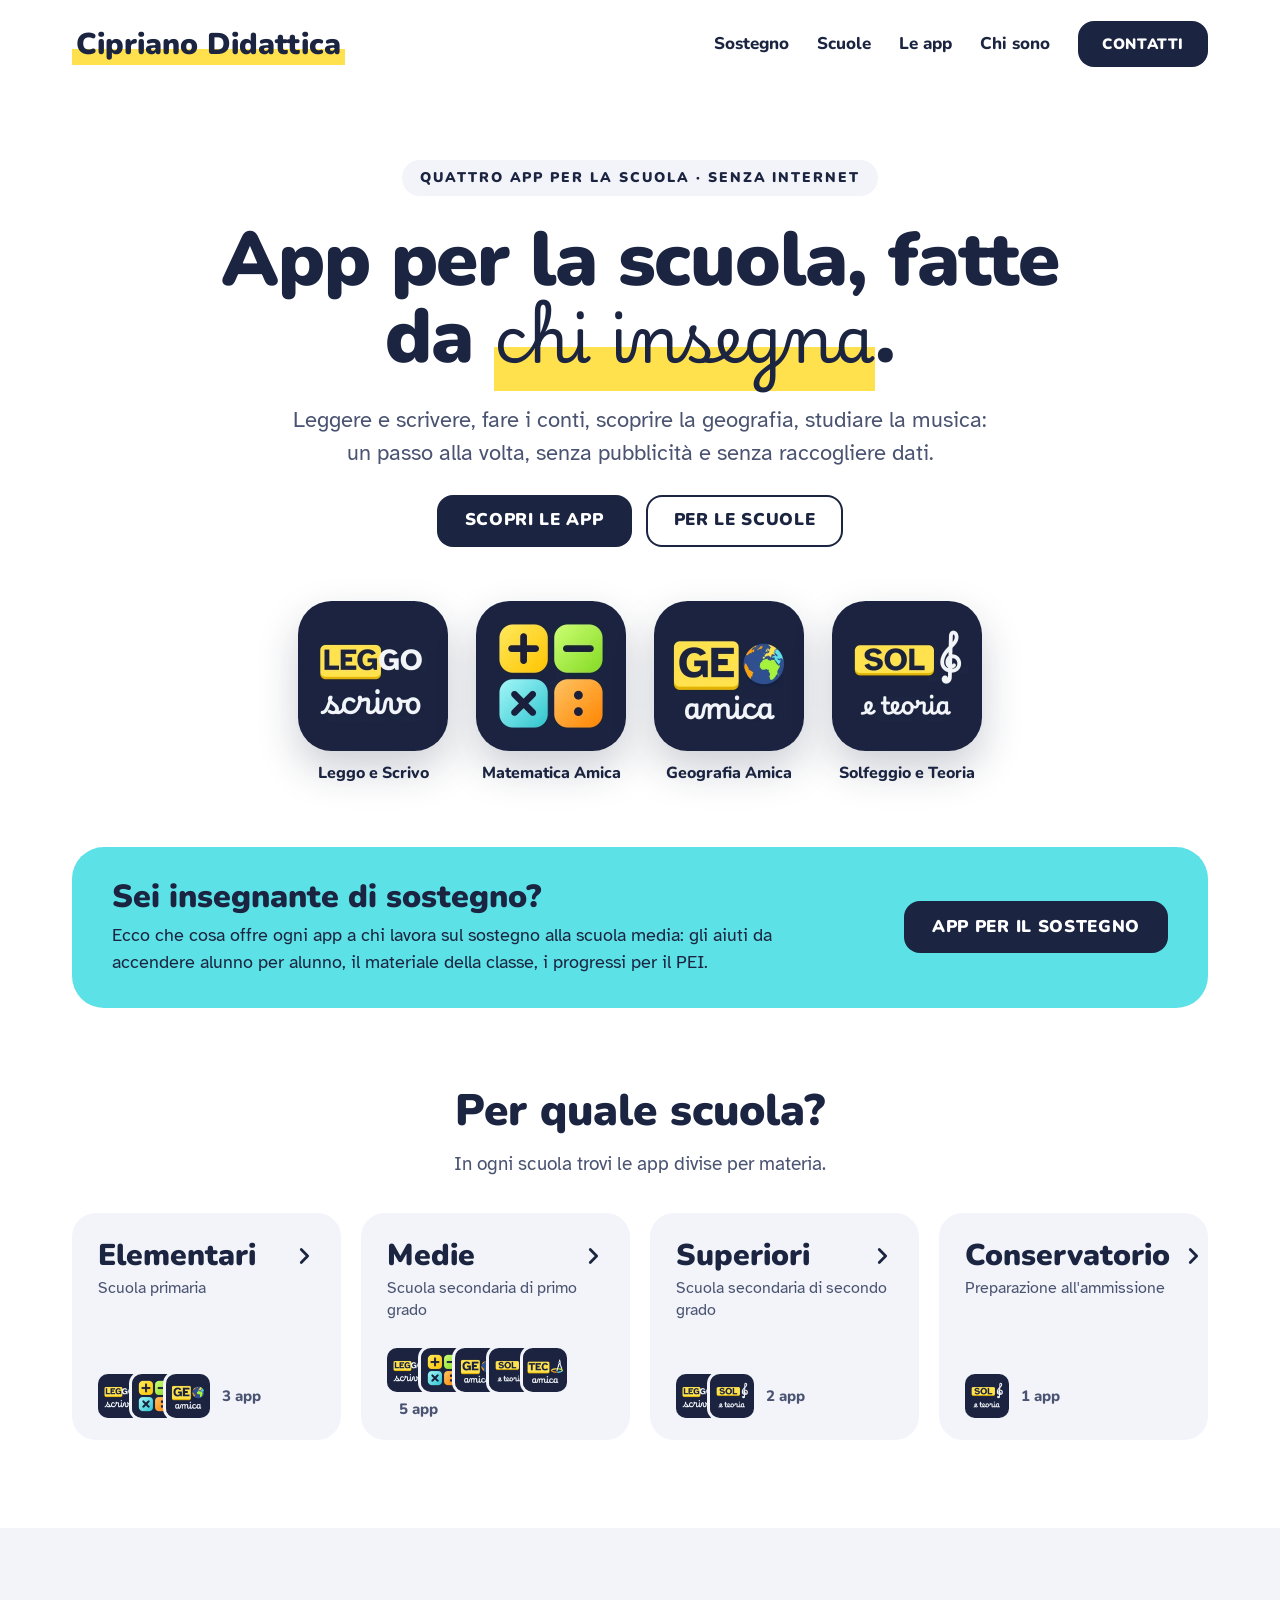
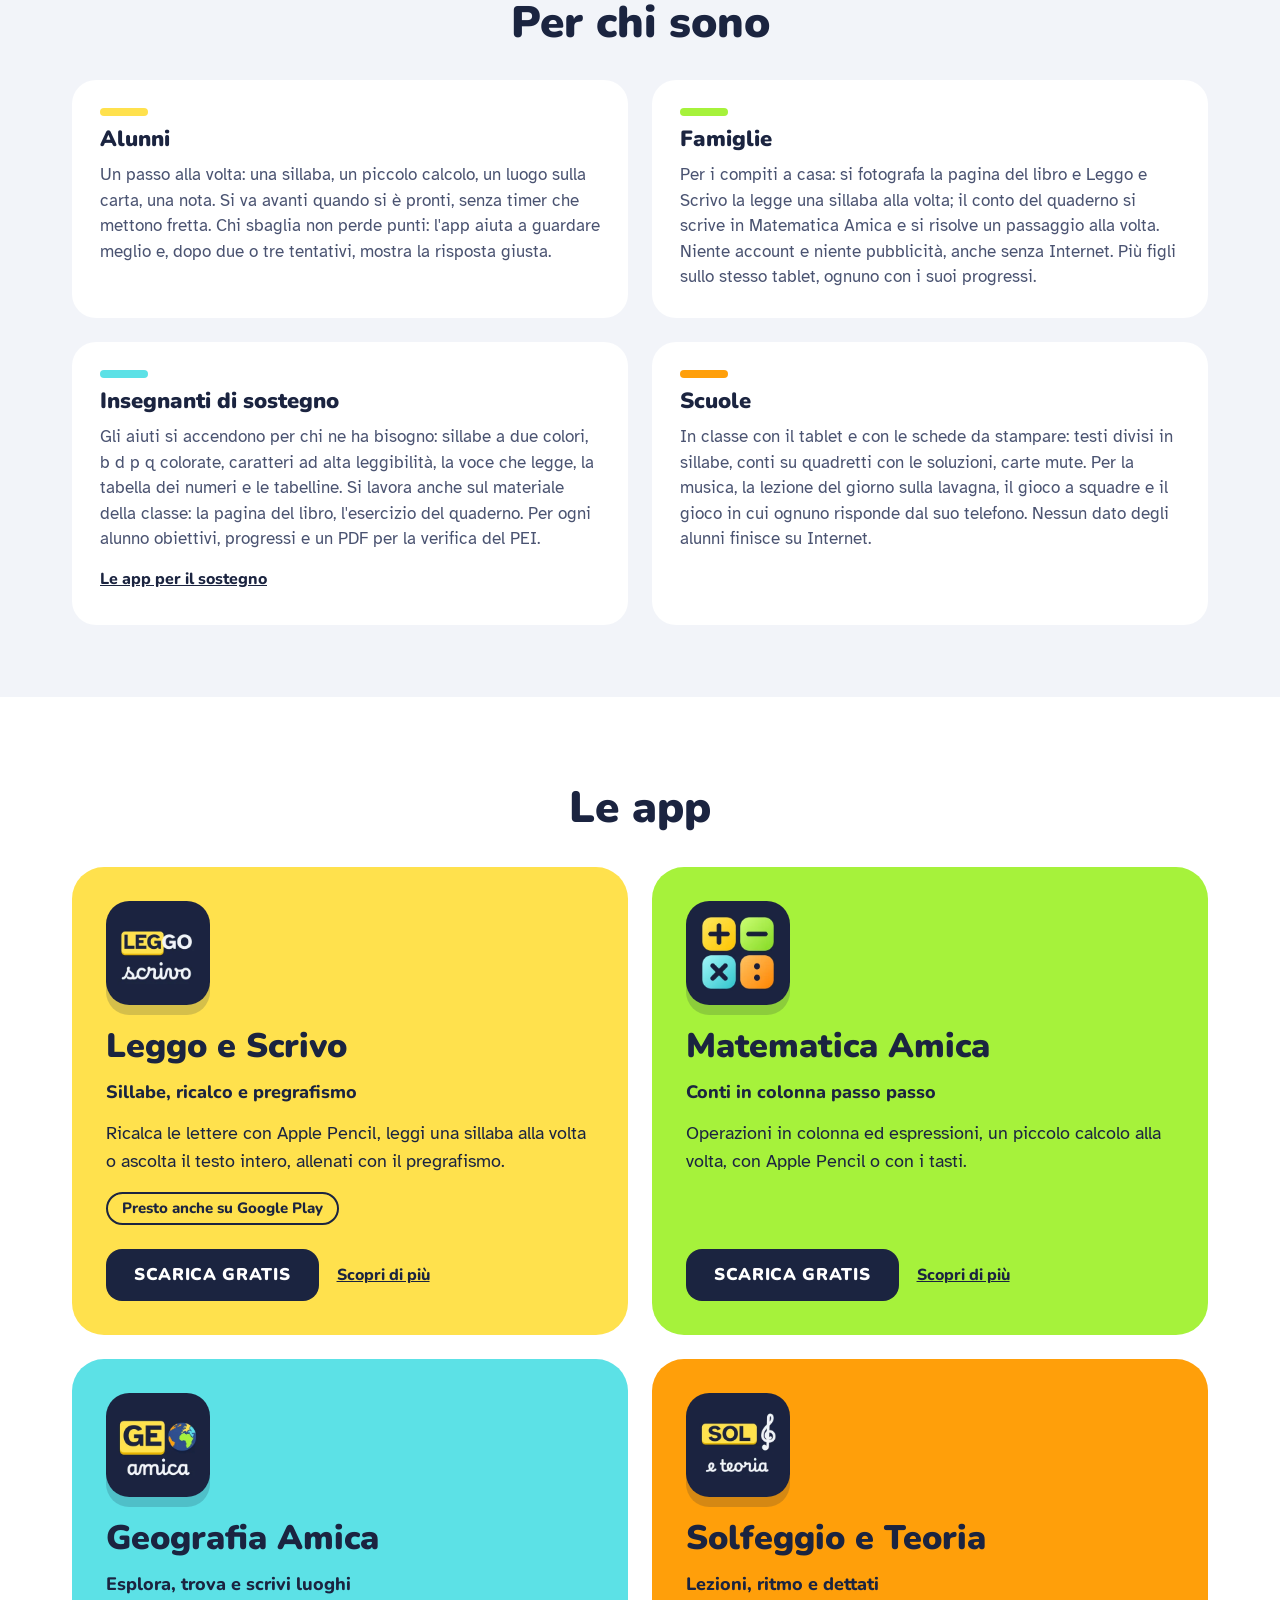
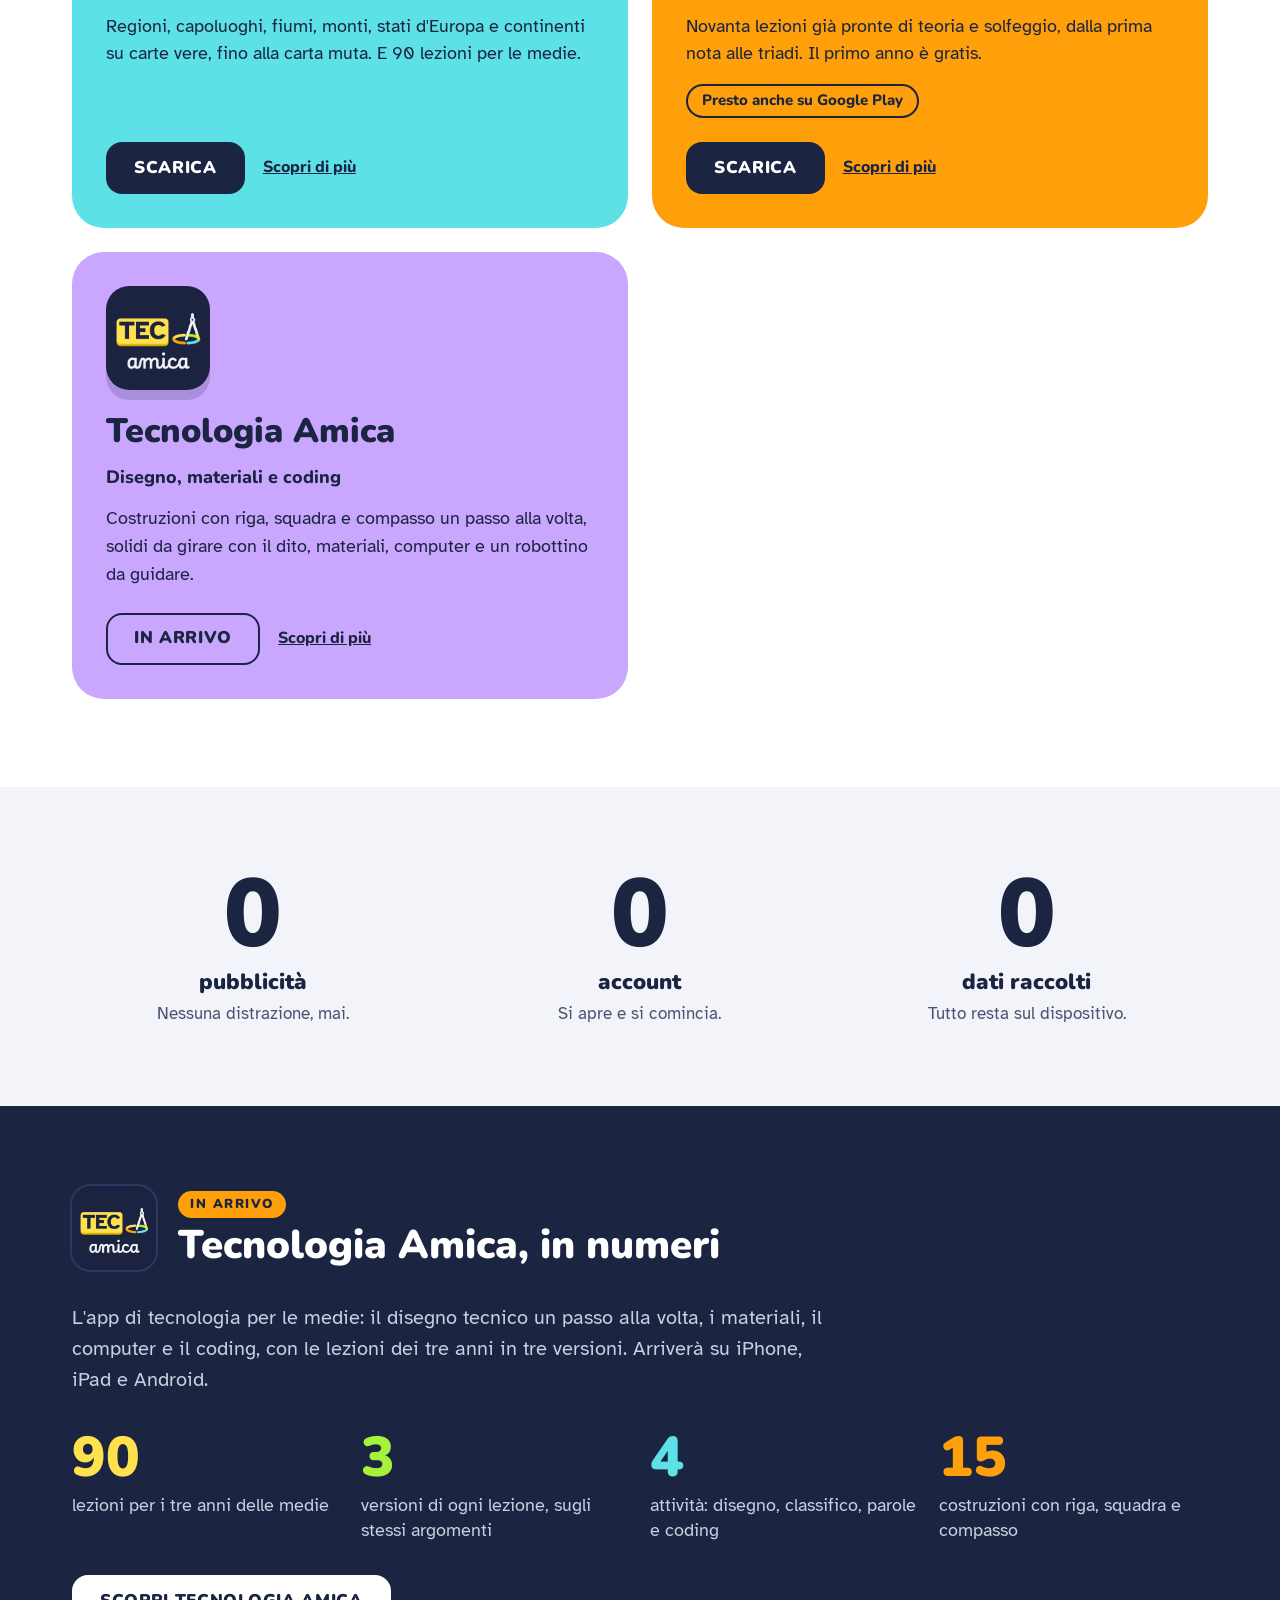
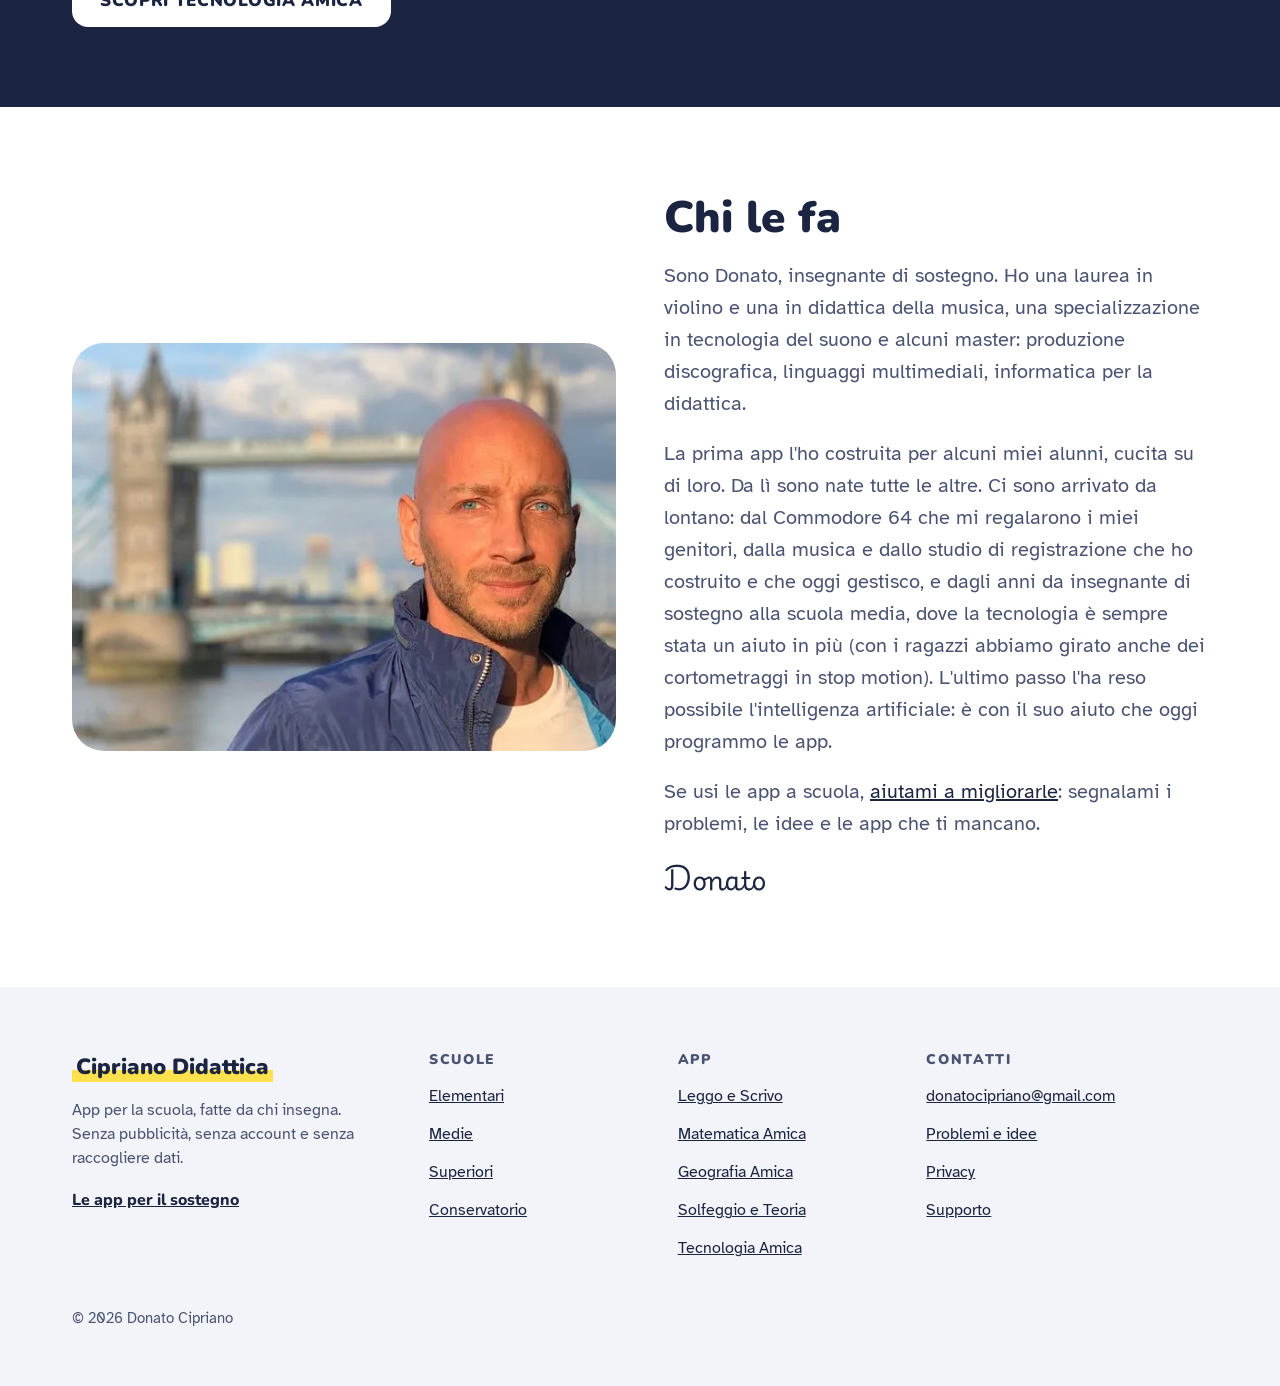
==== commit 65623508: "Chi le fa: Commodore 64 al posto di Commodore 128 (correzione dell'utente) Co-Authored-By: Claude Op" ====
--- a/index.html
+++ b/index.html
@@ -9,18 +9,18 @@
 <meta name="description" content="Leggo e Scrivo, Matematica Amica, Geografia Amica e Solfeggio e Teoria: app per la scuola primaria, le medie, le superiori e il conservatorio, fatte da un insegnante. Senza pubblicità, senza account e senza raccogliere dati.">
 <meta name="author" content="Donato Cipriano">
 <meta name="theme-color" content="#FFFFFF">
-<link rel="canonical" href="https://doncip82.github.io/app/">
+<link rel="canonical" href="https://ciprianodidattica.it/">
 <link rel="icon" href="immagini/favicon.svg" type="image/svg+xml">
 <link rel="icon" href="immagini/favicon-32.png" sizes="32x32" type="image/png">
 <link rel="apple-touch-icon" href="immagini/apple-touch-icon.png">
 <!-- Condivisione sui social. Con il dominio, cambiare og:url, og:image e canonical -->
 <meta property="og:type" content="website">
 <meta property="og:site_name" content="Cipriano Didattica">
-<meta property="og:url" content="https://doncip82.github.io/app/">
+<meta property="og:url" content="https://ciprianodidattica.it/">
 <meta property="og:locale" content="it_IT">
 <meta property="og:title" content="App per la scuola, fatte da chi insegna">
 <meta property="og:description" content="Leggere e scrivere, fare i conti, scoprire la geografia, studiare la musica: un passo alla volta, senza pubblicità e senza raccogliere dati.">
-<meta property="og:image" content="https://doncip82.github.io/app/immagini/condivisione.png">
+<meta property="og:image" content="https://ciprianodidattica.it/immagini/condivisione.png">
 <meta property="og:image:width" content="1200">
 <meta property="og:image:height" content="630">
 <meta property="og:image:alt" content="App per la scuola, fatte da chi insegna: le icone di Leggo e Scrivo, Matematica Amica, Geografia Amica e Solfeggio e Teoria.">
@@ -29,7 +29,7 @@
 <link rel="preload" href="font/atkinson-hyperlegible-latin-400-normal.woff2" as="font" type="font/woff2" crossorigin>
 <link rel="stylesheet" href="style.css">
 <!-- inizio:dati -->
-<script type="application/ld+json">{"@context":"https://schema.org","@graph":[{"@type":"WebSite","@id":"https://doncip82.github.io/app/#sito","name":"Cipriano Didattica","url":"https://doncip82.github.io/app/","inLanguage":"it","description":"App per la scuola, fatte da chi insegna: senza pubblicità, senza account e senza raccogliere dati.","publisher":{"@id":"https://doncip82.github.io/app/#donato"}},{"@type":"Person","@id":"https://doncip82.github.io/app/#donato","name":"Donato Cipriano","jobTitle":"Insegnante di sostegno","url":"https://doncip82.github.io/app/#io"},{"@type":"ItemList","name":"Le app","itemListElement":[{"@type":"ListItem","position":1,"url":"https://doncip82.github.io/app/leggo-e-scrivo/","name":"Leggo e Scrivo"},{"@type":"ListItem","position":2,"url":"https://doncip82.github.io/app/matematica-amica/","name":"Matematica Amica"},{"@type":"ListItem","position":3,"url":"https://doncip82.github.io/app/geografia-amica/","name":"Geografia Amica"},{"@type":"ListItem","position":4,"url":"https://doncip82.github.io/app/solfeggio-e-teoria/","name":"Solfeggio e Teoria"},{"@type":"ListItem","position":5,"url":"https://doncip82.github.io/app/tecnologia-amica/","name":"Tecnologia Amica"}]}]}</script>
+<script type="application/ld+json">{"@context":"https://schema.org","@graph":[{"@type":"WebSite","@id":"https://ciprianodidattica.it/#sito","name":"Cipriano Didattica","url":"https://ciprianodidattica.it/","inLanguage":"it","description":"App per la scuola, fatte da chi insegna: senza pubblicità, senza account e senza raccogliere dati.","publisher":{"@id":"https://ciprianodidattica.it/#donato"}},{"@type":"Person","@id":"https://ciprianodidattica.it/#donato","name":"Donato Cipriano","jobTitle":"Insegnante di sostegno","url":"https://ciprianodidattica.it/#io"},{"@type":"ItemList","name":"Le app","itemListElement":[{"@type":"ListItem","position":1,"url":"https://ciprianodidattica.it/leggo-e-scrivo/","name":"Leggo e Scrivo"},{"@type":"ListItem","position":2,"url":"https://ciprianodidattica.it/matematica-amica/","name":"Matematica Amica"},{"@type":"ListItem","position":3,"url":"https://ciprianodidattica.it/geografia-amica/","name":"Geografia Amica"},{"@type":"ListItem","position":4,"url":"https://ciprianodidattica.it/solfeggio-e-teoria/","name":"Solfeggio e Teoria"},{"@type":"ListItem","position":5,"url":"https://ciprianodidattica.it/tecnologia-amica/","name":"Tecnologia Amica"}]}]}</script>
 <!-- fine:dati -->
 </head>
 <body>
@@ -261,7 +261,7 @@
       <div class="chi-sono-testo">
         <h2>Chi le fa</h2>
         <p>Sono Donato, insegnante di sostegno. Ho una laurea in violino e una in didattica della musica, una specializzazione in tecnologia del suono e alcuni master: produzione discografica, linguaggi multimediali, informatica per la didattica.</p>
-        <p>La prima app l'ho costruita per alcuni miei alunni, cucita su di loro. Da lì sono nate tutte le altre. Ci sono arrivato da lontano: dal Commodore 128 che mi regalarono i miei genitori, dalla musica e dallo studio di registrazione che ho costruito e che oggi gestisco, e dagli anni da insegnante di sostegno alla scuola media, dove la tecnologia è sempre stata un aiuto in più (con i ragazzi abbiamo girato anche dei cortometraggi in stop motion). L'ultimo passo l'ha reso possibile l'intelligenza artificiale: è con il suo aiuto che oggi programmo le&nbsp;app.</p>
+        <p>La prima app l'ho costruita per alcuni miei alunni, cucita su di loro. Da lì sono nate tutte le altre. Ci sono arrivato da lontano: dal Commodore 64 che mi regalarono i miei genitori, dalla musica e dallo studio di registrazione che ho costruito e che oggi gestisco, e dagli anni da insegnante di sostegno alla scuola media, dove la tecnologia è sempre stata un aiuto in più (con i ragazzi abbiamo girato anche dei cortometraggi in stop motion). L'ultimo passo l'ha reso possibile l'intelligenza artificiale: è con il suo aiuto che oggi programmo le&nbsp;app.</p>
         <p>Se usi le app a scuola, <a href="scrivimi/">aiutami a migliorarle</a>: segnalami i problemi, le idee e le app che ti mancano.</p>
         <p class="firma">Donato</p>
       </div>
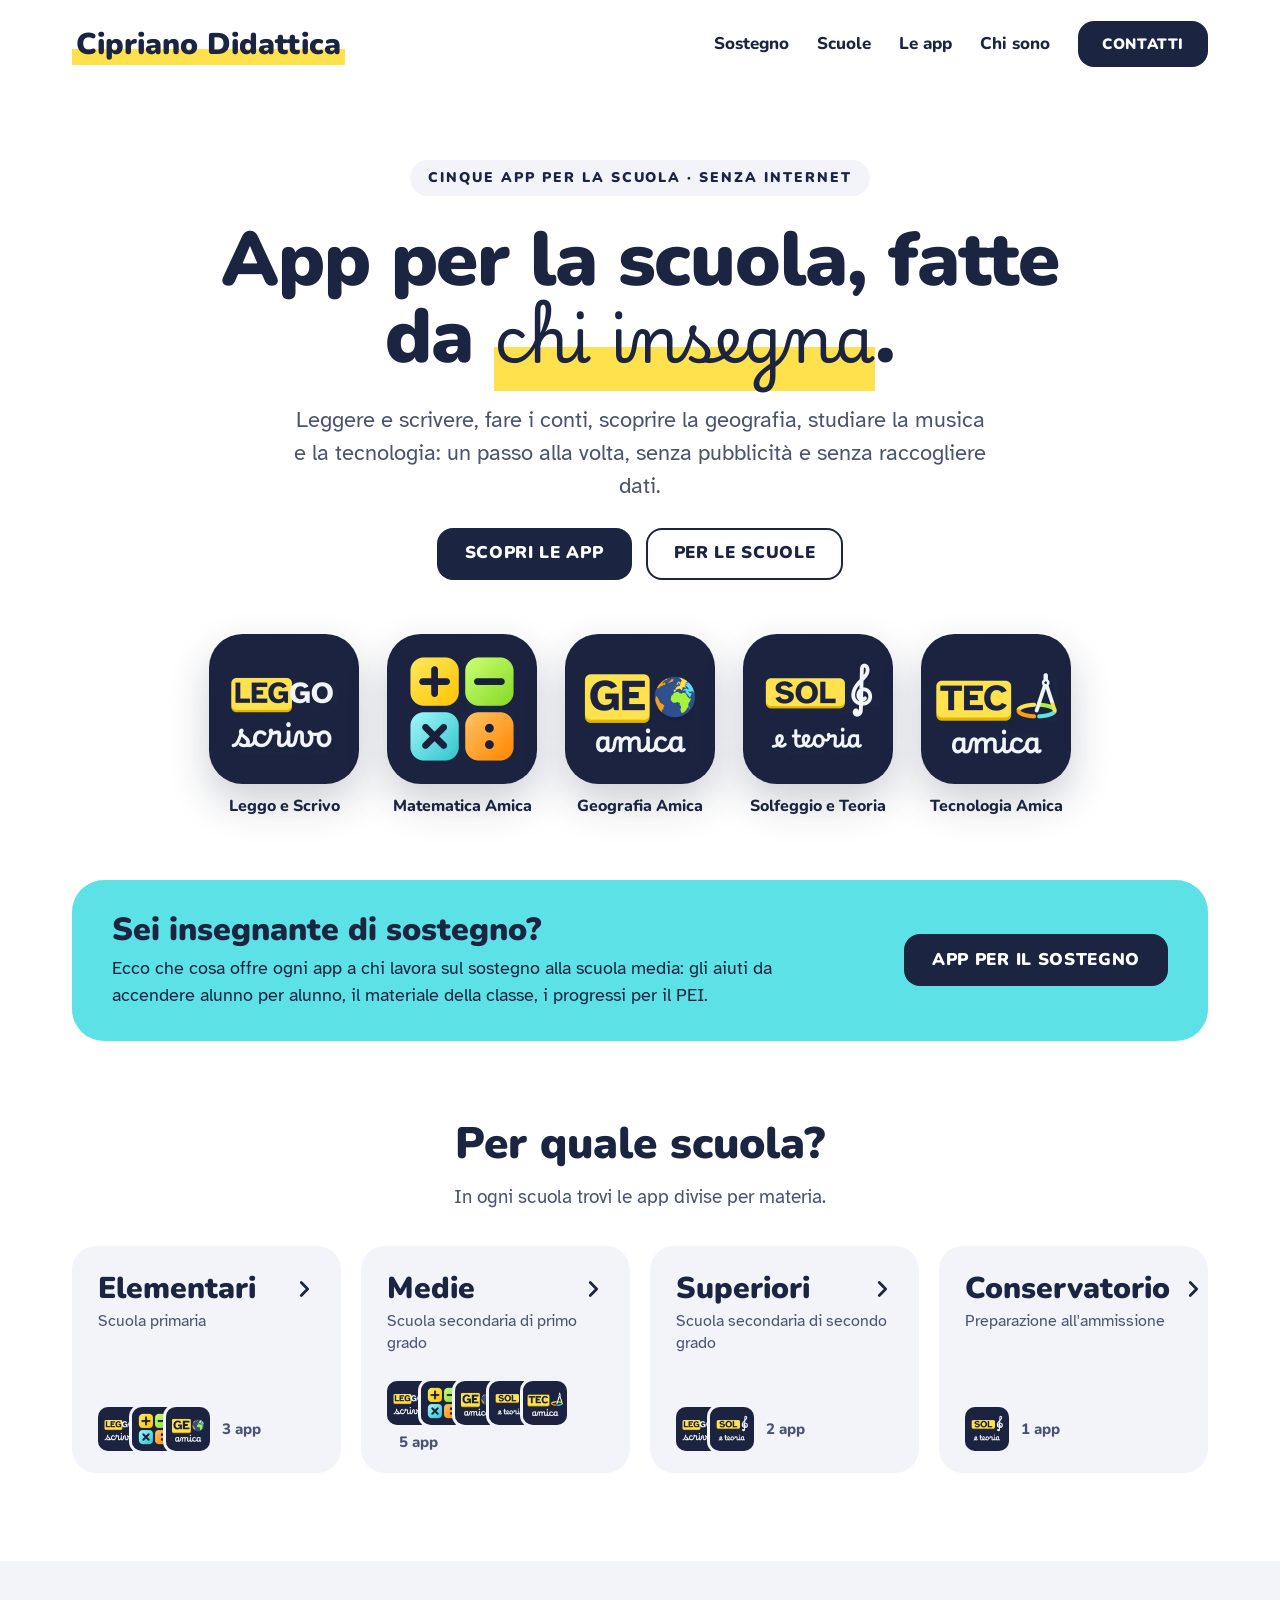
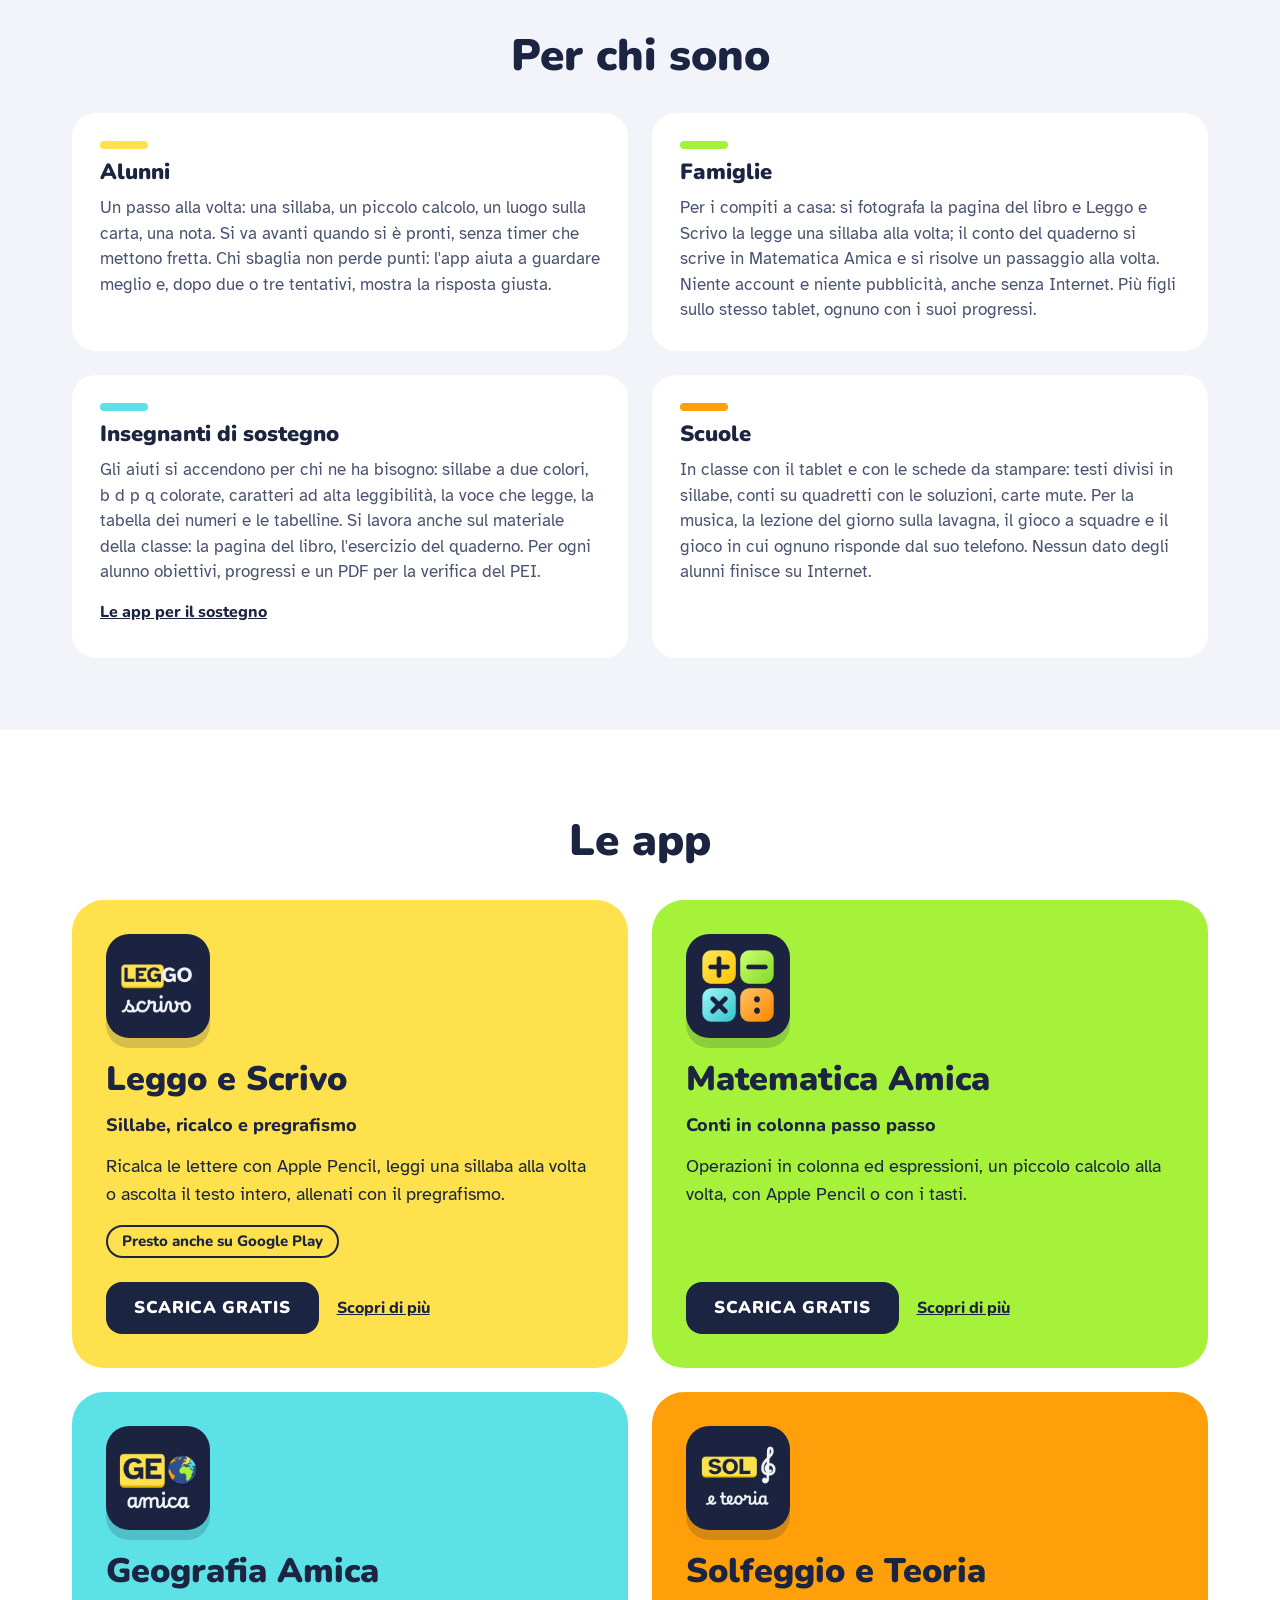
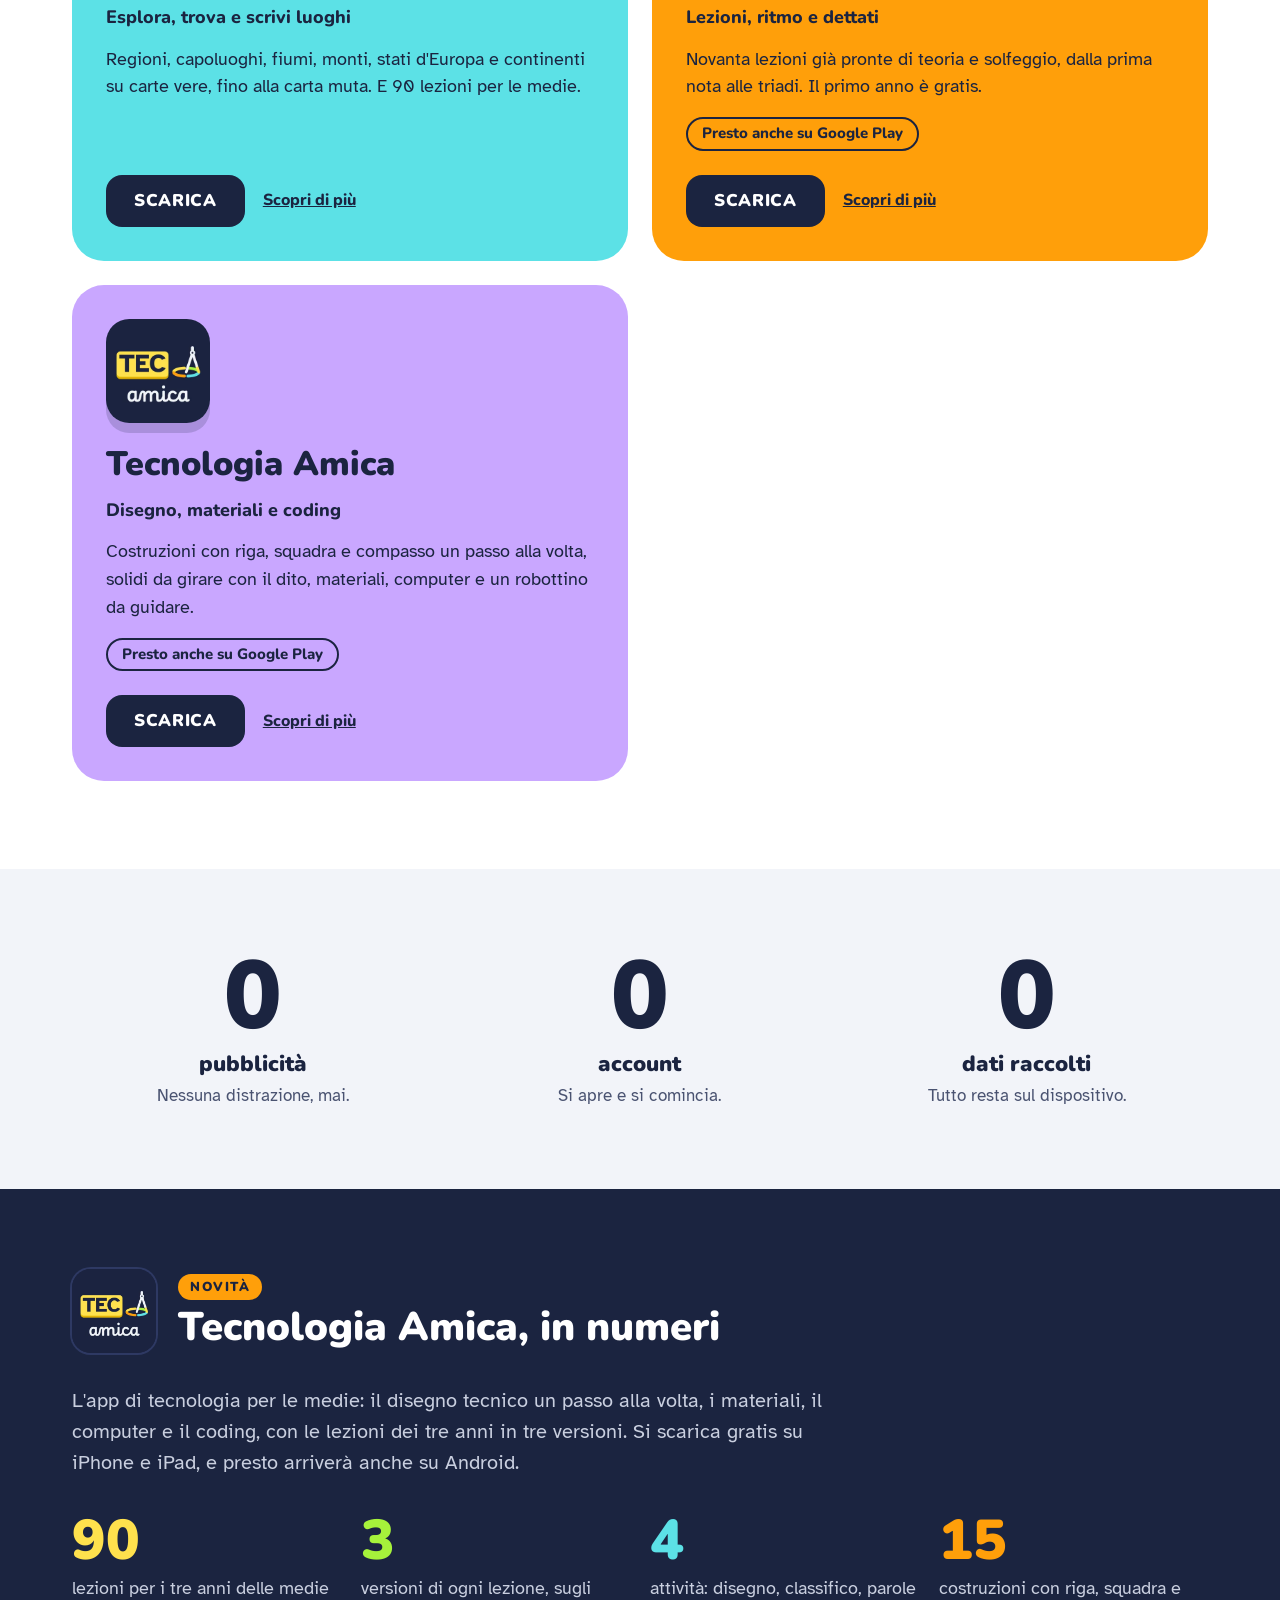
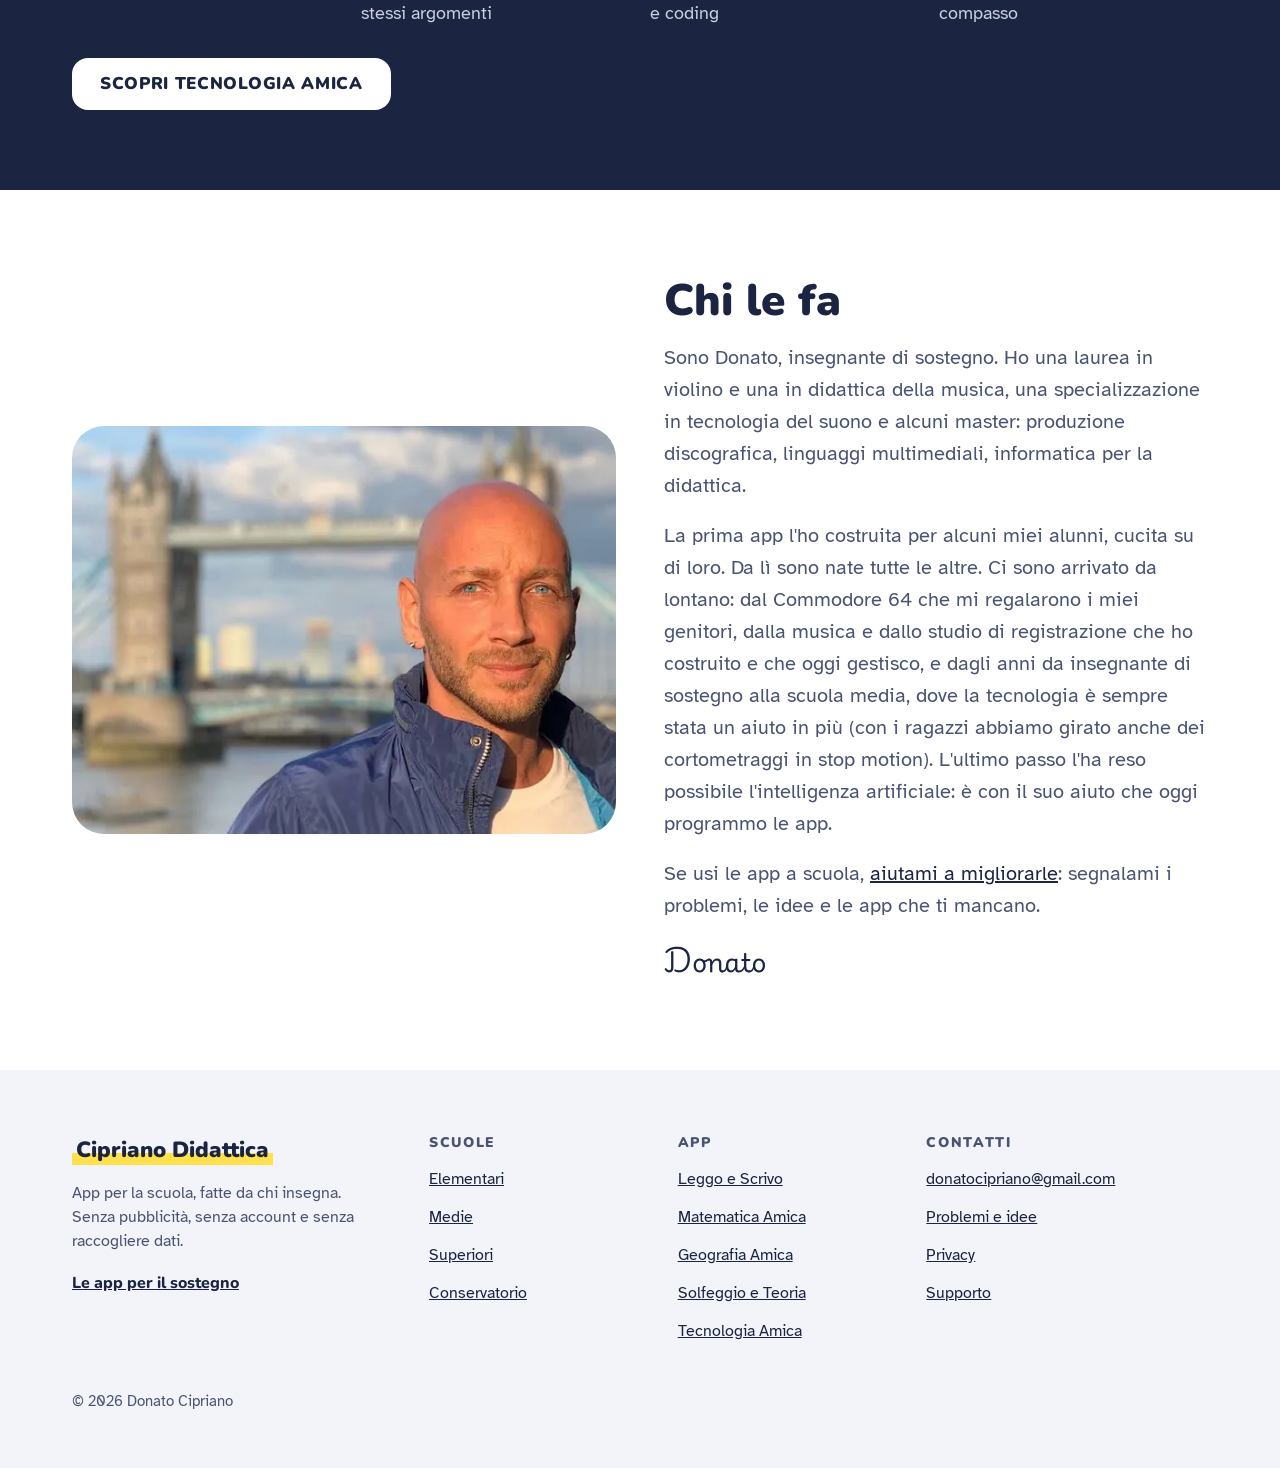
==== commit 139ea1b2: "Tecnologia Amica è sull'App Store: SCARICA al posto di IN ARRIVO, «Presto anche su Google Play», pre" ====
--- a/index.html
+++ b/index.html
@@ -56,9 +56,9 @@
   <!-- 2. Apertura -->
   <section class="apertura">
     <div class="wrap">
-      <p class="etichetta">QUATTRO APP PER LA SCUOLA · SENZA INTERNET</p>
+      <p class="etichetta">CINQUE APP PER LA SCUOLA · SENZA INTERNET</p>
       <h1>App per la scuola, fatte <span class="unito">da <em class="corsivo">chi insegna</em>.</span></h1>
-      <p class="sottotitolo">Leggere e scrivere, fare i conti, scoprire la geografia, studiare la musica: un passo alla volta, senza pubblicità e senza raccogliere dati.</p>
+      <p class="sottotitolo">Leggere e scrivere, fare i conti, scoprire la geografia, studiare la musica e la tecnologia: un passo alla volta, senza pubblicità e senza raccogliere dati.</p>
       <div class="pulsanti">
         <a class="btn btn-pieno" href="#app">SCOPRI LE APP</a>
         <a class="btn btn-bordo" href="#contatti">PER LE SCUOLE</a>
@@ -68,6 +68,7 @@
         <li><img src="immagini/app/matematica-amica-300.webp" srcset="immagini/app/matematica-amica-300.webp 300w, immagini/app/matematica-amica-450.webp 450w" sizes="(max-width: 640px) 120px, 150px" width="150" height="150" alt="" fetchpriority="high"> Matematica Amica</li>
         <li><img src="immagini/app/geografia-amica-300.webp" srcset="immagini/app/geografia-amica-300.webp 300w, immagini/app/geografia-amica-450.webp 450w" sizes="(max-width: 640px) 120px, 150px" width="150" height="150" alt="" fetchpriority="high"> Geografia Amica</li>
         <li><img src="immagini/app/solfeggio-e-teoria-300.webp" srcset="immagini/app/solfeggio-e-teoria-300.webp 300w, immagini/app/solfeggio-e-teoria-450.webp 450w" sizes="(max-width: 640px) 120px, 150px" width="150" height="150" alt="" fetchpriority="high"> Solfeggio e Teoria</li>
+        <li><img src="immagini/app/tecnologia-amica-300.webp" srcset="immagini/app/tecnologia-amica-300.webp 300w, immagini/app/tecnologia-amica-450.webp 450w" sizes="(max-width: 640px) 120px, 150px" width="150" height="150" alt="" fetchpriority="high"> Tecnologia Amica</li>
       </ul>
     </div>
   </section>
@@ -208,8 +209,9 @@
           <h3><a href="tecnologia-amica/">Tecnologia Amica</a></h3>
           <p class="sottotitolo-store">Disegno, materiali e coding</p>
           <p class="frase">Costruzioni con riga, squadra e compasso un passo alla volta, solidi da girare con il dito, materiali, computer e un robottino da guidare.</p>
-          <div class="azioni">
-            <span class="btn btn-presto">IN ARRIVO</span>
+          <p class="presto-android">Presto anche su Google Play</p>
+          <div class="azioni">
+            <a class="btn btn-pieno" href="https://apps.apple.com/it/app/tecnologia-amica/id6831735342">SCARICA<span class="solo-lettori"> Tecnologia Amica dall'App Store</span></a>
             <a class="scopri" href="tecnologia-amica/">Scopri di più<span class="solo-lettori"> su Tecnologia Amica</span></a>
           </div>
         </article>
@@ -238,11 +240,11 @@
       <div class="novita-testa">
         <img src="immagini/app/tecnologia-amica-300.webp" srcset="immagini/app/tecnologia-amica-300.webp 300w, immagini/app/tecnologia-amica-450.webp 450w, immagini/app/tecnologia-amica-600.webp 600w" sizes="84px" width="84" height="84" alt="" loading="lazy" decoding="async">
         <div>
-          <span class="bollino">IN ARRIVO</span>
+          <span class="bollino">NOVITÀ</span>
           <h2 id="titolo-numeri">Tecnologia Amica, in numeri</h2>
         </div>
       </div>
-      <p class="arrivo-frase">L'app di tecnologia per le medie: il disegno tecnico un passo alla volta, i materiali, il computer e il coding, con le lezioni dei tre anni in tre versioni. Arriverà su iPhone, iPad e Android.</p>
+      <p class="arrivo-frase">L'app di tecnologia per le medie: il disegno tecnico un passo alla volta, i materiali, il computer e il coding, con le lezioni dei tre anni in tre versioni. Si scarica gratis su iPhone e iPad, e presto arriverà anche su Android.</p>
       <ul class="numeri griglia-4">
         <li><span class="numero numero-giallo">90</span> lezioni per i tre anni delle medie</li>
         <li><span class="numero numero-verde">3</span> versioni di ogni lezione, sugli stessi argomenti</li>
--- a/style.css
+++ b/style.css
@@ -375,6 +375,8 @@
   .sottotitolo { font-size: 19px; }
   .icone-grandi { display: grid; grid-template-columns: repeat(2, minmax(0, 1fr)); gap: 24px 16px; margin-top: 12px; }
   .icone-grandi img { width: 120px; height: 120px; }
+  /* cinque icone in due colonne: l'ultima, da sola, sta al centro (dal 2026-11-24, Tecnologia Amica) */
+  .icone-grandi li:last-child:nth-child(odd) { grid-column: 1 / -1; }
   .titolo-sezione, .chi-sono-testo h2 { font-size: 36px; }
   .per-chi, .promesse, .novita { padding: 56px 0; }
   .app, .chi-sono { padding: 64px 0; }
@@ -475,6 +477,12 @@
   .menu { gap: 22px; }
   .menu-voce-io { display: none; }
 }
+/* Cinque icone grandi nell'apertura (dal 2026-11-24): sui tablet un po' più piccole, così stanno su una riga */
+@media (min-width: 641px) and (max-width: 999px) {
+  .icone-grandi { gap: 16px; }
+  .icone-grandi img { width: 110px; height: 110px; }
+  .icone-grandi li { font-size: 14px; }
+}
 /* Nelle porte con cinque icone "5 app" va tutto intero sulla riga sotto, invece di spezzarsi */
 .porta-icone { flex-wrap: wrap; row-gap: 8px; }
 .porta-conta { white-space: nowrap; }
@@ -489,3 +497,33 @@
   .libro-riquadro h2 { font-size: 26px; }
   .libro-riquadro p { font-size: 17px; }
 }
+
+/* Supporto e privacy di un'app su questo sito (tecnologia-amica/supporto/ e …/privacy/, 2026-11-23): la pagina di testo
+   con il percorso largo come il testo, l'icona e il nome dell'app sopra il titolo, l'indice delle domande, le altre pagine in fondo */
+.percorso-testo .wrap { max-width: 800px; }
+.pagina-app { padding-top: 24px; }
+.app-firma { display: inline-flex; align-items: center; gap: 14px; padding: 4px 0; font: 900 20px/1.2 var(--titoli); text-decoration: none; }
+.app-firma img { width: 56px; height: 56px; flex: none; border-radius: 22.4%; }
+.app-firma:hover span { text-decoration: underline; text-decoration-thickness: 2px; text-underline-offset: 4px; }
+.pagina-app h1 { margin-top: 16px; }
+.pagina-app h3 { margin: 32px 0 8px; font-size: 22px; line-height: 1.25; scroll-margin-top: 16px; }
+.pagina-app h2 { scroll-margin-top: 16px; }
+.pagina .bordo-lilla { border-left-color: var(--lilla); }
+.pagina-app .in-breve { margin-top: 24px; }
+.pagina-app ul + p, .pagina-app p + ul { margin-top: 12px; }
+.pagina .indice-domande { display: grid; gap: 2px; padding: 0; list-style: none; }
+.pagina .indice-domande li + li { margin-top: 0; }
+.indice-domande a { display: block; padding: 8px 0; font: 800 17px/1.35 var(--titoli); }
+.riassunto-inglese { margin-top: 48px; padding: 4px 22px 22px; border-radius: 16px; background: var(--fascia); }
+.riassunto-inglese h2 { margin-top: 18px; font-size: 22px; }
+.riassunto-inglese p { font-size: 16px; color: var(--muted); }
+.pagine-app { display: flex; flex-wrap: wrap; gap: 4px 28px; margin-top: 48px; padding-top: 20px; border-top: 2px solid var(--fascia-scura); font: 800 16px/1.2 var(--titoli); }
+.pagine-app a, .pagine-app span { padding: 10px 0; }
+.pagine-app [aria-current] { color: var(--muted); }
+@media (max-width: 640px) {
+  .pagina-app { padding-top: 12px; }
+  .app-firma { font-size: 18px; }
+  .app-firma img { width: 48px; height: 48px; }
+  .pagina-app h3 { font-size: 20px; }
+  .indice-domande a { font-size: 16px; }
+}
